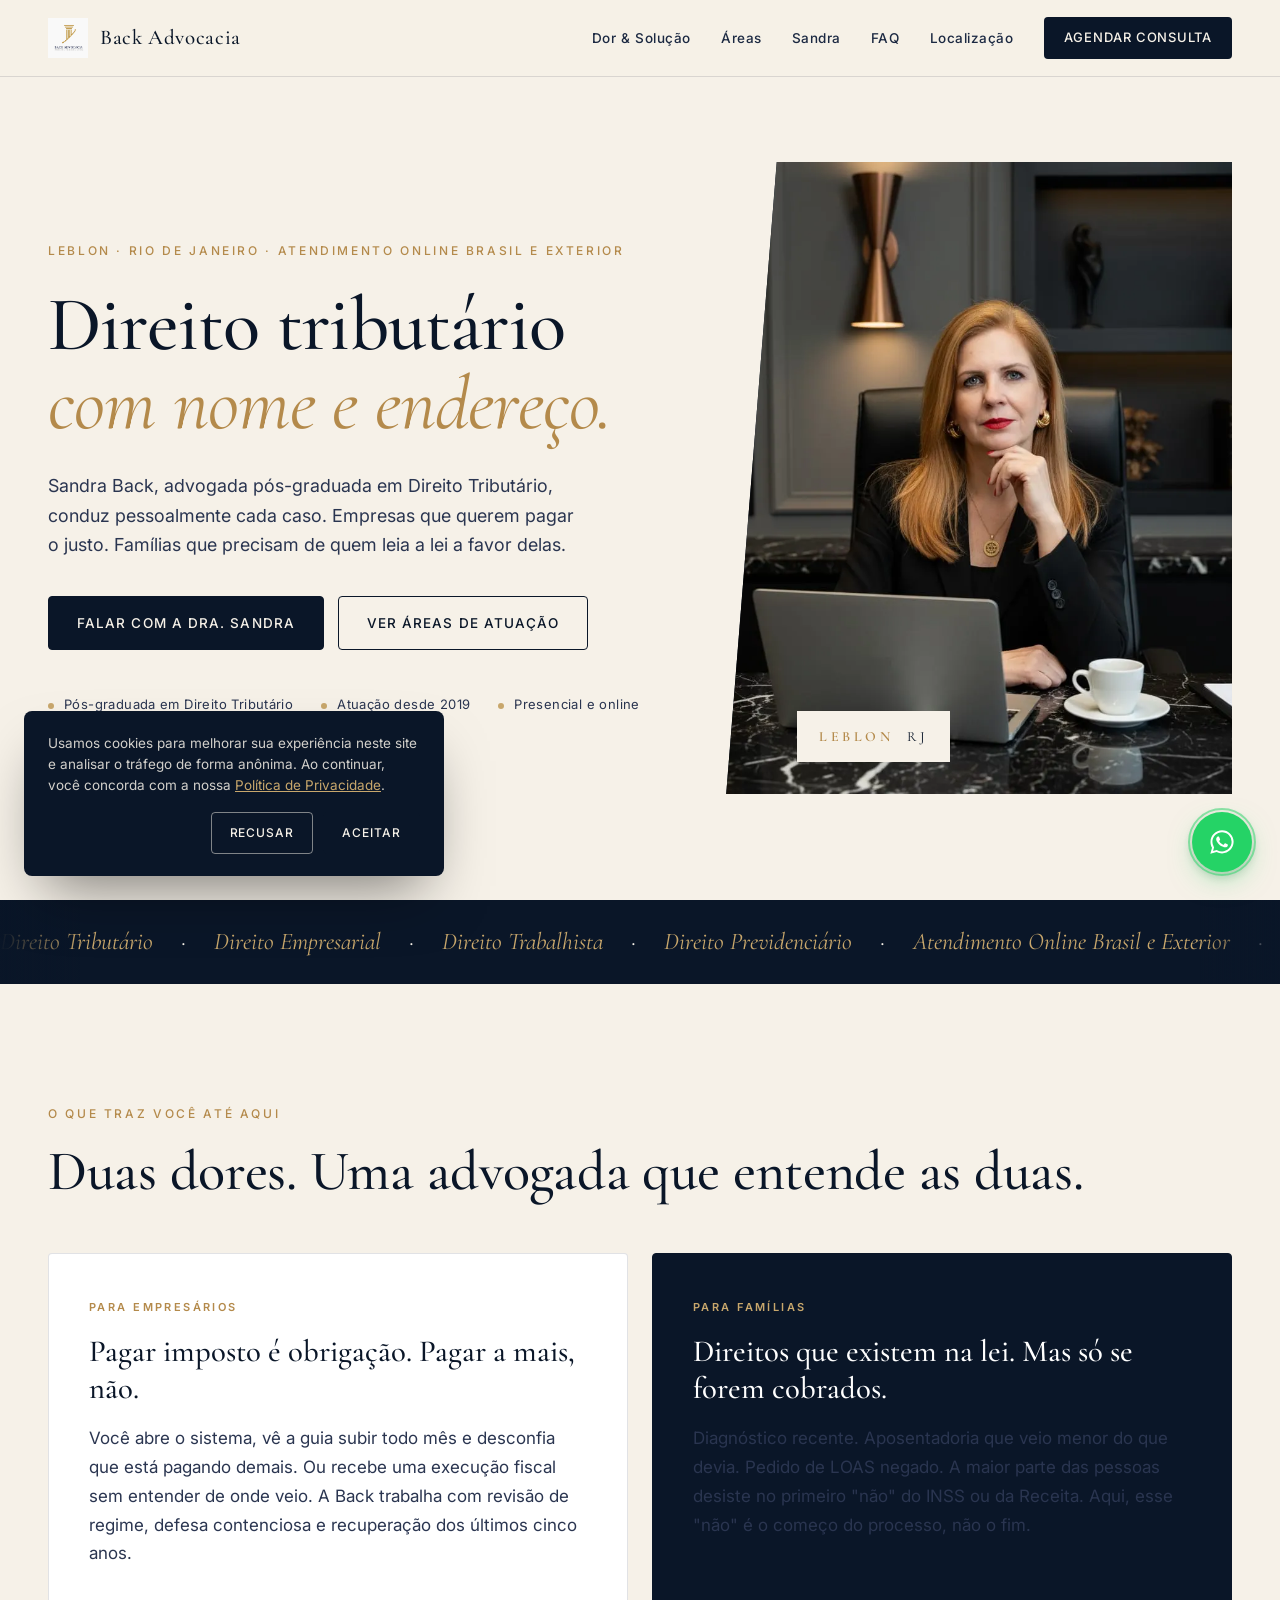
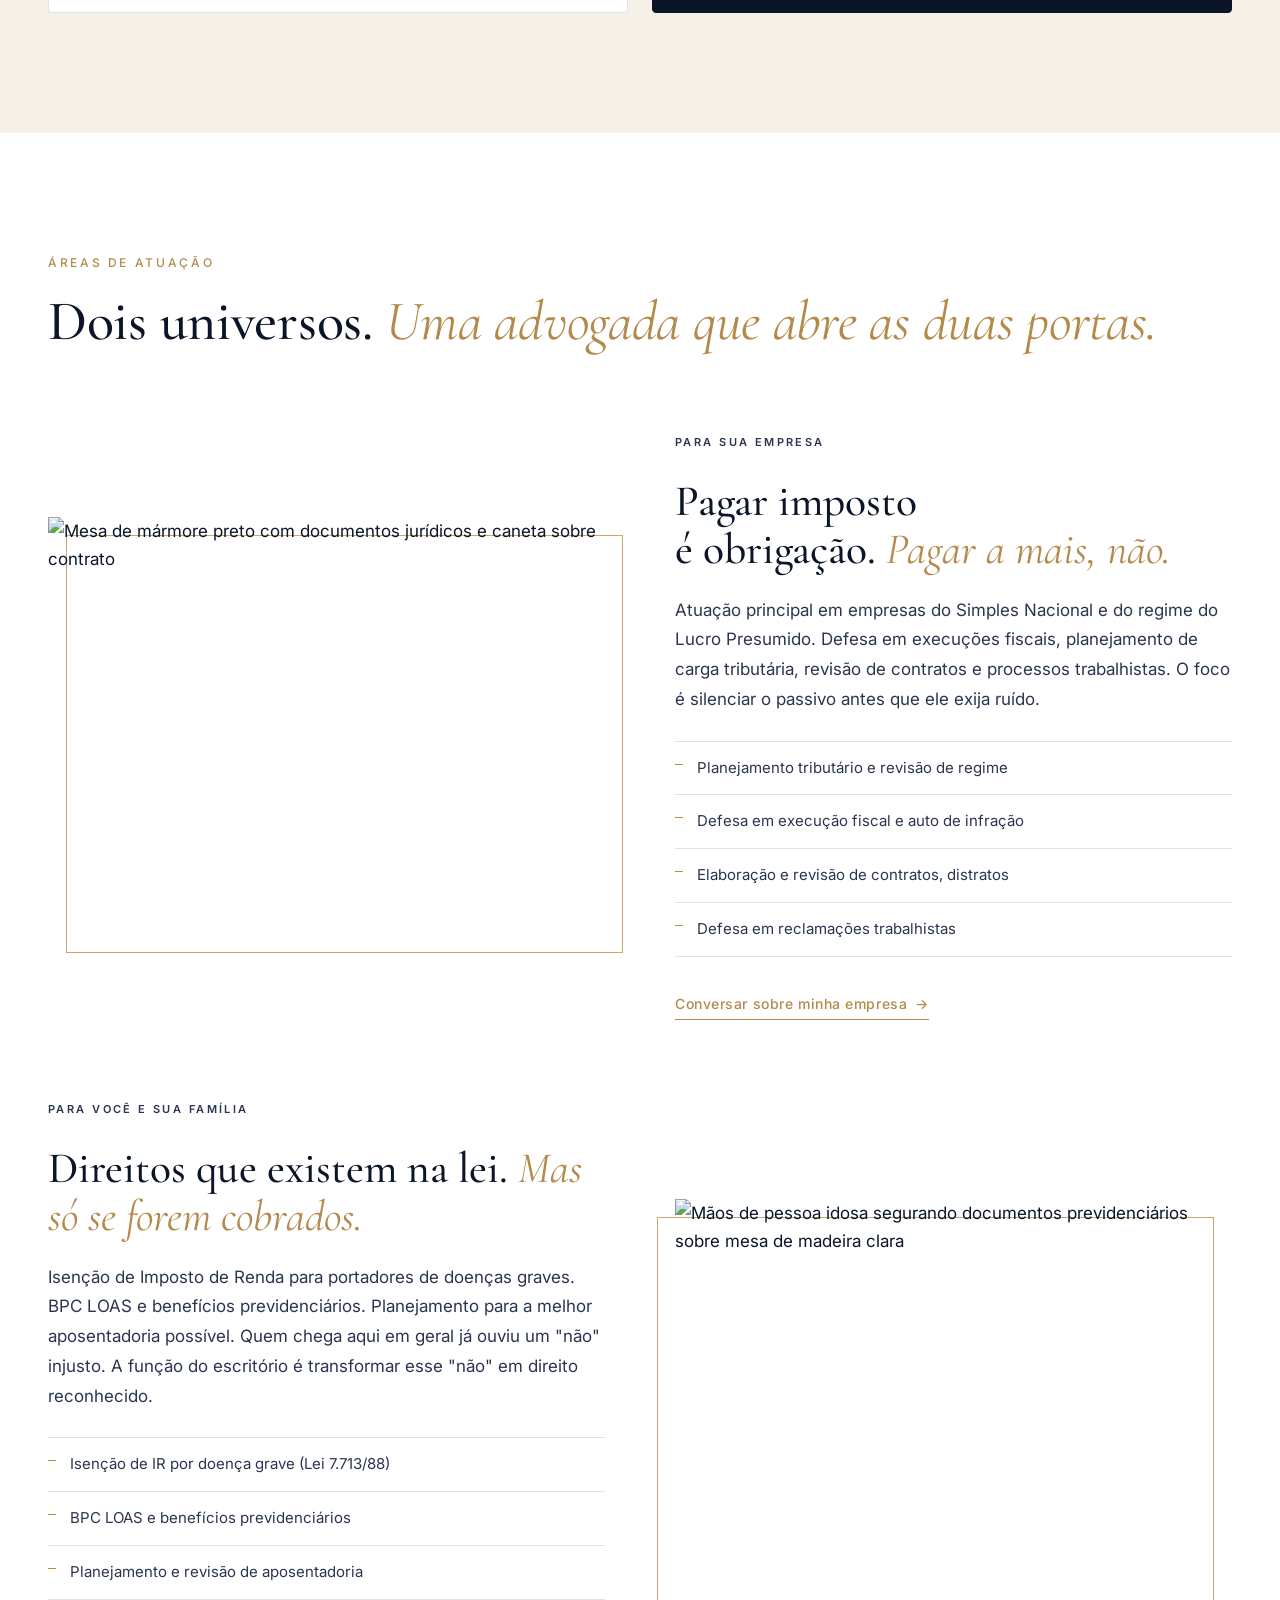
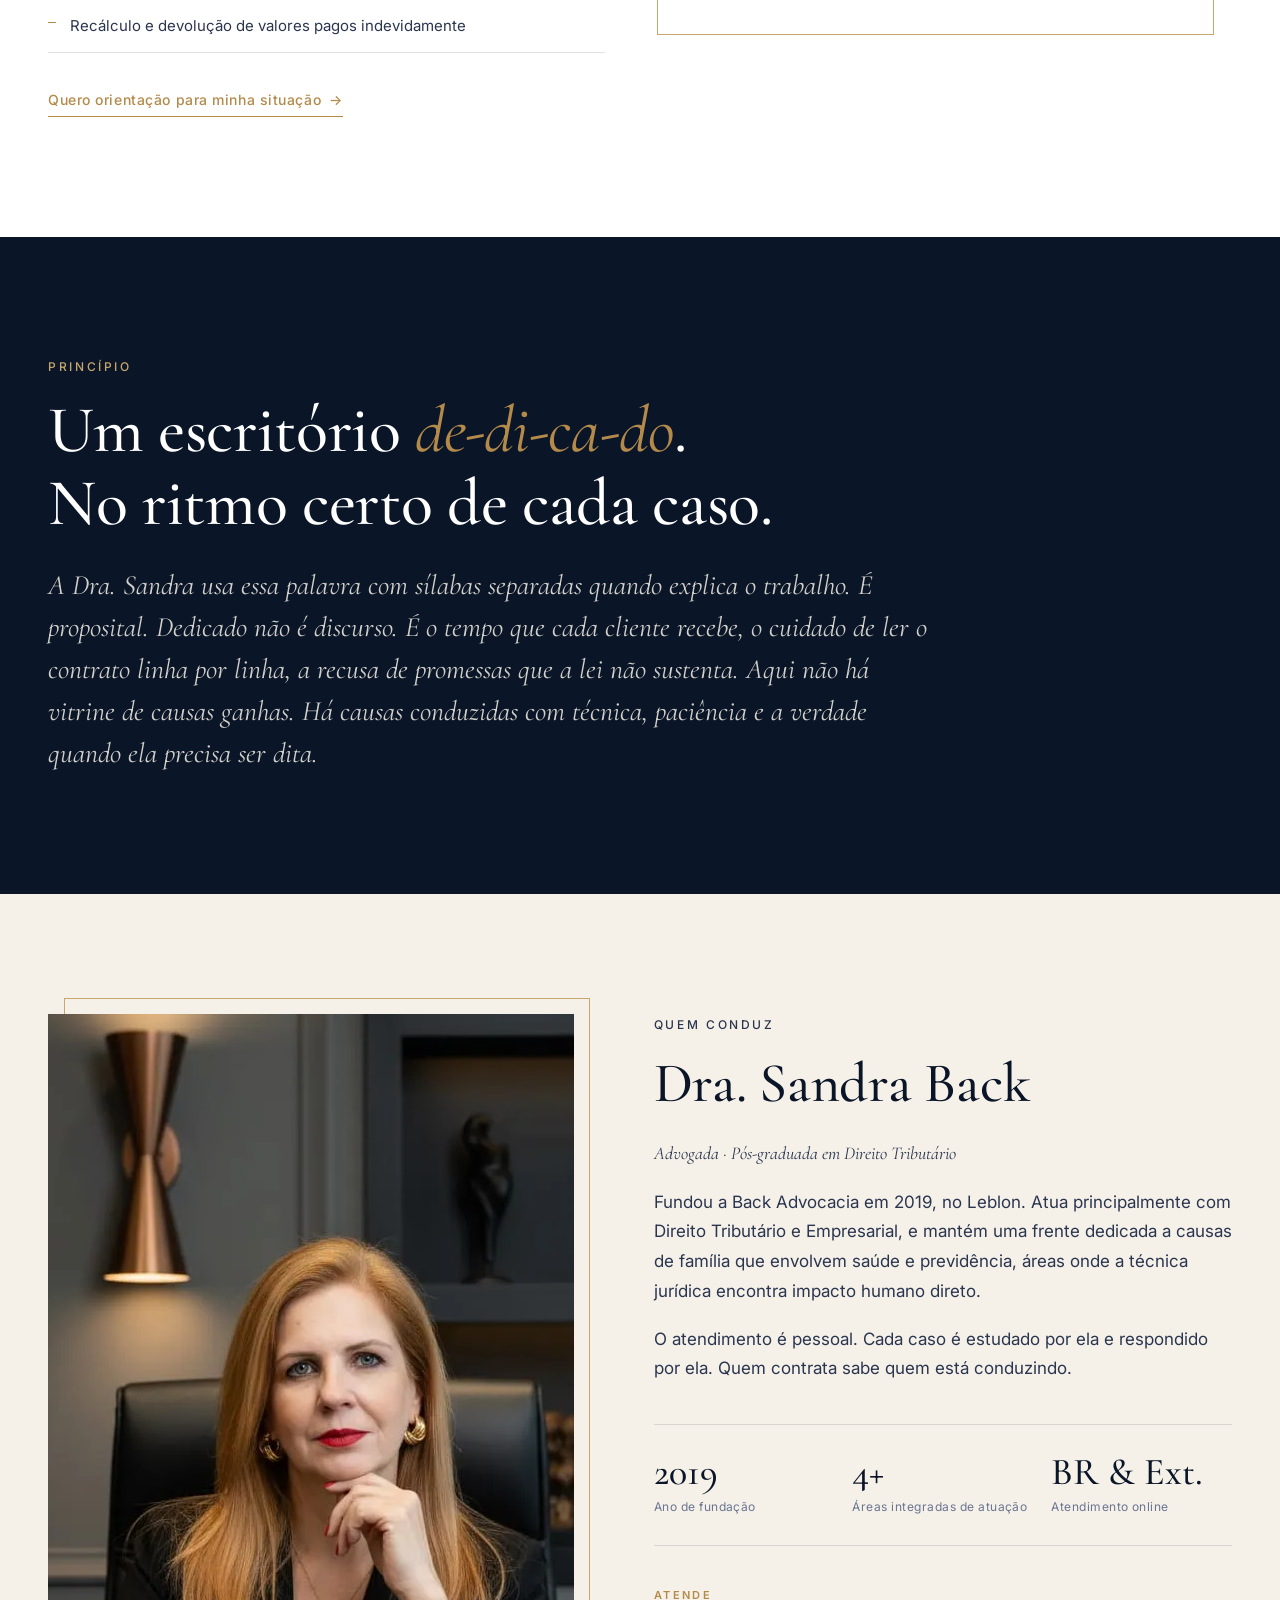
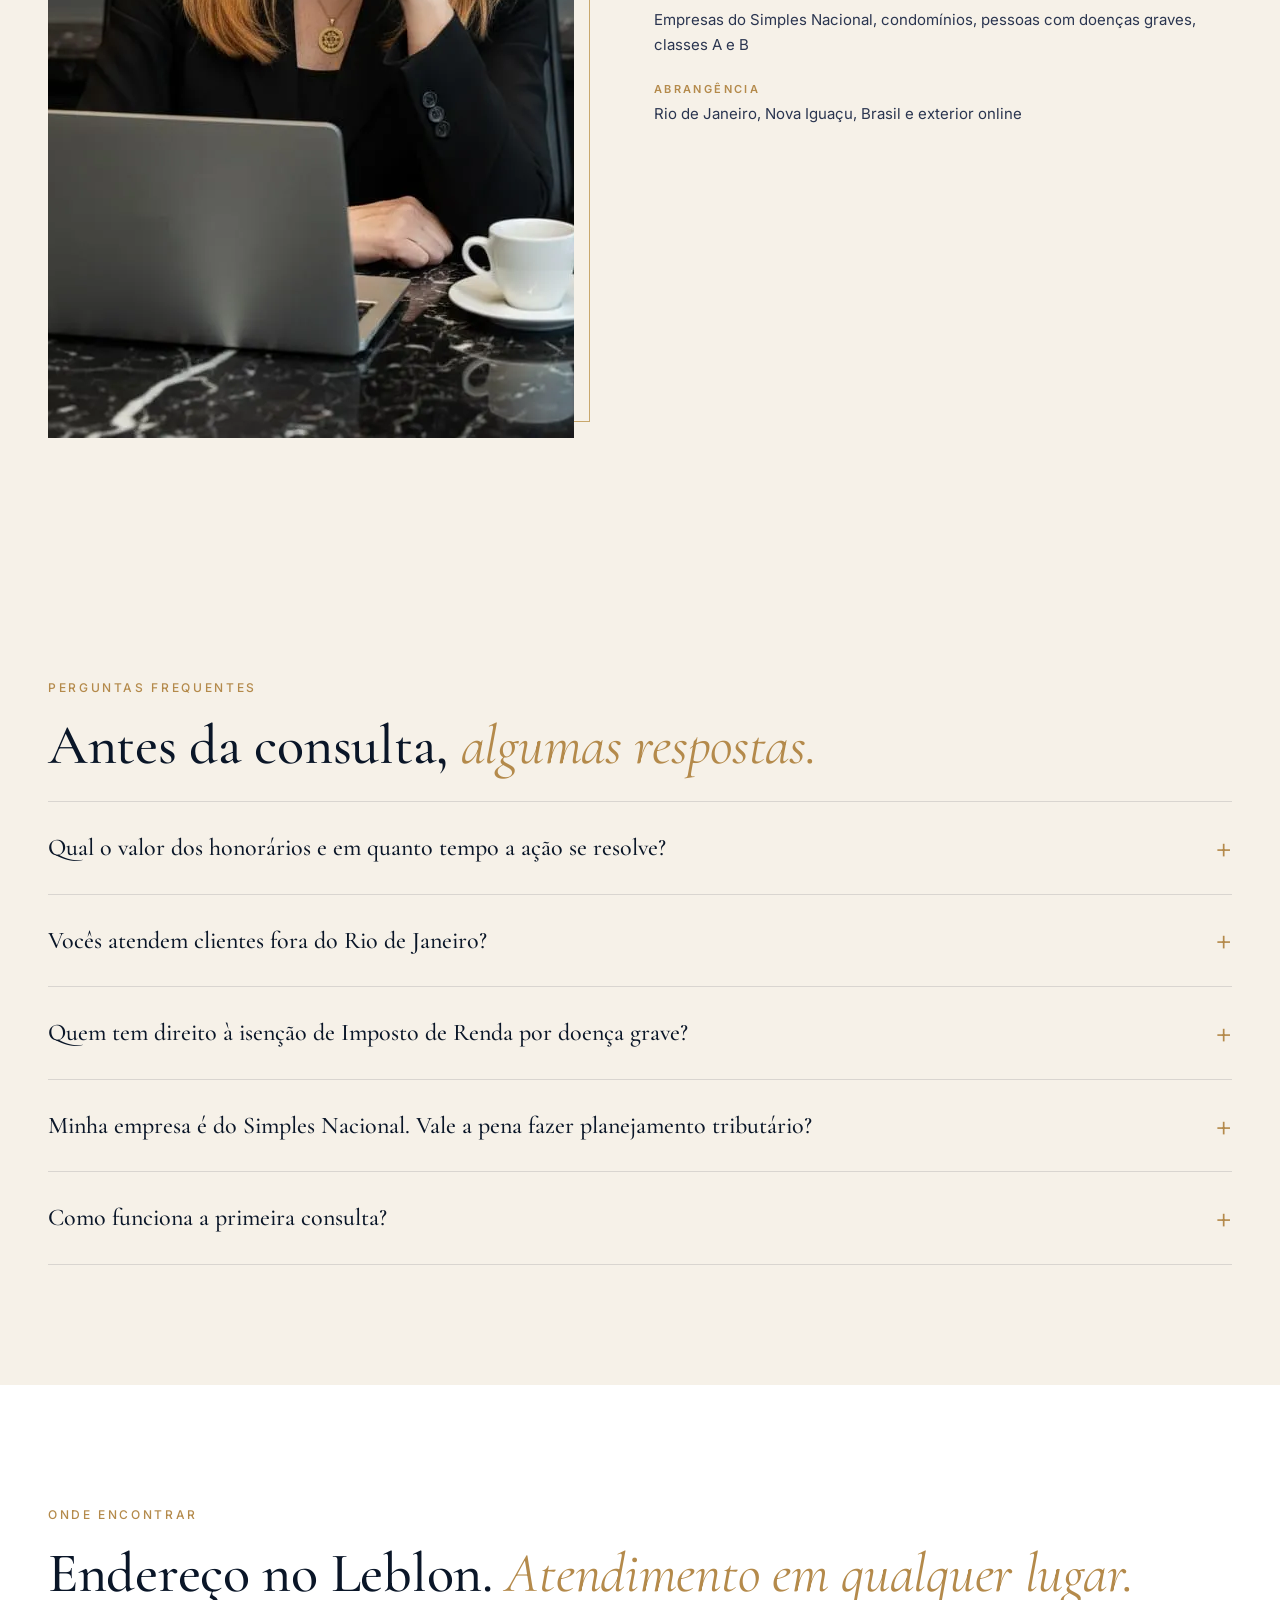
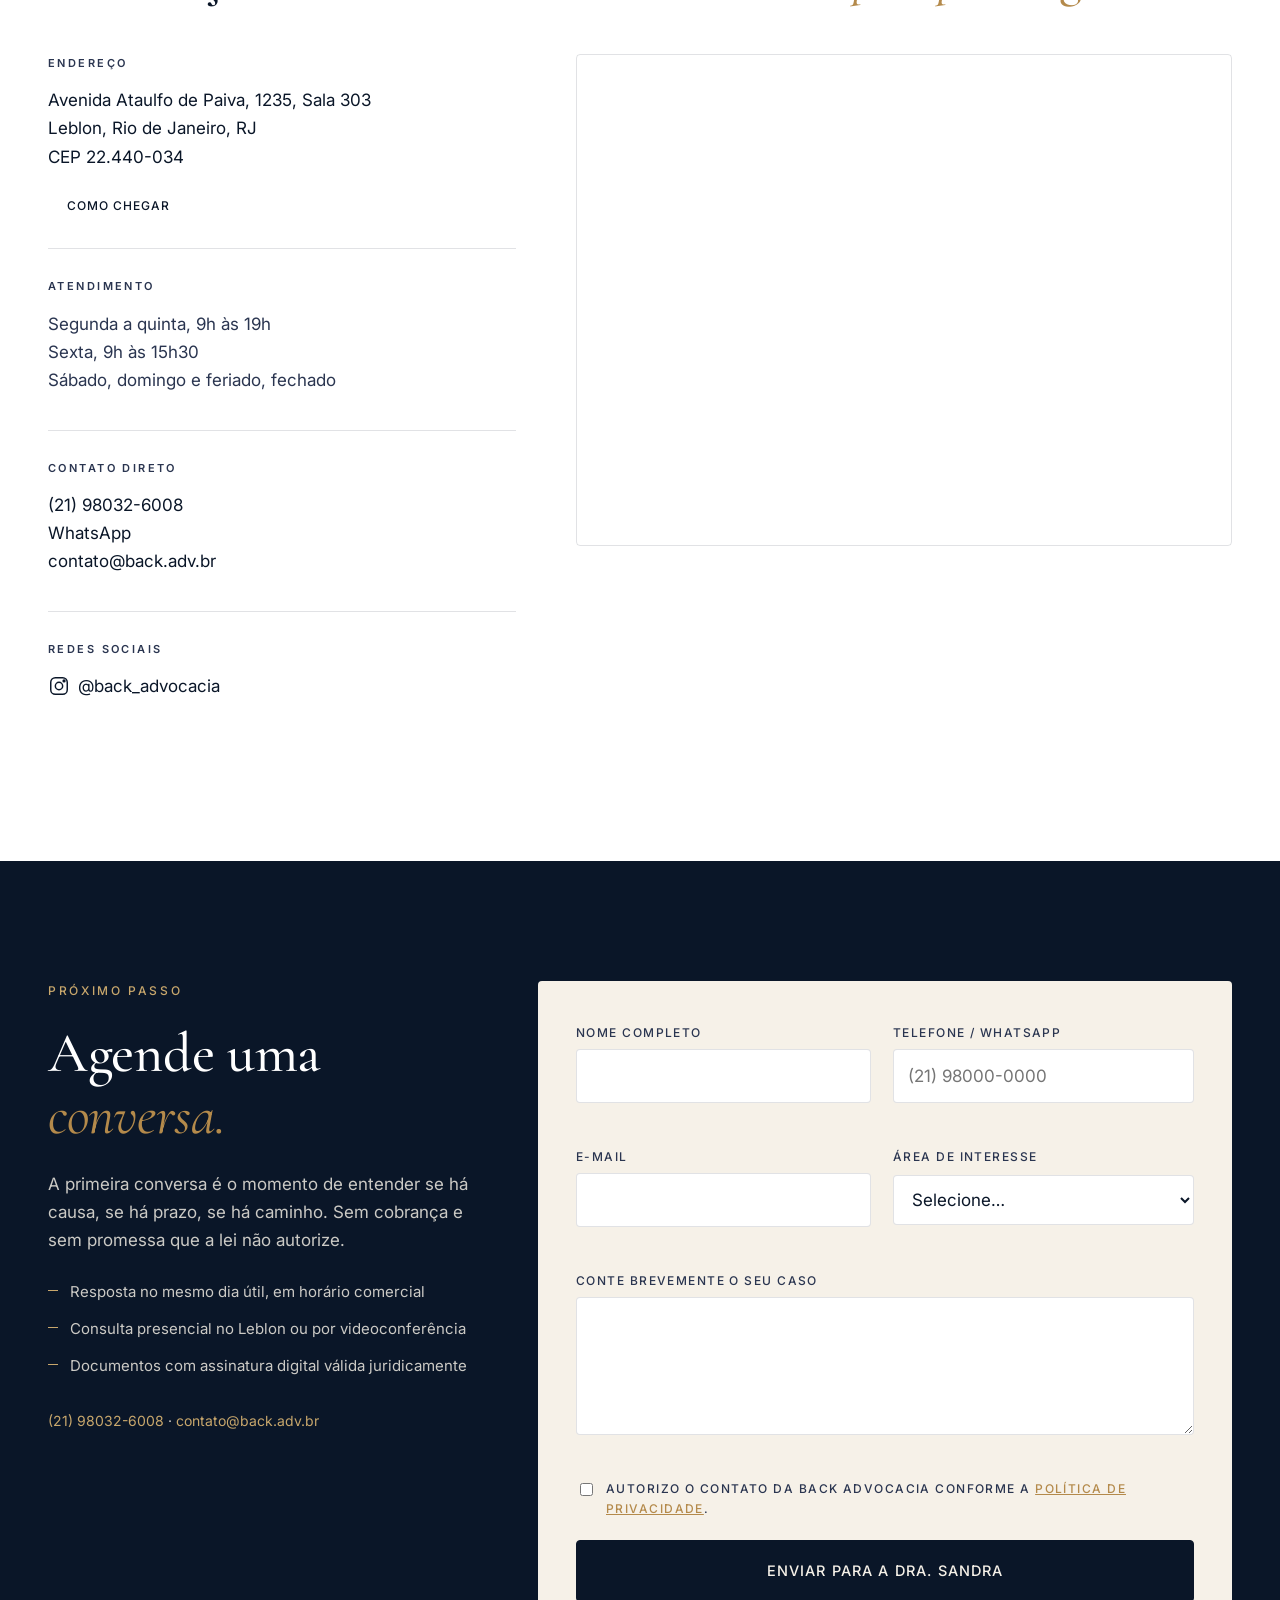
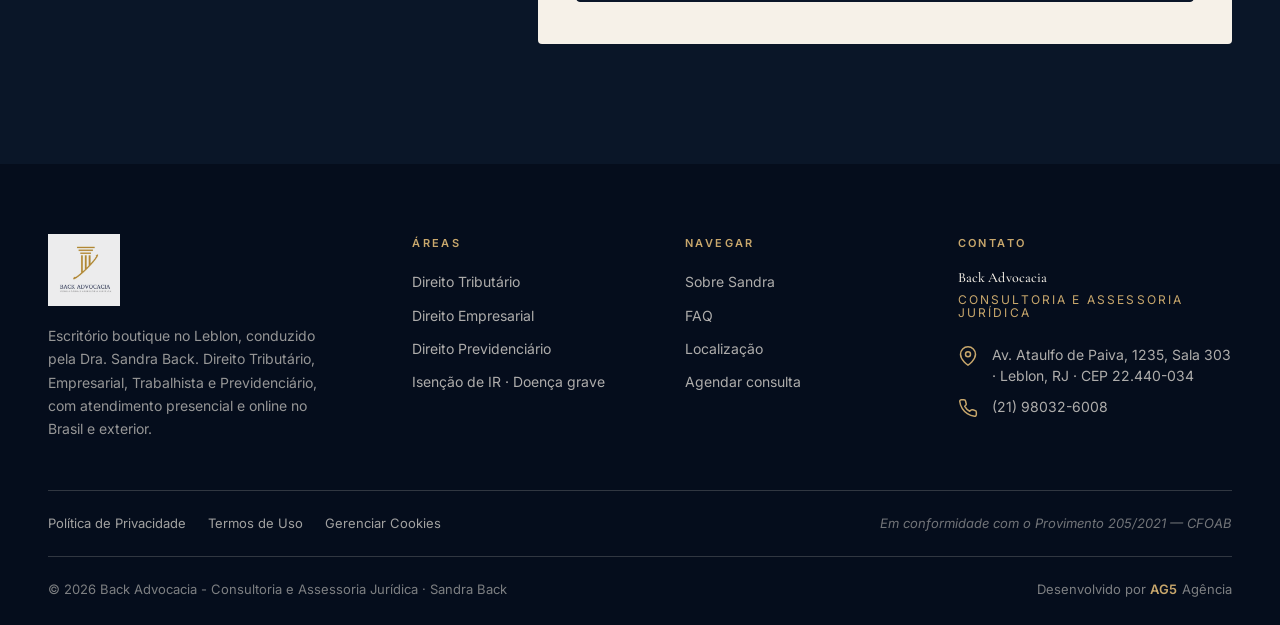
==== index.html @ 25bceef3 "feat: lp Back Advocacia v2 (11 secoes AG5 + schema + LGPD)" ====
<!DOCTYPE html>
<html lang="pt-BR">
<head>
<meta charset="UTF-8">
<meta name="viewport" content="width=device-width, initial-scale=1.0, viewport-fit=cover">
<meta name="theme-color" content="#0a1628">
<meta name="robots" content="index, follow, max-image-preview:large, max-snippet:-1">

<title>Back Advocacia - Consultoria e Assessoria Jurídica | Advogada tributarista no Leblon RJ</title>
<meta name="description" content="Escritório de advocacia no Leblon, RJ. Direito Tributário, Empresarial, Trabalhista e Previdenciário. Atendimento presencial e online no Brasil e exterior.">
<meta name="author" content="Sandra Back · Back Advocacia">
<meta name="keywords" content="advogado leblon, advogado tributarista rio de janeiro, direito tributário, planejamento tributário, isenção imposto de renda doença grave, advocacia leblon, sandra back">

<link rel="canonical" href="https://www.back-advocacia.ag5agencia.site/">

<meta property="og:type" content="website">
<meta property="og:title" content="Back Advocacia - Consultoria e Assessoria Jurídica | Advogada tributarista no Leblon RJ">
<meta property="og:description" content="Escritório de advocacia no Leblon, RJ. Direito Tributário, Empresarial, Trabalhista e Previdenciário. Atendimento presencial e online no Brasil e exterior.">
<meta property="og:locale" content="pt_BR">
<meta property="og:url" content="https://www.back-advocacia.ag5agencia.site/">
<meta property="og:site_name" content="Back Advocacia - Consultoria e Assessoria Jurídica">
<meta property="og:image" content="https://www.back-advocacia.ag5agencia.site/assets/Capa%20do%20Site%20(1).webp">
<meta property="og:image:width" content="1024">
<meta property="og:image:height" content="1024">
<meta property="og:image:alt" content="Dra. Sandra Back em seu escritório no Leblon, Rio de Janeiro">

<meta name="twitter:card" content="summary_large_image">
<meta name="twitter:title" content="Back Advocacia - Consultoria e Assessoria Jurídica | Advogada tributarista no Leblon RJ">
<meta name="twitter:description" content="Escritório de advocacia no Leblon, RJ. Direito Tributário, Empresarial, Trabalhista e Previdenciário. Atendimento presencial e online no Brasil e exterior.">
<meta name="twitter:image" content="https://www.back-advocacia.ag5agencia.site/assets/Capa%20do%20Site%20(1).webp">

<link rel="icon" type="image/webp" href="assets/logo.webp">
<link rel="apple-touch-icon" href="assets/logo.webp">

<link rel="preconnect" href="https://fonts.googleapis.com">
<link rel="preconnect" href="https://fonts.gstatic.com" crossorigin>
<link rel="dns-prefetch" href="https://wa.me">
<link rel="preload" as="image" href="assets/Capa do Site (1).webp" fetchpriority="high">
<link href="https://fonts.googleapis.com/css2?family=Cormorant+Garamond:ital,wght@0,400;0,500;0,600;0,700;1,400;1,500&family=Inter:wght@300;400;500;600&display=swap" rel="stylesheet">

<link rel="stylesheet" href="style.css">

<script type="application/ld+json">
{
  "@context": "https://schema.org",
  "@graph": [
    {
      "@type": "LegalService",
      "@id": "https://www.back-advocacia.ag5agencia.site/#negocio",
      "name": "Back Advocacia - Consultoria e Assessoria Jurídica",
      "alternateName": "Advogado Leblon RJ - Back Advocacia | Direito Tributário | Direito Empresarial",
      "url": "https://www.back-advocacia.ag5agencia.site/",
      "logo": "https://www.back-advocacia.ag5agencia.site/assets/logo.webp",
      "image": [
        "https://www.back-advocacia.ag5agencia.site/assets/Capa%20do%20Site%20(1).webp",
        "https://www.back-advocacia.ag5agencia.site/assets/logo.webp"
      ],
      "description": "Escritório de advocacia em Leblon, Rio de Janeiro. Especialidade em Direito Tributário, Empresarial, Trabalhista e Previdenciário, com atendimento online no Brasil e exterior.",
      "telephone": "+5521980326008",
      "email": "contato@back.adv.br",
      "contactPoint": [
        {
          "@type": "ContactPoint",
          "telephone": "+5521980326008",
          "contactType": "customer service",
          "areaServed": "BR",
          "availableLanguage": ["Portuguese"]
        }
      ],
      "priceRange": "$$$",
      "currenciesAccepted": "BRL",
      "foundingDate": "2019",
      "address": {
        "@type": "PostalAddress",
        "streetAddress": "Avenida Ataulfo de Paiva, 1235 – Sala 303",
        "addressLocality": "Rio de Janeiro",
        "addressRegion": "RJ",
        "postalCode": "22440-034",
        "addressCountry": "BR"
      },
      "geo": {
        "@type": "GeoCoordinates",
        "latitude": "-22.984444",
        "longitude": "-43.222778"
      },
      "openingHoursSpecification": [
        { "@type": "OpeningHoursSpecification", "dayOfWeek": ["Monday","Tuesday","Wednesday","Thursday"], "opens": "09:00", "closes": "19:00" },
        { "@type": "OpeningHoursSpecification", "dayOfWeek": ["Friday"], "opens": "09:00", "closes": "15:30" }
      ],
      "areaServed": [
        { "@type": "City", "name": "Rio de Janeiro", "containedInPlace": { "@type": "State", "name": "Rio de Janeiro" } },
        { "@type": "Place", "name": "Leblon" },
        { "@type": "Place", "name": "Ipanema" },
        { "@type": "Place", "name": "Gávea" },
        { "@type": "Place", "name": "Jardim Botânico" },
        { "@type": "Place", "name": "Nova Iguaçu" },
        { "@type": "Country", "name": "Brasil" }
      ],
      "founder": {
        "@type": "Person",
        "name": "Sandra Back",
        "jobTitle": "Advogada, pós-graduada em Direito Tributário",
        "description": "Sandra Back fundou a Back Advocacia - Consultoria e Assessoria Jurídica em 2019, dedicada ao Direito Tributário e à defesa de empresas e famílias.",
        "image": "https://www.back-advocacia.ag5agencia.site/assets/Capa%20do%20Site%20(1).webp"
      },
      "hasOfferCatalog": {
        "@type": "OfferCatalog",
        "name": "Serviços de Advogado Leblon RJ - Back Advocacia",
        "itemListElement": [
          { "@type": "Offer", "itemOffered": { "@type": "Service", "name": "Planejamento Tributário", "description": "Estruturação fiscal para empresas, com foco em Simples Nacional e regimes de tributação.", "areaServed": "Brasil", "provider": { "@id": "https://www.back-advocacia.ag5agencia.site/#negocio" } } },
          { "@type": "Offer", "itemOffered": { "@type": "Service", "name": "Defesa em Execução Fiscal e Auto de Infração", "description": "Atuação contenciosa contra cobranças indevidas e autuações fiscais.", "areaServed": "Brasil", "provider": { "@id": "https://www.back-advocacia.ag5agencia.site/#negocio" } } },
          { "@type": "Offer", "itemOffered": { "@type": "Service", "name": "Elaboração e Revisão de Contratos", "description": "Contratos empresariais, distratos e instrumentos jurídicos sob medida.", "areaServed": "Brasil", "provider": { "@id": "https://www.back-advocacia.ag5agencia.site/#negocio" } } },
          { "@type": "Offer", "itemOffered": { "@type": "Service", "name": "Isenção de Imposto de Renda para Doenças Graves", "description": "Pedido administrativo e judicial de isenção de IR para portadores de doenças graves previstas em lei.", "areaServed": "Brasil", "provider": { "@id": "https://www.back-advocacia.ag5agencia.site/#negocio" } } },
          { "@type": "Offer", "itemOffered": { "@type": "Service", "name": "BPC LOAS e Benefícios Previdenciários", "description": "Concessão e revisão de aposentadorias, BPC LOAS e demais benefícios do INSS.", "areaServed": "Brasil", "provider": { "@id": "https://www.back-advocacia.ag5agencia.site/#negocio" } } },
          { "@type": "Offer", "itemOffered": { "@type": "Service", "name": "Planejamento Previdenciário", "description": "Análise de tempo de contribuição e melhor cenário de aposentadoria.", "areaServed": "Brasil", "provider": { "@id": "https://www.back-advocacia.ag5agencia.site/#negocio" } } },
          { "@type": "Offer", "itemOffered": { "@type": "Service", "name": "Defesa em Processo Trabalhista", "description": "Representação de empresas e profissionais em reclamações trabalhistas.", "areaServed": "Brasil", "provider": { "@id": "https://www.back-advocacia.ag5agencia.site/#negocio" } } }
        ]
      },
      "sameAs": [
        "https://www.instagram.com/back_advocacia/"
      ]
    },
    {
      "@type": "WebSite",
      "@id": "https://www.back-advocacia.ag5agencia.site/#website",
      "url": "https://www.back-advocacia.ag5agencia.site/",
      "name": "Advogado Leblon RJ - Back Advocacia | Direito Tributário | Direito Empresarial",
      "publisher": { "@id": "https://www.back-advocacia.ag5agencia.site/#negocio" },
      "inLanguage": "pt-BR"
    },
    {
      "@type": "WebPage",
      "@id": "https://www.back-advocacia.ag5agencia.site/#webpage",
      "url": "https://www.back-advocacia.ag5agencia.site/",
      "name": "Back Advocacia | Sandra Back, advogada tributarista no Leblon RJ",
      "description": "Escritório de Sandra Back no Leblon. Direito Tributário, Empresarial, Trabalhista e Previdenciário. Atendimento Rio de Janeiro, Nova Iguaçu, Brasil e exterior online.",
      "isPartOf": { "@id": "https://www.back-advocacia.ag5agencia.site/#website" },
      "about": { "@id": "https://www.back-advocacia.ag5agencia.site/#negocio" },
      "inLanguage": "pt-BR",
      "datePublished": "2026-05-28",
      "dateModified": "2026-05-28"
    },
    {
      "@type": "FAQPage",
      "@id": "https://www.back-advocacia.ag5agencia.site/#faq",
      "mainEntity": [
        { "@type": "Question", "name": "Qual o valor dos honorários e em quanto tempo a ação se resolve?", "acceptedAnswer": { "@type": "Answer", "text": "Os honorários dependem da complexidade do caso e do tipo de demanda. Algumas ações administrativas se encerram em semanas; outras, judiciais, podem durar de meses a alguns anos. Na primeira consulta apresentamos um plano de custos transparente e uma estimativa realista de prazo." } },
        { "@type": "Question", "name": "Vocês atendem clientes fora do Rio de Janeiro?", "acceptedAnswer": { "@type": "Answer", "text": "Sim. Atendemos presencialmente no escritório do Leblon e online para todo o Brasil e exterior, por videoconferência. Documentos podem ser assinados digitalmente, com a mesma validade jurídica." } },
        { "@type": "Question", "name": "Quem tem direito à isenção de Imposto de Renda por doença grave?", "acceptedAnswer": { "@type": "Answer", "text": "Aposentados, pensionistas e portadores de uma das doenças previstas na Lei 7.713/88 (entre elas câncer, cardiopatia grave, esclerose múltipla, Parkinson e nefropatia grave). A isenção pode ser pleiteada administrativamente e, se negada, judicialmente, com possibilidade de devolução dos valores pagos nos últimos cinco anos." } },
        { "@type": "Question", "name": "Minha empresa é do Simples Nacional. Vale a pena fazer planejamento tributário?", "acceptedAnswer": { "@type": "Answer", "text": "Sim. Mesmo no Simples existem ajustes de enquadramento, recuperação de créditos e revisão de anexos que reduzem a carga sem mudar de regime. Em muitos casos identificamos pagamentos a maior nos últimos cinco anos, passíveis de compensação." } }
      ]
    }
  ]
}
</script>
</head>
<body>

<a class="skip-link" href="#main">Pular para o conteúdo</a>

<!-- =================== 1. NAVBAR =================== -->
<header class="topbar" id="topbar" role="banner">
  <div class="topbar__inner">
    <a href="#hero" class="brand" aria-label="Back Advocacia · Página inicial">
      <img src="assets/logo.webp" alt="Back Advocacia" width="40" height="40">
      <span class="brand__name">Back Advocacia</span>
    </a>
    <nav class="nav" aria-label="Menu principal">
      <a href="#dor">Dor &amp; Solução</a>
      <a href="#areas">Áreas</a>
      <a href="#sandra">Sandra</a>
      <a href="#faq">FAQ</a>
      <a href="#localizacao">Localização</a>
      <a class="nav__cta" href="#contato">Agendar consulta</a>
    </nav>
    <button class="nav__toggle" id="nav-toggle" aria-label="Abrir menu" aria-expanded="false" type="button">
      <span></span><span></span><span></span>
    </button>
  </div>
</header>

<main id="main">

  <!-- =================== 2. HERO — SPLIT ASSIMÉTRICO 55/45 =================== -->
  <section class="hero" id="hero" aria-labelledby="hero-title">
    <div class="hero__grid">
      <div class="hero__text">
        <p class="eyebrow" data-anim="hero-eyebrow">Leblon · Rio de Janeiro · Atendimento online Brasil e exterior</p>
        <h1 id="hero-title" data-anim="hero-h1">Direito tributário<br><em>com nome e endereço.</em></h1>
        <p class="lede" data-anim="hero-lede">Sandra Back, advogada pós-graduada em Direito Tributário, conduz pessoalmente cada caso. Empresas que querem pagar o justo. Famílias que precisam de quem leia a lei a favor delas.</p>
        <div class="hero__cta" data-anim="hero-cta">
          <a class="btn btn--primary" href="https://wa.me/5521980326008?text=Ol%C3%A1%2C%20gostaria%20de%20uma%20consulta%20com%20a%20Dra.%20Sandra%20Back." target="_blank" rel="noopener">Falar com a Dra. Sandra</a>
          <a class="btn btn--ghost" href="#areas">Ver áreas de atuação</a>
        </div>
        <ul class="hero__seal" data-anim="hero-seal">
          <li>Pós-graduada em Direito Tributário</li>
          <li>Atuação desde 2019</li>
          <li>Presencial e online</li>
        </ul>
      </div>
      <div class="hero__image" data-anim="hero-image">
        <img src="assets/Capa do Site (1).webp" alt="Dra. Sandra Back, advogada, em seu escritório no Leblon, Rio de Janeiro" width="1024" height="1024" fetchpriority="high">
        <div class="hero__image-tag">
          <span>Leblon</span>
          <span>RJ</span>
        </div>
      </div>
    </div>
  </section>

  <!-- =================== 3. BARRA MARQUEE DE KEYWORDS =================== -->
  <section class="marquee" aria-hidden="true">
    <div class="marquee__track">
      <span>Direito Tributário</span><span>·</span>
      <span>Direito Empresarial</span><span>·</span>
      <span>Direito Trabalhista</span><span>·</span>
      <span>Direito Previdenciário</span><span>·</span>
      <span>Atendimento Online Brasil e Exterior</span><span>·</span>
      <span>Direito Tributário</span><span>·</span>
      <span>Direito Empresarial</span><span>·</span>
      <span>Direito Trabalhista</span><span>·</span>
      <span>Direito Previdenciário</span><span>·</span>
      <span>Atendimento Online Brasil e Exterior</span><span>·</span>
    </div>
  </section>

  <!-- =================== 4. ALTO IMPACTO: DOR E SOLUÇÃO =================== -->
  <section class="impact" id="dor" aria-labelledby="impact-title">
    <div class="container">
      <p class="section__eyebrow">O que traz você até aqui</p>
      <h2 id="impact-title" class="section__title">Duas dores. Uma advogada que entende as duas.</h2>
      <div class="impact__grid">
        <article class="impact__card">
          <p class="impact__tag">Para empresários</p>
          <h3>Pagar imposto é obrigação. Pagar a mais, não.</h3>
          <p>Você abre o sistema, vê a guia subir todo mês e desconfia que está pagando demais. Ou recebe uma execução fiscal sem entender de onde veio. A Back trabalha com revisão de regime, defesa contenciosa e recuperação dos últimos cinco anos.</p>
        </article>
        <article class="impact__card impact__card--alt">
          <p class="impact__tag">Para famílias</p>
          <h3>Direitos que existem na lei. Mas só se forem cobrados.</h3>
          <p>Diagnóstico recente. Aposentadoria que veio menor do que devia. Pedido de LOAS negado. A maior parte das pessoas desiste no primeiro "não" do INSS ou da Receita. Aqui, esse "não" é o começo do processo, não o fim.</p>
        </article>
      </div>
    </div>
  </section>

  <!-- =================== 5. SERVIÇOS / ÁREAS — ZIG-ZAG ALTERNADO =================== -->
  <section class="areas" id="areas" aria-labelledby="areas-title">
    <div class="container">
      <p class="section__eyebrow">Áreas de atuação</p>
      <h2 id="areas-title" class="section__title">Dois universos. <em>Uma advogada que abre as duas portas.</em></h2>
    </div>

    <!-- BLOCO 1 -->
    <article class="zigzag" id="empresa">
      <div class="zigzag__inner">
        <div class="zigzag__media">
          <img src="https://images.unsplash.com/photo-1664575602554-2087b04935a5?auto=format&fit=crop&w=1200&q=80" alt="Mesa de mármore preto com documentos jurídicos e caneta sobre contrato" loading="lazy" width="1200" height="900">
          <div class="zigzag__media-frame"></div>
        </div>
        <div class="zigzag__text">
          <p class="zigzag__tag">Para sua empresa</p>
          <h3>Pagar imposto<br>é obrigação. <em>Pagar a mais, não.</em></h3>
          <p>Atuação principal em empresas do Simples Nacional e do regime do Lucro Presumido. Defesa em execuções fiscais, planejamento de carga tributária, revisão de contratos e processos trabalhistas. O foco é silenciar o passivo antes que ele exija ruído.</p>
          <ul>
            <li>Planejamento tributário e revisão de regime</li>
            <li>Defesa em execução fiscal e auto de infração</li>
            <li>Elaboração e revisão de contratos, distratos</li>
            <li>Defesa em reclamações trabalhistas</li>
          </ul>
          <a class="link-arrow" href="https://wa.me/5521980326008?text=Ol%C3%A1%2C%20sou%20empres%C3%A1rio(a)%20e%20gostaria%20de%20conversar%20com%20a%20Dra.%20Sandra." target="_blank" rel="noopener">Conversar sobre minha empresa</a>
        </div>
      </div>
    </article>

    <!-- BLOCO 2 (zigzag invertido) -->
    <article class="zigzag zigzag--reverse" id="familia">
      <div class="zigzag__inner">
        <div class="zigzag__media">
          <img src="https://images.unsplash.com/photo-1450101499163-c8848c66ca85?auto=format&fit=crop&w=1200&q=80" alt="Mãos de pessoa idosa segurando documentos previdenciários sobre mesa de madeira clara" loading="lazy" width="1200" height="900">
          <div class="zigzag__media-frame"></div>
        </div>
        <div class="zigzag__text">
          <p class="zigzag__tag">Para você e sua família</p>
          <h3>Direitos que existem na lei. <em>Mas só se forem cobrados.</em></h3>
          <p>Isenção de Imposto de Renda para portadores de doenças graves. BPC LOAS e benefícios previdenciários. Planejamento para a melhor aposentadoria possível. Quem chega aqui em geral já ouviu um "não" injusto. A função do escritório é transformar esse "não" em direito reconhecido.</p>
          <ul>
            <li>Isenção de IR por doença grave (Lei 7.713/88)</li>
            <li>BPC LOAS e benefícios previdenciários</li>
            <li>Planejamento e revisão de aposentadoria</li>
            <li>Recálculo e devolução de valores pagos indevidamente</li>
          </ul>
          <a class="link-arrow" href="https://wa.me/5521980326008?text=Ol%C3%A1%2C%20preciso%20de%20orienta%C3%A7%C3%A3o%20sobre%20um%20direito%20meu%20ou%20da%20minha%20fam%C3%ADlia." target="_blank" rel="noopener">Quero orientação para minha situação</a>
        </div>
      </div>
    </article>
  </section>

  <!-- =================== 6. ENCANTAMENTO — MANIFESTO =================== -->
  <section class="manifesto" aria-labelledby="manifesto-title">
    <div class="container">
      <p class="section__eyebrow">Princípio</p>
      <h2 id="manifesto-title" class="section__title section__title--display">
        Um escritório <em>de-di-ca-do</em>.<br>
        No ritmo certo de cada caso.
      </h2>
      <p class="manifesto__text">A Dra. Sandra usa essa palavra com sílabas separadas quando explica o trabalho. É proposital. Dedicado não é discurso. É o tempo que cada cliente recebe, o cuidado de ler o contrato linha por linha, a recusa de promessas que a lei não sustenta. Aqui não há vitrine de causas ganhas. Há causas conduzidas com técnica, paciência e a verdade quando ela precisa ser dita.</p>
    </div>
  </section>

  <!-- =================== 7. SOBRE / CREDENCIAIS — SPLIT 50/50 STICKY =================== -->
  <section class="sandra" id="sandra" aria-labelledby="sandra-title">
    <div class="sandra__grid">
      <div class="sandra__photo">
        <div class="sandra__photo-inner">
          <img src="assets/Capa do Site (1).webp" alt="Dra. Sandra Back, advogada e fundadora da Back Advocacia, em seu escritório no Leblon" loading="lazy" width="1024" height="1024">
        </div>
      </div>
      <div class="sandra__text">
        <p class="section__eyebrow">Quem conduz</p>
        <h2 id="sandra-title" class="section__title">Dra. Sandra Back</h2>
        <p class="sandra__role">Advogada · Pós-graduada em Direito Tributário</p>

        <p>Fundou a Back Advocacia em 2019, no Leblon. Atua principalmente com Direito Tributário e Empresarial, e mantém uma frente dedicada a causas de família que envolvem saúde e previdência, áreas onde a técnica jurídica encontra impacto humano direto.</p>

        <p>O atendimento é pessoal. Cada caso é estudado por ela e respondido por ela. Quem contrata sabe quem está conduzindo.</p>

        <div class="sandra__stats">
          <div>
            <strong>2019</strong>
            <span>Ano de fundação</span>
          </div>
          <div>
            <strong>4+</strong>
            <span>Áreas integradas de atuação</span>
          </div>
          <div>
            <strong>BR &amp; Ext.</strong>
            <span>Atendimento online</span>
          </div>
        </div>

        <div class="sandra__meta">
          <div><strong>Atende</strong><span>Empresas do Simples Nacional, condomínios, pessoas com doenças graves, classes A e B</span></div>
          <div><strong>Abrangência</strong><span>Rio de Janeiro, Nova Iguaçu, Brasil e exterior online</span></div>
        </div>
      </div>
    </div>
  </section>

  <!-- =================== 9. FAQ =================== -->
  <section class="faq" id="faq" aria-labelledby="faq-title">
    <div class="container">
      <p class="section__eyebrow">Perguntas frequentes</p>
      <h2 id="faq-title" class="section__title">Antes da consulta, <em>algumas respostas.</em></h2>

      <details class="faq__item">
        <summary>Qual o valor dos honorários e em quanto tempo a ação se resolve?</summary>
        <p>Depende da complexidade e do tipo de demanda. Algumas ações administrativas se encerram em semanas. Outras, judiciais, podem durar meses ou anos. Na primeira consulta apresentamos um plano de custos transparente e uma estimativa realista de prazo, antes de qualquer compromisso.</p>
      </details>

      <details class="faq__item">
        <summary>Vocês atendem clientes fora do Rio de Janeiro?</summary>
        <p>Sim. Atendemos presencialmente no escritório do Leblon e online para todo o Brasil e exterior, por videoconferência. Documentos podem ser assinados digitalmente, com a mesma validade jurídica de uma assinatura presencial.</p>
      </details>

      <details class="faq__item">
        <summary>Quem tem direito à isenção de Imposto de Renda por doença grave?</summary>
        <p>Aposentados, pensionistas e portadores de uma das doenças previstas na Lei 7.713/88, entre elas câncer, cardiopatia grave, esclerose múltipla, Parkinson e nefropatia grave. A isenção pode ser pleiteada administrativamente e, se negada, judicialmente, com possibilidade de devolução dos valores pagos nos últimos cinco anos.</p>
      </details>

      <details class="faq__item">
        <summary>Minha empresa é do Simples Nacional. Vale a pena fazer planejamento tributário?</summary>
        <p>Vale. Mesmo dentro do Simples existem ajustes de enquadramento, recuperação de créditos e revisão de anexos que reduzem a carga sem necessidade de mudar de regime. Em muitos casos identificamos pagamentos a maior nos últimos cinco anos, passíveis de compensação.</p>
      </details>

      <details class="faq__item">
        <summary>Como funciona a primeira consulta?</summary>
        <p>É uma conversa de diagnóstico, presencial no Leblon ou por videoconferência. Sandra ouve o caso, pede os documentos relevantes e responde se há causa, qual o caminho jurídico e o prazo estimado. Sem cobrança disfarçada e sem promessa que a lei não autorize.</p>
      </details>
    </div>
  </section>

  <!-- =================== 10. LOCALIZAÇÃO =================== -->
  <section class="local" id="localizacao" aria-labelledby="local-title">
    <div class="container">
      <p class="section__eyebrow">Onde encontrar</p>
      <h2 id="local-title" class="section__title">Endereço no Leblon. <em>Atendimento em qualquer lugar.</em></h2>
    </div>

    <div class="local__grid">
      <div class="local__info">
        <div class="local__block">
          <p class="local__label">Endereço</p>
          <p><a href="https://www.google.com/maps/dir/?api=1&destination=Avenida+Ataulfo+de+Paiva+1235+Sala+303+Leblon+Rio+de+Janeiro+RJ" target="_blank" rel="noopener">Avenida Ataulfo de Paiva, 1235, Sala 303<br>Leblon, Rio de Janeiro, RJ<br>CEP 22.440-034</a></p>
          <a class="btn btn--mini" href="https://www.google.com/maps/dir/?api=1&destination=Avenida+Ataulfo+de+Paiva+1235+Sala+303+Leblon+Rio+de+Janeiro+RJ" target="_blank" rel="noopener">Como chegar</a>
        </div>

        <div class="local__block">
          <p class="local__label">Atendimento</p>
          <p>Segunda a quinta, 9h às 19h<br>Sexta, 9h às 15h30<br>Sábado, domingo e feriado, fechado</p>
        </div>

        <div class="local__block">
          <p class="local__label">Contato direto</p>
          <p>
            <a href="tel:+5521980326008">(21) 98032-6008</a><br>
            <a href="https://wa.me/5521980326008" target="_blank" rel="noopener">WhatsApp</a><br>
            <a href="mailto:contato@back.adv.br">contato@back.adv.br</a>
          </p>
        </div>

        <div class="local__block">
          <p class="local__label">Redes sociais</p>
          <p class="local__socials">
            <a href="https://www.instagram.com/back_advocacia/" target="_blank" rel="noopener" aria-label="Instagram da Back Advocacia">
              <svg width="22" height="22" viewBox="0 0 24 24" fill="none" stroke="currentColor" stroke-width="1.6" aria-hidden="true"><rect x="3" y="3" width="18" height="18" rx="5"/><circle cx="12" cy="12" r="4"/><circle cx="17.5" cy="6.5" r="1" fill="currentColor"/></svg>
              <span>@back_advocacia</span>
            </a>
          </p>
        </div>
      </div>

      <div class="local__map">
        <iframe
          src="https://www.google.com/maps?q=Avenida+Ataulfo+de+Paiva+1235+Leblon+Rio+de+Janeiro&output=embed"
          loading="lazy"
          referrerpolicy="no-referrer-when-downgrade"
          title="Mapa do escritório Back Advocacia no Leblon, Rio de Janeiro"
          aria-label="Mapa Google da localização do escritório Back Advocacia"></iframe>
      </div>
    </div>
  </section>

  <!-- =================== 11. CTA + FORMULÁRIO =================== -->
  <section class="cta-form" id="contato" aria-labelledby="form-title">
    <div class="container cta-form__grid">
      <div class="cta-form__text">
        <p class="section__eyebrow">Próximo passo</p>
        <h2 id="form-title" class="section__title">Agende uma <em>conversa.</em></h2>
        <p>A primeira conversa é o momento de entender se há causa, se há prazo, se há caminho. Sem cobrança e sem promessa que a lei não autorize.</p>
        <ul class="cta-form__bullets">
          <li>Resposta no mesmo dia útil, em horário comercial</li>
          <li>Consulta presencial no Leblon ou por videoconferência</li>
          <li>Documentos com assinatura digital válida juridicamente</li>
        </ul>
        <p class="cta-form__contact">
          <a href="tel:+5521980326008">(21) 98032-6008</a> ·
          <a href="mailto:contato@back.adv.br">contato@back.adv.br</a>
        </p>
      </div>

      <form class="cta-form__form" id="contact-form" novalidate>
        <div class="field">
          <label for="f-nome">Nome completo</label>
          <input type="text" id="f-nome" name="nome" required minlength="3" autocomplete="name">
          <span class="field__error" id="err-nome"></span>
        </div>
        <div class="field">
          <label for="f-telefone">Telefone / WhatsApp</label>
          <input type="tel" id="f-telefone" name="telefone" required autocomplete="tel" inputmode="tel" placeholder="(21) 98000-0000">
          <span class="field__error" id="err-telefone"></span>
        </div>
        <div class="field">
          <label for="f-email">E-mail</label>
          <input type="email" id="f-email" name="email" required autocomplete="email">
          <span class="field__error" id="err-email"></span>
        </div>
        <div class="field">
          <label for="f-area">Área de interesse</label>
          <select id="f-area" name="area" required>
            <option value="">Selecione…</option>
            <option>Direito Tributário (empresa)</option>
            <option>Direito Empresarial / Contratos</option>
            <option>Direito Trabalhista</option>
            <option>Isenção de IR por doença grave</option>
            <option>BPC LOAS / Previdenciário</option>
            <option>Outro</option>
          </select>
          <span class="field__error" id="err-area"></span>
        </div>
        <div class="field field--full">
          <label for="f-msg">Conte brevemente o seu caso</label>
          <textarea id="f-msg" name="mensagem" rows="4" required minlength="10"></textarea>
          <span class="field__error" id="err-msg"></span>
        </div>
        <div class="field field--full field--check">
          <input type="checkbox" id="f-lgpd" required>
          <label for="f-lgpd">Autorizo o contato da Back Advocacia conforme a <a href="politica-de-privacidade.html">Política de Privacidade</a>.</label>
        </div>
        <button type="submit" class="btn btn--primary btn--lg">Enviar para a Dra. Sandra</button>
        <p class="cta-form__success" id="form-success" hidden>Mensagem registrada. A Dra. Sandra retorna em horário comercial.</p>
      </form>
    </div>
  </section>

</main>

<!-- =================== RODAPÉ + CRÉDITOS =================== -->
<footer class="footer" role="contentinfo">
  <div class="container">
    <div class="footer__grid">

      <div class="footer__col footer__col--brand">
        <img src="assets/logo.webp" alt="Back Advocacia" width="72" height="72">
        <p class="footer__bio">Escritório boutique no Leblon, conduzido pela Dra. Sandra Back. Direito Tributário, Empresarial, Trabalhista e Previdenciário, com atendimento presencial e online no Brasil e exterior.</p>
      </div>

      <div class="footer__col">
        <p class="footer__label">Áreas</p>
        <ul>
          <li><a href="#empresa">Direito Tributário</a></li>
          <li><a href="#empresa">Direito Empresarial</a></li>
          <li><a href="#familia">Direito Previdenciário</a></li>
          <li><a href="#familia">Isenção de IR · Doença grave</a></li>
        </ul>
      </div>

      <div class="footer__col">
        <p class="footer__label">Navegar</p>
        <ul>
          <li><a href="#sandra">Sobre Sandra</a></li>
          <li><a href="#faq">FAQ</a></li>
          <li><a href="#localizacao">Localização</a></li>
          <li><a href="#contato">Agendar consulta</a></li>
        </ul>
      </div>

      <div class="footer__col footer__col--contact">
        <p class="footer__label">Contato</p>
        <a class="footer__contact-name" href="https://www.google.com/search?q=Back+Advocacia+Leblon" target="_blank" rel="noopener">
          Back Advocacia<br><span>Consultoria e Assessoria Jurídica</span>
        </a>
        <ul class="footer__contact">
          <li>
            <svg width="20" height="20" viewBox="0 0 24 24" fill="none" stroke="currentColor" stroke-width="1.8" stroke-linecap="round" stroke-linejoin="round" aria-hidden="true"><path d="M21 10c0 7-9 13-9 13s-9-6-9-13a9 9 0 1 1 18 0z"/><circle cx="12" cy="10" r="3"/></svg>
            <a href="https://www.google.com/maps/dir/?api=1&destination=Avenida+Ataulfo+de+Paiva+1235+Sala+303+Leblon+Rio+de+Janeiro+RJ" target="_blank" rel="noopener">Av. Ataulfo de Paiva, 1235, Sala 303 · Leblon, RJ · CEP 22.440-034</a>
          </li>
          <li>
            <svg width="20" height="20" viewBox="0 0 24 24" fill="none" stroke="currentColor" stroke-width="1.8" stroke-linecap="round" stroke-linejoin="round" aria-hidden="true"><path d="M22 16.92v3a2 2 0 0 1-2.18 2 19.79 19.79 0 0 1-8.63-3.07 19.5 19.5 0 0 1-6-6A19.79 19.79 0 0 1 2.12 4.18 2 2 0 0 1 4.11 2h3a2 2 0 0 1 2 1.72c.13.96.36 1.9.68 2.81a2 2 0 0 1-.45 2.11L8.09 9.91a16 16 0 0 0 6 6l1.27-1.27a2 2 0 0 1 2.11-.45c.91.32 1.85.55 2.81.68A2 2 0 0 1 22 16.92z"/></svg>
            <a href="tel:+5521980326008">(21) 98032-6008</a>
          </li>
        </ul>
      </div>
    </div>

    <div class="footer__legal">
      <ul>
        <li><a href="politica-de-privacidade.html">Política de Privacidade</a></li>
        <li><a href="termos.html">Termos de Uso</a></li>
        <li><button type="button" class="footer__cookie" id="reopen-cookie">Gerenciar Cookies</button></li>
        <li class="footer__oab">Em conformidade com o Provimento 205/2021 — CFOAB</li>
      </ul>
    </div>

    <div class="footer__bottom">
      <p>© <span id="year">2026</span> Back Advocacia - Consultoria e Assessoria Jurídica · Sandra Back</p>
      <p class="footer__credit">Desenvolvido por <a href="https://www.ag5agencia.com.br" target="_blank" rel="noopener" class="footer__ag5">AG5</a> Agência</p>
    </div>
  </div>
</footer>

<!-- WhatsApp FAB + Balão premium -->
<button class="wa-fab" id="wa-fab" aria-label="Conversar com Sandra Back pelo WhatsApp" type="button">
  <svg viewBox="0 0 24 24" aria-hidden="true" width="28" height="28">
    <path fill="currentColor" d="M19.05 4.91A9.82 9.82 0 0 0 12.04 2C6.58 2 2.13 6.45 2.13 11.91c0 1.74.46 3.43 1.32 4.93L2 22l5.34-1.4a9.9 9.9 0 0 0 4.7 1.2h.01c5.46 0 9.91-4.45 9.91-9.91 0-2.65-1.03-5.14-2.91-7zM12.05 20.13h-.01a8.22 8.22 0 0 1-4.19-1.15l-.3-.18-3.17.83.85-3.09-.2-.32a8.22 8.22 0 0 1-1.26-4.39c0-4.54 3.7-8.24 8.24-8.24 2.2 0 4.27.86 5.83 2.42a8.18 8.18 0 0 1 2.41 5.83c0 4.54-3.7 8.24-8.2 8.24zm4.52-6.16c-.25-.13-1.47-.72-1.69-.81-.23-.08-.39-.13-.56.13-.16.25-.64.81-.78.97-.14.16-.29.18-.54.06-.25-.13-1.05-.39-2-1.23-.74-.66-1.24-1.47-1.38-1.72-.14-.25-.02-.39.11-.51.11-.11.25-.29.37-.43.13-.14.16-.25.25-.41.08-.16.04-.31-.02-.43-.06-.13-.56-1.34-.76-1.84-.2-.49-.41-.42-.56-.43h-.48c-.16 0-.43.06-.66.31-.23.25-.86.84-.86 2.04 0 1.21.88 2.37 1 2.53.13.16 1.74 2.66 4.22 3.73.59.25 1.05.4 1.41.52.59.19 1.13.16 1.55.1.47-.07 1.47-.6 1.68-1.18.21-.58.21-1.07.14-1.18-.06-.11-.23-.18-.48-.31z"/>
  </svg>
</button>

<!-- Cookie banner LGPD -->
<div class="cookie" id="cookie" role="dialog" aria-label="Aviso de cookies" aria-hidden="true">
  <div class="cookie__inner">
    <p>Usamos cookies para melhorar sua experiência neste site e analisar o tráfego de forma anônima. Ao continuar, você concorda com a nossa <a href="politica-de-privacidade.html">Política de Privacidade</a>.</p>
    <div class="cookie__actions">
      <button type="button" class="btn btn--mini btn--ghost-dark" id="cookie-decline">Recusar</button>
      <button type="button" class="btn btn--mini btn--primary" id="cookie-accept">Aceitar</button>
    </div>
  </div>
</div>

<script src="script.js" defer></script>
</body>
</html>
---- style.css ----
/* ======================================================================
   Back Advocacia · style.css
   Editorial Split — Maison Jurídica · paleta navy + champagne + ivory
   Tipografia: Cormorant Garamond (display) + Inter (corpo)
   ====================================================================== */

:root{
  --navy: #0a1628;
  --navy-deep: #050d1c;
  --navy-2: #1c2942;
  --champ: #c8a76c;
  --champ-2: #b48a4b;
  --ivory: #f6f1e8;
  --ivory-2: #efe8dc;
  --paper: #ffffff;
  --ink: #2a3550;
  --mute: #6a7592;
  --line: rgba(10,22,40,.12);
  --line-light: rgba(246,241,232,.18);

  --serif: "Cormorant Garamond", "Times New Roman", serif;
  --sans:  "Inter", -apple-system, BlinkMacSystemFont, "Segoe UI", sans-serif;

  --container: 1240px;
  --radius: 4px;
  --shadow-card: 0 30px 60px -25px rgba(10,22,40,.25);
  --shadow-soft: 0 10px 30px -15px rgba(10,22,40,.15);

  --topbar-h: 76px;
}

*,*::before,*::after{ box-sizing: border-box; }
html{ scroll-behavior: smooth; -webkit-text-size-adjust: 100%; }
body{
  margin: 0;
  font-family: var(--sans);
  color: var(--navy);
  background: var(--ivory);
  font-size: 17px;
  line-height: 1.65;
  font-weight: 400;
  -webkit-font-smoothing: antialiased;
  text-rendering: optimizeLegibility;
}
img{ max-width: 100%; display: block; }
a{ color: var(--navy); text-decoration: none; transition: color .25s ease; }
a:hover{ color: var(--champ-2); }
button{ font: inherit; }
:focus-visible{ outline: 2px solid var(--champ); outline-offset: 3px; border-radius: 2px; }

.container{
  width: 100%;
  max-width: var(--container);
  margin: 0 auto;
  padding: 0 28px;
}

.skip-link{
  position: absolute; left: -9999px; top: 0;
  background: var(--navy); color: var(--ivory);
  padding: 12px 18px; z-index: 9999;
}
.skip-link:focus{ left: 12px; top: 12px; }

/* =================== 1. NAVBAR =================== */
.topbar{
  position: fixed; top: 0; left: 0; right: 0;
  background: rgba(246,241,232,.92);
  backdrop-filter: saturate(160%) blur(14px);
  -webkit-backdrop-filter: saturate(160%) blur(14px);
  border-bottom: 1px solid var(--line);
  z-index: 80;
  transition: box-shadow .35s cubic-bezier(.2,.7,.2,1);
}
.topbar.is-scrolled{ box-shadow: 0 4px 20px -10px rgba(10,22,40,.18); }
.topbar__inner{
  max-width: var(--container);
  margin: 0 auto;
  padding: 16px 28px;
  display: flex; align-items: center; justify-content: space-between;
  gap: 24px;
  min-height: var(--topbar-h);
}
.brand{ display: inline-flex; align-items: center; gap: 12px; }
.brand img{ width: 40px; height: 40px; object-fit: contain; }
.brand__name{
  font-family: var(--serif);
  font-size: 21px;
  letter-spacing: .03em;
  color: var(--navy);
  font-weight: 500;
}
.nav{ display: flex; gap: 30px; align-items: center; }
.nav a{
  font-size: 13.5px;
  letter-spacing: .04em;
  color: var(--navy-2);
  font-weight: 500;
}
.nav a:hover{ color: var(--champ-2); }
.nav__cta{
  background: var(--navy);
  color: var(--ivory) !important;
  padding: 10px 20px;
  border-radius: var(--radius);
  font-size: 13px !important;
  letter-spacing: .06em !important;
  text-transform: uppercase;
  transition: background .25s, transform .25s;
}
.nav__cta:hover{ background: var(--champ-2); transform: translateY(-1px); }

.nav__toggle{
  display: none;
  background: none; border: none;
  width: 32px; height: 32px;
  flex-direction: column; justify-content: center; gap: 5px;
  cursor: pointer;
  padding: 0;
}
.nav__toggle span{
  display: block; width: 100%; height: 1.5px;
  background: var(--navy); border-radius: 2px;
  transition: transform .35s, opacity .25s;
}
.nav__toggle[aria-expanded="true"] span:nth-child(1){ transform: translateY(7px) rotate(45deg); }
.nav__toggle[aria-expanded="true"] span:nth-child(2){ opacity: 0; }
.nav__toggle[aria-expanded="true"] span:nth-child(3){ transform: translateY(-7px) rotate(-45deg); }

@media (max-width: 960px){
  .nav{
    position: fixed; top: var(--topbar-h); left: 0; right: 0;
    background: var(--ivory);
    flex-direction: column;
    align-items: stretch;
    padding: 20px 28px 32px;
    gap: 18px;
    border-bottom: 1px solid var(--line);
    transform: translateY(-110%);
    transition: transform .45s cubic-bezier(.2,.7,.2,1);
  }
  .nav.is-open{ transform: translateY(0); }
  .nav a{ padding: 10px 0; font-size: 16px; }
  .nav__cta{ text-align: center; }
  .nav__toggle{ display: flex; }
}

/* =================== 2. HERO =================== */
.hero{
  position: relative;
  padding: calc(var(--topbar-h) + 60px) 0 80px;
  background: var(--ivory);
  overflow: hidden;
}
.hero__grid{
  max-width: var(--container);
  margin: 0 auto;
  padding: 0 28px;
  display: grid;
  grid-template-columns: 55fr 45fr;
  gap: 60px;
  align-items: center;
  min-height: calc(100vh - var(--topbar-h) - 140px);
}
.hero__text{ position: relative; z-index: 2; }
.eyebrow{
  font-size: 12px;
  letter-spacing: .22em;
  text-transform: uppercase;
  color: var(--champ-2);
  margin: 0 0 26px;
  font-weight: 500;
}
.hero h1{
  font-family: var(--serif);
  font-weight: 500;
  font-size: clamp(44px, 6vw, 80px);
  line-height: 1.02;
  letter-spacing: -.01em;
  margin: 0 0 28px;
  color: var(--navy);
}
.hero h1 em{
  font-style: italic;
  font-weight: 400;
  color: var(--champ-2);
}
.lede{
  font-size: clamp(16px, 1.4vw, 18.5px);
  line-height: 1.65;
  color: var(--ink);
  max-width: 540px;
  margin: 0 0 36px;
}
.hero__cta{
  display: flex; flex-wrap: wrap; gap: 14px;
  margin-bottom: 44px;
}
.hero__seal{
  list-style: none; padding: 0; margin: 0;
  display: flex; flex-wrap: wrap; gap: 28px;
  font-size: 13px;
  letter-spacing: .03em;
  color: var(--ink);
}
.hero__seal li{
  position: relative; padding-left: 16px;
}
.hero__seal li::before{
  content: "";
  position: absolute; left: 0; top: 9px;
  width: 6px; height: 6px;
  background: var(--champ);
  border-radius: 50%;
}

.hero__image{
  position: relative;
  aspect-ratio: 4/5;
  overflow: hidden;
  clip-path: polygon(10% 0, 100% 0, 100% 100%, 0 100%);
  background: var(--navy);
  will-change: clip-path;
}
.hero__image img{
  width: 100%; height: 100%;
  object-fit: cover;
  object-position: center 28%;
}
.hero__image-tag{
  position: absolute;
  bottom: 32px; left: 14%;
  display: inline-flex;
  align-items: center;
  gap: 14px;
  background: var(--ivory);
  padding: 14px 22px;
  font-family: var(--serif);
  font-size: 14px;
  letter-spacing: .25em;
  text-transform: uppercase;
  color: var(--navy);
}
.hero__image-tag span:first-child{ color: var(--champ-2); font-weight: 600; }

@media (max-width: 960px){
  .hero{ padding-top: calc(var(--topbar-h) + 36px); padding-bottom: 60px; }
  .hero__grid{ grid-template-columns: 1fr; gap: 40px; min-height: 0; }
  .hero__image{ aspect-ratio: 4/3; clip-path: polygon(0 8%, 100% 0, 100% 100%, 0 100%); }
  .hero__image-tag{ left: 24px; bottom: 24px; padding: 10px 16px; font-size: 12px; }
}

/* =================== BUTTONS =================== */
.btn{
  display: inline-flex; align-items: center; justify-content: center;
  padding: 15px 28px;
  font-family: var(--sans);
  font-size: 13.5px;
  font-weight: 500;
  letter-spacing: .08em;
  text-transform: uppercase;
  border-radius: var(--radius);
  border: 1px solid transparent;
  cursor: pointer;
  transition: all .35s cubic-bezier(.2,.7,.2,1);
}
.btn--primary{ background: var(--navy); color: var(--ivory); border-color: var(--navy); }
.btn--primary:hover{ background: var(--champ-2); border-color: var(--champ-2); color: #fff; transform: translateY(-1px); }
.btn--ghost{ background: transparent; color: var(--navy); border-color: var(--navy); }
.btn--ghost:hover{ background: var(--navy); color: var(--ivory); }
.btn--ghost-dark{ background: transparent; color: var(--ivory); border-color: rgba(246,241,232,.5); }
.btn--ghost-dark:hover{ background: rgba(246,241,232,.1); color: var(--ivory); }
.btn--mini{ padding: 10px 18px; font-size: 12px; }
.btn--lg{ padding: 18px 36px; font-size: 14.5px; }

/* =================== SECTION COMMONS =================== */
section{ padding: 120px 0; }
.section__eyebrow{
  font-size: 12px;
  letter-spacing: .22em;
  text-transform: uppercase;
  color: var(--champ-2);
  margin: 0 0 18px;
  font-weight: 500;
}
.section__title{
  font-family: var(--serif);
  font-weight: 500;
  font-size: clamp(32px, 4.4vw, 56px);
  line-height: 1.1;
  letter-spacing: -.005em;
  margin: 0 0 24px;
  color: var(--navy);
}
.section__title em{ font-style: italic; color: var(--champ-2); font-weight: 400; }
.section__title--display{ font-size: clamp(38px, 5.4vw, 66px); }

@media (max-width: 720px){
  section{ padding: 80px 0; }
  .container{ padding: 0 22px; }
}

/* =================== 3. MARQUEE =================== */
.marquee{
  background: var(--navy);
  color: var(--ivory);
  padding: 22px 0;
  overflow: hidden;
  position: relative;
}
.marquee::before, .marquee::after{
  content: ""; position: absolute; top: 0; bottom: 0; width: 80px; z-index: 2;
  pointer-events: none;
}
.marquee::before{ left: 0; background: linear-gradient(to right, var(--navy), transparent); }
.marquee::after{ right: 0; background: linear-gradient(to left, var(--navy), transparent); }
.marquee__track{
  display: inline-flex;
  gap: 28px;
  white-space: nowrap;
  animation: marquee 38s linear infinite;
  font-family: var(--serif);
  font-style: italic;
  font-size: clamp(18px, 2vw, 24px);
  color: var(--ivory);
}
.marquee__track span:not(:nth-child(2n)){ color: var(--champ); }
@keyframes marquee{
  from { transform: translateX(0); }
  to   { transform: translateX(-50%); }
}

/* =================== 4. IMPACT =================== */
.impact{ background: var(--ivory); }
.impact__grid{
  display: grid; grid-template-columns: 1fr 1fr; gap: 24px;
  margin-top: 50px;
}
.impact__card{
  padding: 44px 40px;
  background: var(--paper);
  border: 1px solid var(--line);
  border-radius: var(--radius);
  transition: transform .5s cubic-bezier(.2,.7,.2,1), box-shadow .5s;
}
.impact__card:hover{ transform: translateY(-4px); box-shadow: var(--shadow-card); }
.impact__card--alt{ background: var(--navy); color: var(--ivory); border-color: var(--navy); }
.impact__card--alt p:not(.impact__tag){ color: rgba(246,241,232,.85); }
.impact__card--alt h3{ color: #fff; }
.impact__tag{
  font-size: 11px; letter-spacing: .22em; text-transform: uppercase;
  color: var(--champ-2); margin: 0 0 18px; font-weight: 600;
}
.impact__card--alt .impact__tag{ color: var(--champ); }
.impact__card h3{
  font-family: var(--serif);
  font-weight: 500;
  font-size: clamp(24px, 2.4vw, 32px);
  line-height: 1.2;
  margin: 0 0 16px;
}
.impact__card p:not(.impact__tag){
  margin: 0;
  color: var(--ink);
  line-height: 1.7;
}
@media (max-width: 820px){
  .impact__grid{ grid-template-columns: 1fr; }
  .impact__card{ padding: 32px 26px; }
}

/* =================== 5. ZIG-ZAG ÁREAS =================== */
.areas{ background: var(--paper); }
.zigzag{ margin-top: 80px; }
.zigzag__inner{
  max-width: var(--container);
  margin: 0 auto;
  padding: 0 28px;
  display: grid;
  grid-template-columns: 1fr 1fr;
  gap: 70px;
  align-items: center;
}
.zigzag--reverse .zigzag__inner{ direction: rtl; }
.zigzag--reverse .zigzag__inner > *{ direction: ltr; }

.zigzag__media{
  position: relative;
  aspect-ratio: 4/3;
}
.zigzag__media img{
  width: 100%; height: 100%;
  object-fit: cover;
  position: relative; z-index: 1;
}
.zigzag__media-frame{
  position: absolute;
  inset: 18px -18px -18px 18px;
  border: 1px solid var(--champ);
  z-index: 0;
}
.zigzag--reverse .zigzag__media-frame{
  inset: 18px 18px -18px -18px;
}

.zigzag__tag{
  font-size: 11px; letter-spacing: .22em; text-transform: uppercase;
  color: var(--champ-2); margin: 0 0 18px; font-weight: 600;
}
.zigzag__text h3{
  font-family: var(--serif);
  font-weight: 500;
  font-size: clamp(28px, 3.4vw, 44px);
  line-height: 1.1;
  margin: 0 0 22px;
  color: var(--navy);
}
.zigzag__text h3 em{ font-style: italic; color: var(--champ-2); font-weight: 400; }
.zigzag__text > p{
  margin: 0 0 26px;
  color: var(--ink);
  line-height: 1.75;
}
.zigzag__text ul{
  list-style: none; padding: 0; margin: 0 0 32px;
}
.zigzag__text ul li{
  padding: 14px 0 14px 22px;
  border-top: 1px solid var(--line);
  position: relative;
  font-size: 15px;
  color: var(--ink);
}
.zigzag__text ul li:last-child{ border-bottom: 1px solid var(--line); }
.zigzag__text ul li::before{
  content: "";
  position: absolute; left: 0; top: 22px;
  width: 8px; height: 1px;
  background: var(--champ-2);
}
.link-arrow{
  font-size: 14px;
  font-weight: 500;
  letter-spacing: .04em;
  color: var(--champ-2);
  display: inline-flex; align-items: center; gap: 8px;
  border-bottom: 1px solid currentColor;
  padding-bottom: 4px;
  transition: gap .3s ease, color .3s;
}
.link-arrow::after{ content: "→"; }
.link-arrow:hover{ gap: 14px; color: var(--navy); }

@media (max-width: 960px){
  .zigzag__inner{ grid-template-columns: 1fr; gap: 36px; }
  .zigzag--reverse .zigzag__inner{ direction: ltr; }
  .zigzag__media-frame, .zigzag--reverse .zigzag__media-frame{ inset: 10px -10px -10px 10px; }
}

/* =================== 6. MANIFESTO =================== */
.manifesto{
  background: var(--navy);
  color: var(--ivory);
}
.manifesto .section__eyebrow{ color: var(--champ); }
.manifesto .section__title{ color: #fff; }
.manifesto__text{
  font-family: var(--serif);
  font-size: clamp(20px, 2.2vw, 28px);
  line-height: 1.5;
  font-style: italic;
  font-weight: 400;
  color: rgba(246,241,232,.85);
  max-width: 880px;
  margin: 0;
}

/* =================== 7. SANDRA (sticky split) =================== */
.sandra{ background: var(--ivory); padding: 0; }
.sandra__grid{
  max-width: var(--container);
  margin: 0 auto;
  padding: 120px 28px;
  display: grid;
  grid-template-columns: 1fr 1.1fr;
  gap: 80px;
  align-items: start;
}
.sandra__photo{
  position: sticky;
  top: calc(var(--topbar-h) + 40px);
}
.sandra__photo-inner{
  position: relative;
}
.sandra__photo-inner::before{
  content: "";
  position: absolute;
  inset: -16px -16px 16px 16px;
  border: 1px solid var(--champ);
  z-index: 0;
}
.sandra__photo img{
  position: relative;
  z-index: 1;
  width: 100%;
  aspect-ratio: 4/5;
  object-fit: cover;
  object-position: center 22%;
  transition: transform 1.5s linear;
}
.sandra__photo.is-in img{ transform: scale(1.02); }

.sandra__role{
  font-family: var(--serif);
  font-style: italic;
  font-size: 18px;
  color: var(--champ-2);
  margin: -8px 0 28px;
}
.sandra__text p{
  color: var(--ink);
  line-height: 1.75;
  margin: 0 0 18px;
}
.sandra__stats{
  display: grid;
  grid-template-columns: repeat(3, 1fr);
  gap: 18px;
  margin: 40px 0;
  padding: 28px 0;
  border-top: 1px solid var(--line);
  border-bottom: 1px solid var(--line);
}
.sandra__stats > div{ display: grid; gap: 6px; }
.sandra__stats strong{
  font-family: var(--serif);
  font-size: clamp(28px, 3vw, 38px);
  color: var(--navy);
  font-weight: 500;
  line-height: 1;
}
.sandra__stats span{
  font-size: 12px;
  letter-spacing: .04em;
  color: var(--mute);
}
.sandra__meta{
  margin-top: 8px;
  display: grid; gap: 22px;
}
.sandra__meta div{ display: grid; gap: 4px; }
.sandra__meta strong{
  font-size: 11px;
  letter-spacing: .22em;
  text-transform: uppercase;
  color: var(--champ-2);
  font-weight: 600;
}
.sandra__meta span{ color: var(--ink); font-size: 15px; }

@media (max-width: 960px){
  .sandra__grid{ grid-template-columns: 1fr; gap: 40px; padding: 80px 22px; }
  .sandra__photo{ position: relative; top: 0; max-width: 480px; margin: 0 auto; }
  .sandra__stats{ grid-template-columns: 1fr; gap: 14px; }
}

/* =================== 9. FAQ =================== */
.faq{ background: var(--ivory); }
.faq__item{
  border-top: 1px solid var(--line);
  padding: 26px 0;
}
.faq__item:last-of-type{ border-bottom: 1px solid var(--line); }
.faq__item summary{
  list-style: none;
  font-family: var(--serif);
  font-size: clamp(19px, 1.9vw, 24px);
  font-weight: 500;
  color: var(--navy);
  display: flex; justify-content: space-between; align-items: center;
  gap: 18px;
  cursor: pointer;
}
.faq__item summary::-webkit-details-marker{ display: none; }
.faq__item summary::after{
  content: "+";
  font-family: var(--sans);
  font-weight: 300;
  font-size: 28px;
  color: var(--champ-2);
  transition: transform .35s ease;
  line-height: 1;
  flex-shrink: 0;
}
.faq__item[open] summary::after{ transform: rotate(45deg); }
.faq__item p{
  margin: 16px 0 0;
  color: var(--ink);
  line-height: 1.75;
  max-width: 820px;
}

/* =================== 10. LOCALIZAÇÃO =================== */
.local{ background: var(--paper); }
.local__grid{
  max-width: var(--container);
  margin: 50px auto 0;
  padding: 0 28px;
  display: grid;
  grid-template-columns: 1fr 1.4fr;
  gap: 60px;
  align-items: start;
}
.local__info{ display: grid; gap: 28px; }
.local__block{
  padding-bottom: 22px;
  border-bottom: 1px solid var(--line);
}
.local__block:last-child{ border-bottom: none; }
.local__label{
  font-size: 11px;
  letter-spacing: .22em;
  text-transform: uppercase;
  color: var(--champ-2);
  font-weight: 600;
  margin: 0 0 10px;
}
.local__block p{
  margin: 0 0 14px;
  color: var(--ink);
  line-height: 1.65;
}
.local__block a{ color: var(--navy); }
.local__block a:hover{ color: var(--champ-2); }
.local__socials a{
  display: inline-flex; align-items: center; gap: 8px;
  color: var(--navy);
}
.local__socials a:hover{ color: var(--champ-2); }

.local__map{
  position: relative;
  aspect-ratio: 4/3;
  overflow: hidden;
  border-radius: var(--radius);
  border: 1px solid var(--line);
}
.local__map iframe{
  width: 100%; height: 100%;
  border: 0;
  filter: grayscale(.2) contrast(.95);
}

@media (max-width: 960px){
  .local__grid{ grid-template-columns: 1fr; gap: 30px; }
}

/* =================== 11. CTA + FORM =================== */
.cta-form{ background: var(--navy); color: var(--ivory); }
.cta-form .section__eyebrow{ color: var(--champ); }
.cta-form .section__title{ color: #fff; }
.cta-form__grid{
  display: grid;
  grid-template-columns: 1fr 1.2fr;
  gap: 70px;
  align-items: start;
}
.cta-form__text p{ color: rgba(246,241,232,.82); line-height: 1.65; margin: 0 0 22px; }
.cta-form__bullets{
  list-style: none; padding: 0; margin: 26px 0 30px;
  display: grid; gap: 12px;
}
.cta-form__bullets li{
  padding-left: 22px;
  position: relative;
  font-size: 15px;
  color: rgba(246,241,232,.82);
}
.cta-form__bullets li::before{
  content: "";
  position: absolute; left: 0; top: 10px;
  width: 10px; height: 1px;
  background: var(--champ);
}
.cta-form__contact{ font-size: 14px; }
.cta-form__contact a{ color: var(--champ); }

.cta-form__form{
  background: var(--ivory);
  color: var(--navy);
  padding: 42px 38px;
  border-radius: var(--radius);
  display: grid;
  grid-template-columns: 1fr 1fr;
  gap: 22px;
}
.field{ display: grid; gap: 6px; }
.field--full{ grid-column: 1 / -1; }
.field--check{
  flex-direction: row;
  display: flex;
  align-items: flex-start;
  gap: 10px;
  font-size: 13px;
}
.field--check input{ margin-top: 4px; flex-shrink: 0; }
.field--check label{ font-size: 13px; color: var(--ink); }
.field--check a{ color: var(--champ-2); text-decoration: underline; }
.field label{
  font-size: 12px;
  letter-spacing: .12em;
  text-transform: uppercase;
  color: var(--ink);
  font-weight: 500;
}
.field input, .field select, .field textarea{
  font: inherit;
  padding: 12px 14px;
  background: var(--paper);
  border: 1px solid var(--line);
  border-radius: var(--radius);
  color: var(--navy);
  transition: border-color .25s, background .25s;
}
.field input:focus, .field select:focus, .field textarea:focus{
  outline: none;
  border-color: var(--champ-2);
  background: #fff;
}
.field textarea{ resize: vertical; min-height: 100px; }
.field__error{
  font-size: 12px;
  color: #c0392b;
  min-height: 16px;
  font-weight: 500;
}
.field.is-invalid input, .field.is-invalid select, .field.is-invalid textarea{
  border-color: #c0392b;
}
.cta-form__form .btn{
  grid-column: 1 / -1;
  width: 100%;
}
.cta-form__success{
  grid-column: 1 / -1;
  font-family: var(--serif);
  font-style: italic;
  font-size: 18px;
  color: var(--champ-2);
  text-align: center;
  margin: 0;
}

@media (max-width: 960px){
  .cta-form__grid{ grid-template-columns: 1fr; gap: 36px; }
  .cta-form__form{ grid-template-columns: 1fr; padding: 30px 24px; }
}

/* =================== FOOTER =================== */
.footer{
  background: var(--navy-deep);
  color: rgba(246,241,232,.7);
  padding: 70px 0 24px;
  font-size: 14px;
}
.footer__grid{
  display: grid;
  grid-template-columns: 1.4fr 1fr 1fr 1.2fr;
  gap: 44px;
  margin-bottom: 50px;
}
.footer__col--brand{
  display: flex;
  flex-direction: column;
  align-items: flex-start;
}
.footer__col--brand img{
  width: 72px; height: 72px;
  object-fit: contain;
  opacity: .95;
  margin-bottom: 18px;
}
.footer__bio{
  margin: 0;
  color: rgba(246,241,232,.6);
  font-size: 14px;
  line-height: 1.65;
  max-width: 280px;
}
.footer__contact-name{
  display: block;
  font-family: var(--serif);
  font-size: 24px;
  font-weight: 500;
  line-height: 1.15;
  color: var(--ivory) !important;
  letter-spacing: .01em;
  margin-bottom: 24px;
  transition: color .25s;
}
.footer__contact-name span{
  display: block;
  font-family: var(--sans);
  font-size: 12px;
  font-weight: 400;
  font-style: normal;
  letter-spacing: .18em;
  text-transform: uppercase;
  color: var(--champ);
  margin-top: 6px;
}
.footer__contact-name:hover{ color: var(--champ) !important; }
.footer__contact svg{
  color: var(--champ);
  flex-shrink: 0;
  margin-top: 2px;
  display: block;
}
.footer__label{
  font-size: 11px;
  letter-spacing: .22em;
  text-transform: uppercase;
  color: var(--champ);
  margin: 0 0 18px;
  font-weight: 600;
}
.footer__col ul{ list-style: none; padding: 0; margin: 0; display: grid; gap: 10px; }
.footer__col a{ color: rgba(246,241,232,.7); font-size: 14px; }
.footer__col a:hover{ color: var(--champ); }
.footer__contact{ display: grid; gap: 16px; }
.footer__contact li{
  display: flex;
  align-items: flex-start;
  gap: 14px;
  line-height: 1.5;
}

.footer__legal{
  border-top: 1px solid var(--line-light);
  padding: 22px 0;
}
.footer__legal ul{
  list-style: none; padding: 0; margin: 0;
  display: flex; flex-wrap: wrap; gap: 22px;
  font-size: 13px;
}
.footer__legal a, .footer__cookie{
  color: rgba(246,241,232,.65);
  background: none; border: none; cursor: pointer;
  padding: 0; font-size: 13px;
}
.footer__legal a:hover, .footer__cookie:hover{ color: var(--champ); }
.footer__oab{ margin-left: auto; color: rgba(246,241,232,.45); font-style: italic; }

.footer__bottom{
  border-top: 1px solid var(--line-light);
  padding-top: 22px;
  display: flex; justify-content: space-between; flex-wrap: wrap; gap: 12px;
  font-size: 13px;
  color: rgba(246,241,232,.5);
}
.footer__bottom p{ margin: 0; }
.footer__credit a{ color: rgba(246,241,232,.6); }
.footer__ag5{
  color: var(--champ) !important;
  font-weight: 600;
  letter-spacing: .04em;
}

@media (max-width: 820px){
  .footer__grid{ grid-template-columns: 1fr 1fr; gap: 32px; }
  .footer__oab{ margin-left: 0; }
}
@media (max-width: 560px){
  .footer__grid{ grid-template-columns: 1fr; }
}

/* =================== WHATSAPP FAB + BUBBLE =================== */
.wa-fab{
  position: fixed; bottom: 28px; right: 28px;
  width: 60px; height: 60px;
  border-radius: 50%;
  background: #25D366;
  color: #fff;
  border: none;
  display: flex; align-items: center; justify-content: center;
  cursor: pointer;
  z-index: 90;
  opacity: 0; transform: scale(.6);
  box-shadow: 0 10px 30px -8px rgba(37,211,102,.55), 0 4px 12px rgba(0,0,0,.18);
  transition: opacity .4s ease, transform .4s cubic-bezier(.2,.9,.3,1.4), background .25s;
}
.wa-fab.is-visible{ opacity: 1; transform: scale(1); }
.wa-fab:hover{ background: #1ebe57; transform: scale(1.06); }
.wa-fab::after{
  content: "";
  position: absolute; inset: -4px;
  border-radius: 50%;
  border: 2px solid #25D366;
  opacity: .5;
  animation: waPulse 2.4s ease-out infinite;
}
@keyframes waPulse{
  0%{ transform: scale(1); opacity: .6; }
  100%{ transform: scale(1.45); opacity: 0; }
}

/* =================== COOKIE BANNER =================== */
.cookie{
  position: fixed;
  bottom: 24px; left: 24px;
  max-width: 420px;
  background: var(--navy);
  color: var(--ivory);
  padding: 22px 24px;
  border-radius: 8px;
  box-shadow: 0 30px 60px -20px rgba(0,0,0,.5);
  z-index: 95;
  transform: translateY(140%);
  transition: transform .5s cubic-bezier(.2,.7,.2,1);
}
.cookie.is-open{ transform: translateY(0); }
.cookie__inner p{
  margin: 0 0 16px;
  font-size: 13.5px;
  line-height: 1.55;
  color: rgba(246,241,232,.85);
}
.cookie__inner a{ color: var(--champ); text-decoration: underline; }
.cookie__actions{
  display: flex; gap: 10px; justify-content: flex-end;
}
@media (max-width: 560px){
  .cookie{ left: 12px; right: 12px; bottom: 12px; max-width: none; }
}

/* =================== REVEAL ANIMATIONS =================== */
[data-anim]{
  opacity: 0;
  transform: translateY(20px);
  transition: opacity .9s cubic-bezier(.2,.7,.2,1), transform .9s cubic-bezier(.2,.7,.2,1);
}
[data-anim].is-in{ opacity: 1; transform: translateY(0); }
[data-anim="hero-eyebrow"]{ transition-delay: .1s; }
[data-anim="hero-h1"]{ transition-delay: .25s; }
[data-anim="hero-lede"]{ transition-delay: .4s; }
[data-anim="hero-cta"]{ transition-delay: .55s; }
[data-anim="hero-seal"]{ transition-delay: .7s; }
[data-anim="hero-image"]{ transition-delay: .15s; }

.reveal{
  opacity: 0;
  transform: translateY(28px);
  transition: opacity .8s cubic-bezier(.2,.7,.2,1), transform .8s cubic-bezier(.2,.7,.2,1);
}
.reveal.is-in{ opacity: 1; transform: translateY(0); }

/* =================== RESPONSIVE FINE-TUNE =================== */
@media (max-width: 560px){
  body{ font-size: 16px; }
  .topbar__inner{ padding: 14px 22px; }
  .hero h1{ font-size: 40px; }
  .hero__seal{ gap: 14px; }
  .hero__seal li{ flex: 1 1 100%; padding-left: 14px; }
  .wa-fab{ right: 18px; bottom: 18px; width: 54px; height: 54px; }
}

/* =================== MOTION RESPECT =================== */
@media (prefers-reduced-motion: reduce){
  *, *::before, *::after{
    animation-duration: .01ms !important;
    transition-duration: .01ms !important;
  }
  [data-anim], .reveal{ opacity: 1; transform: none; }
  .marquee__track{ animation: none; }
}
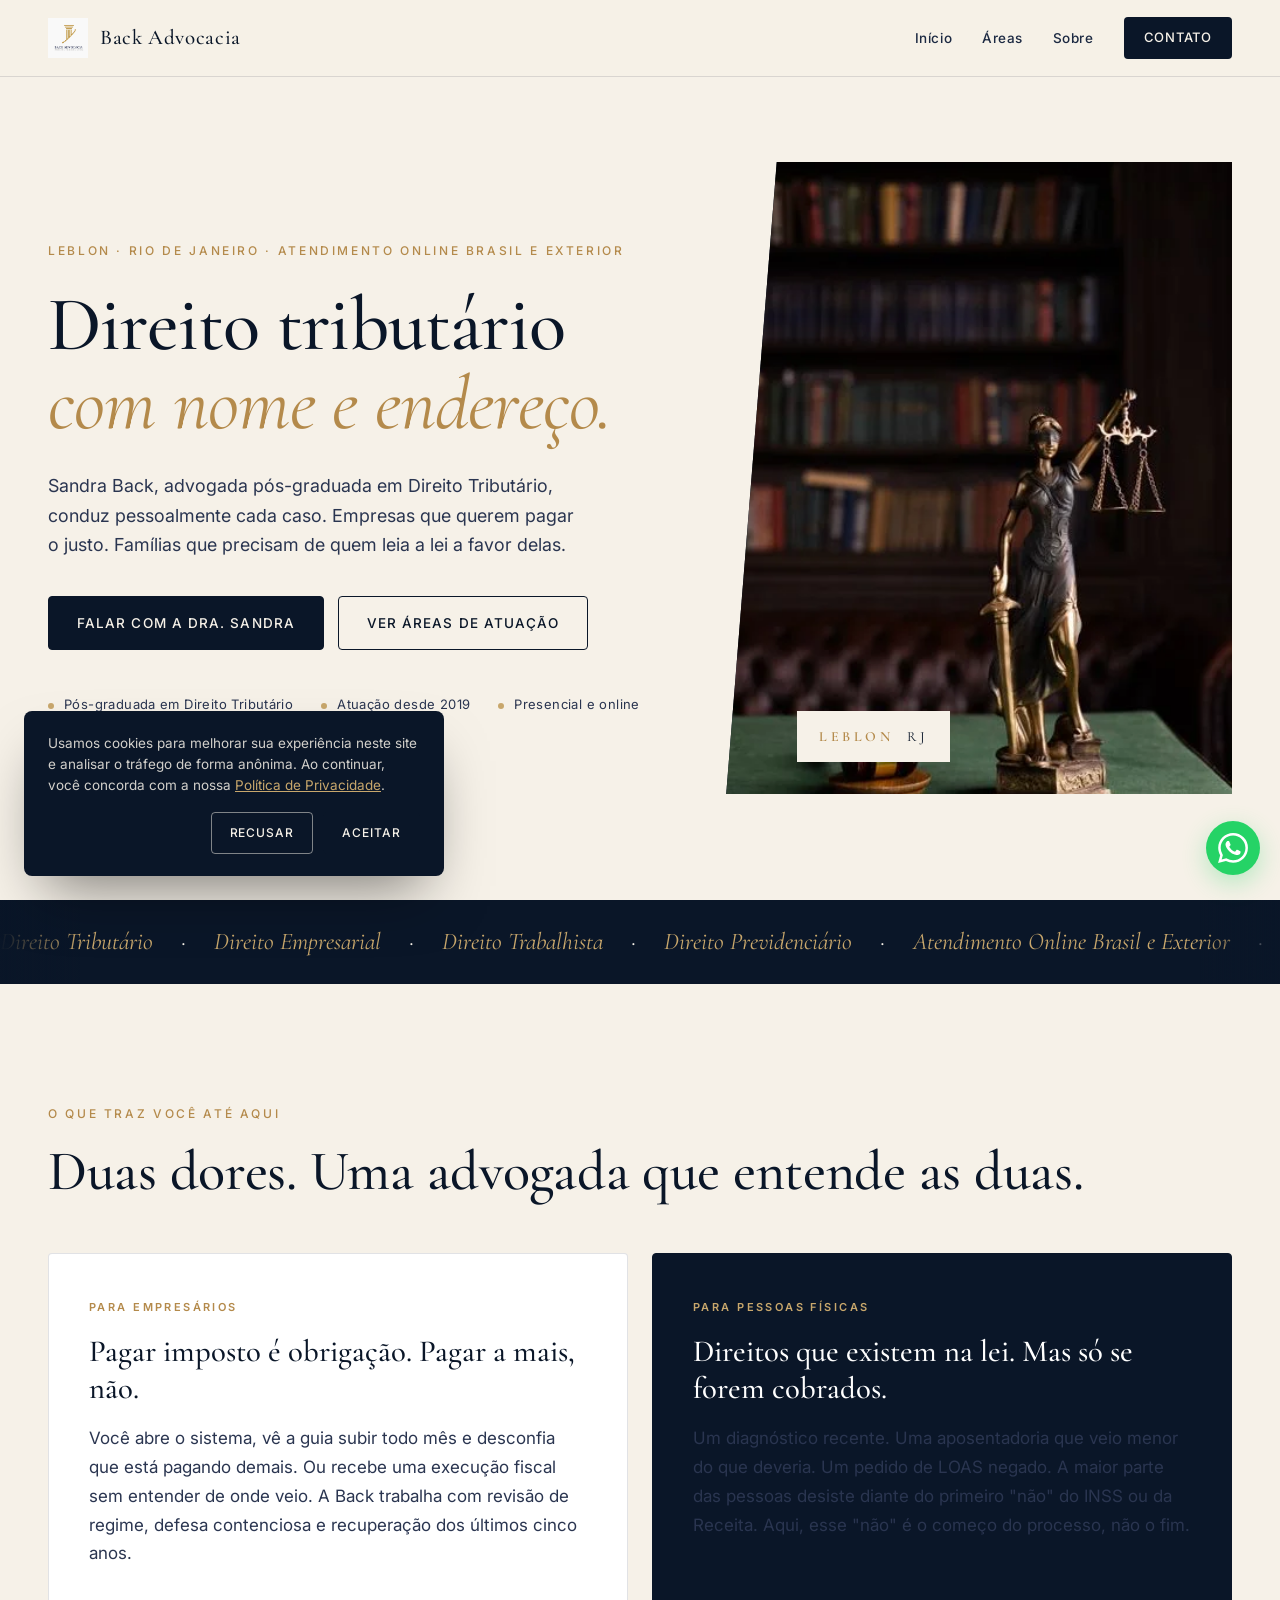
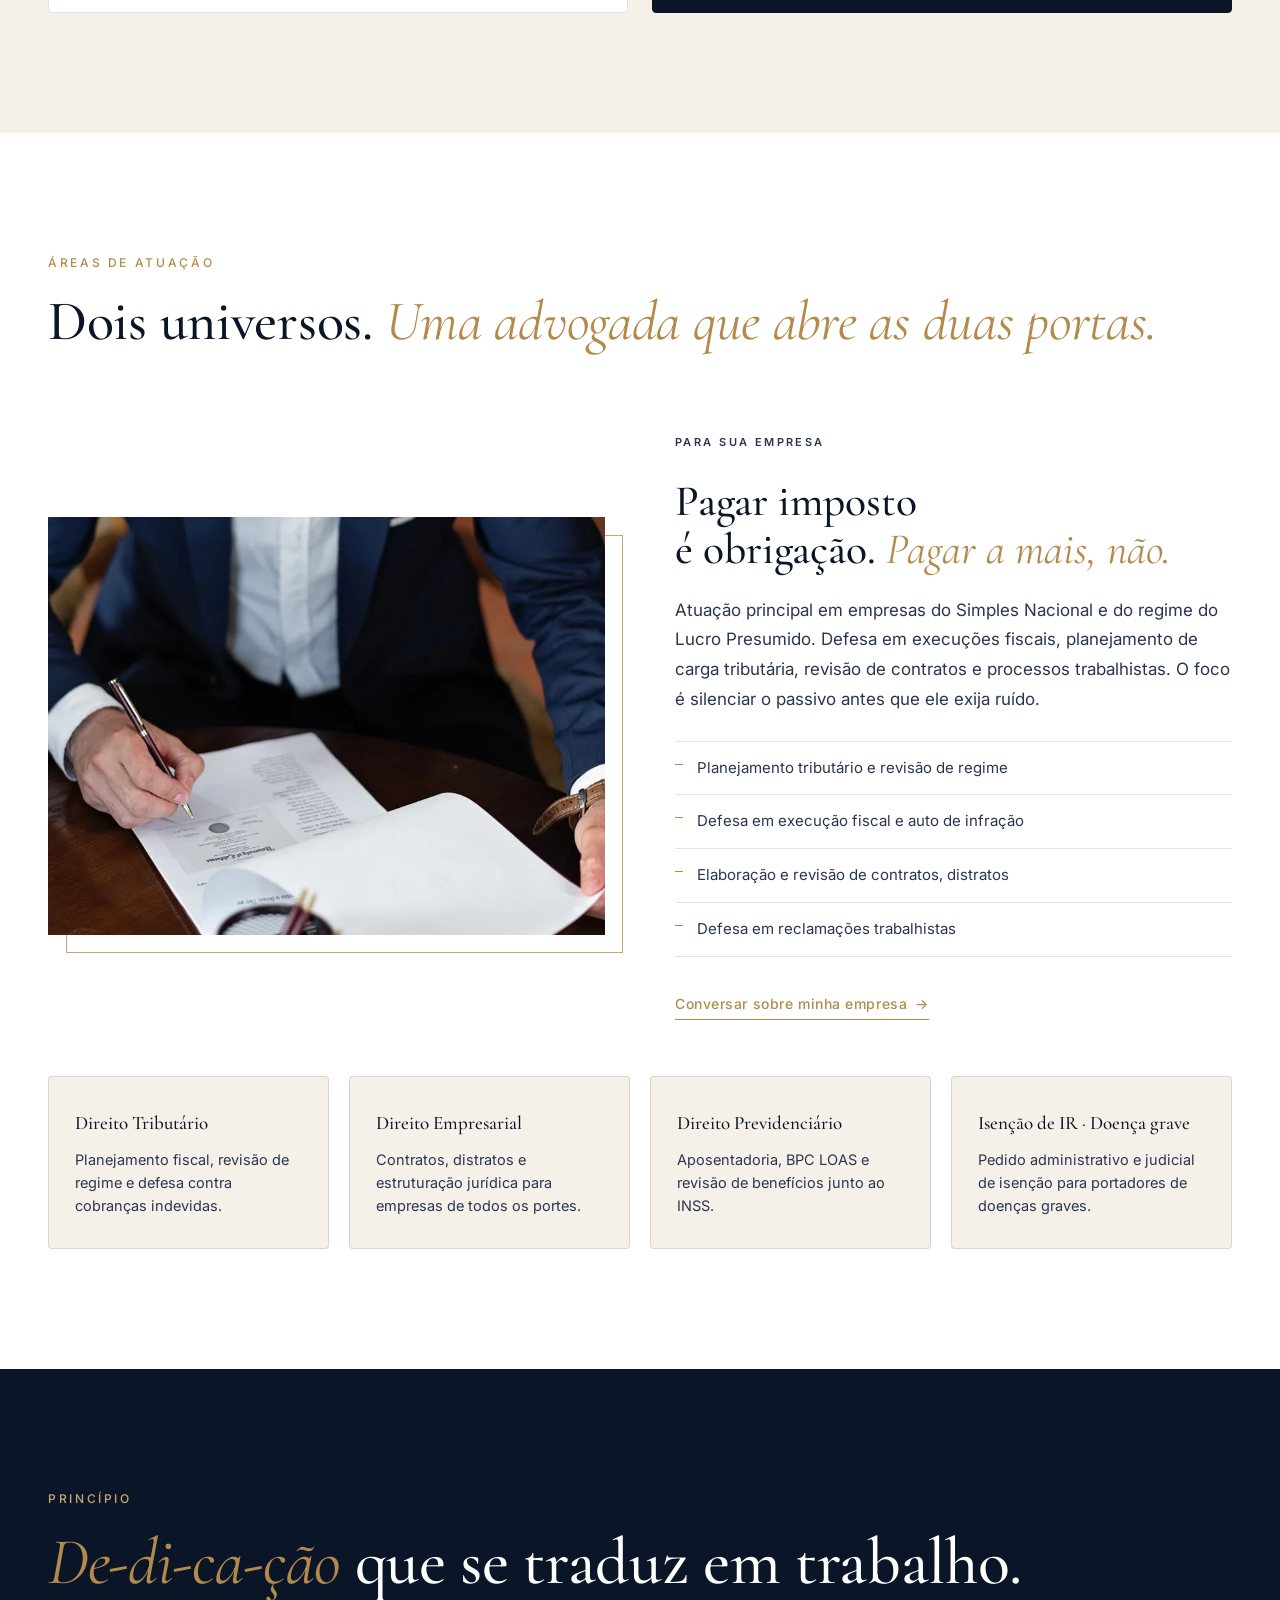
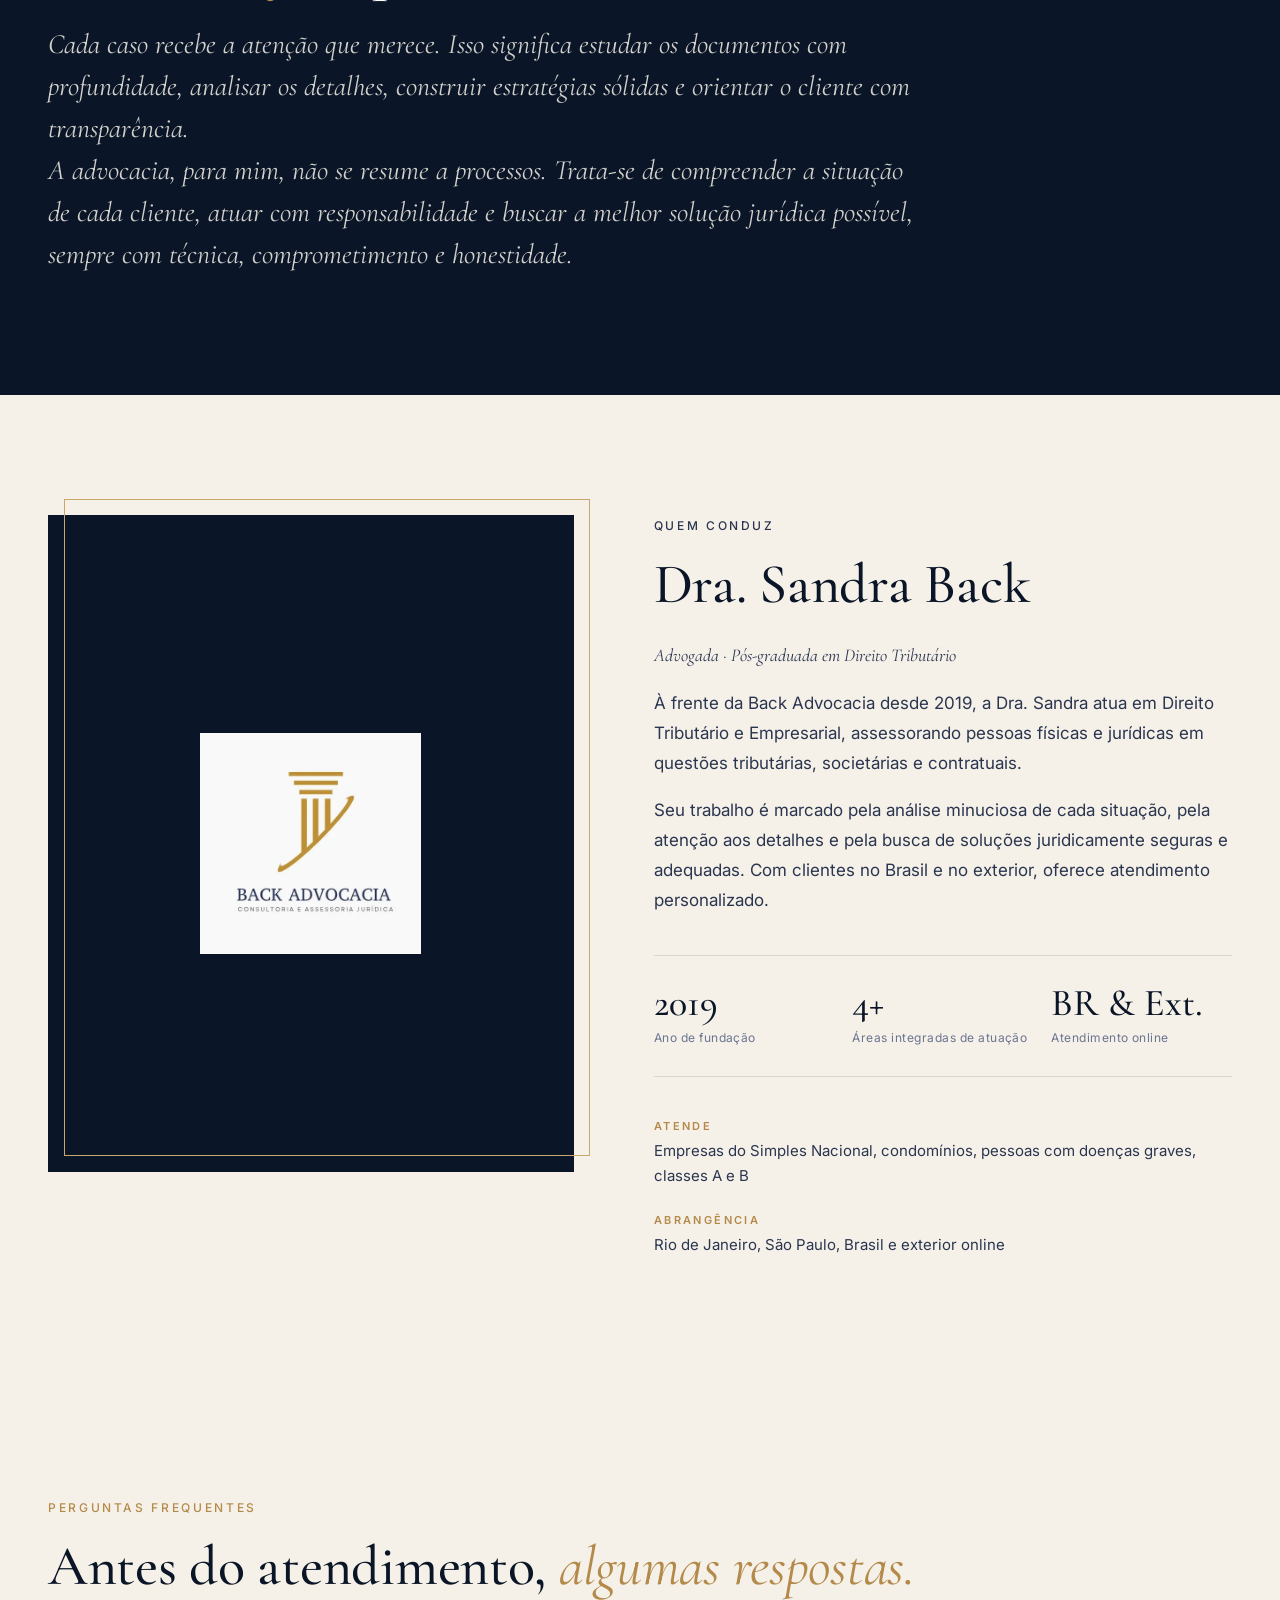
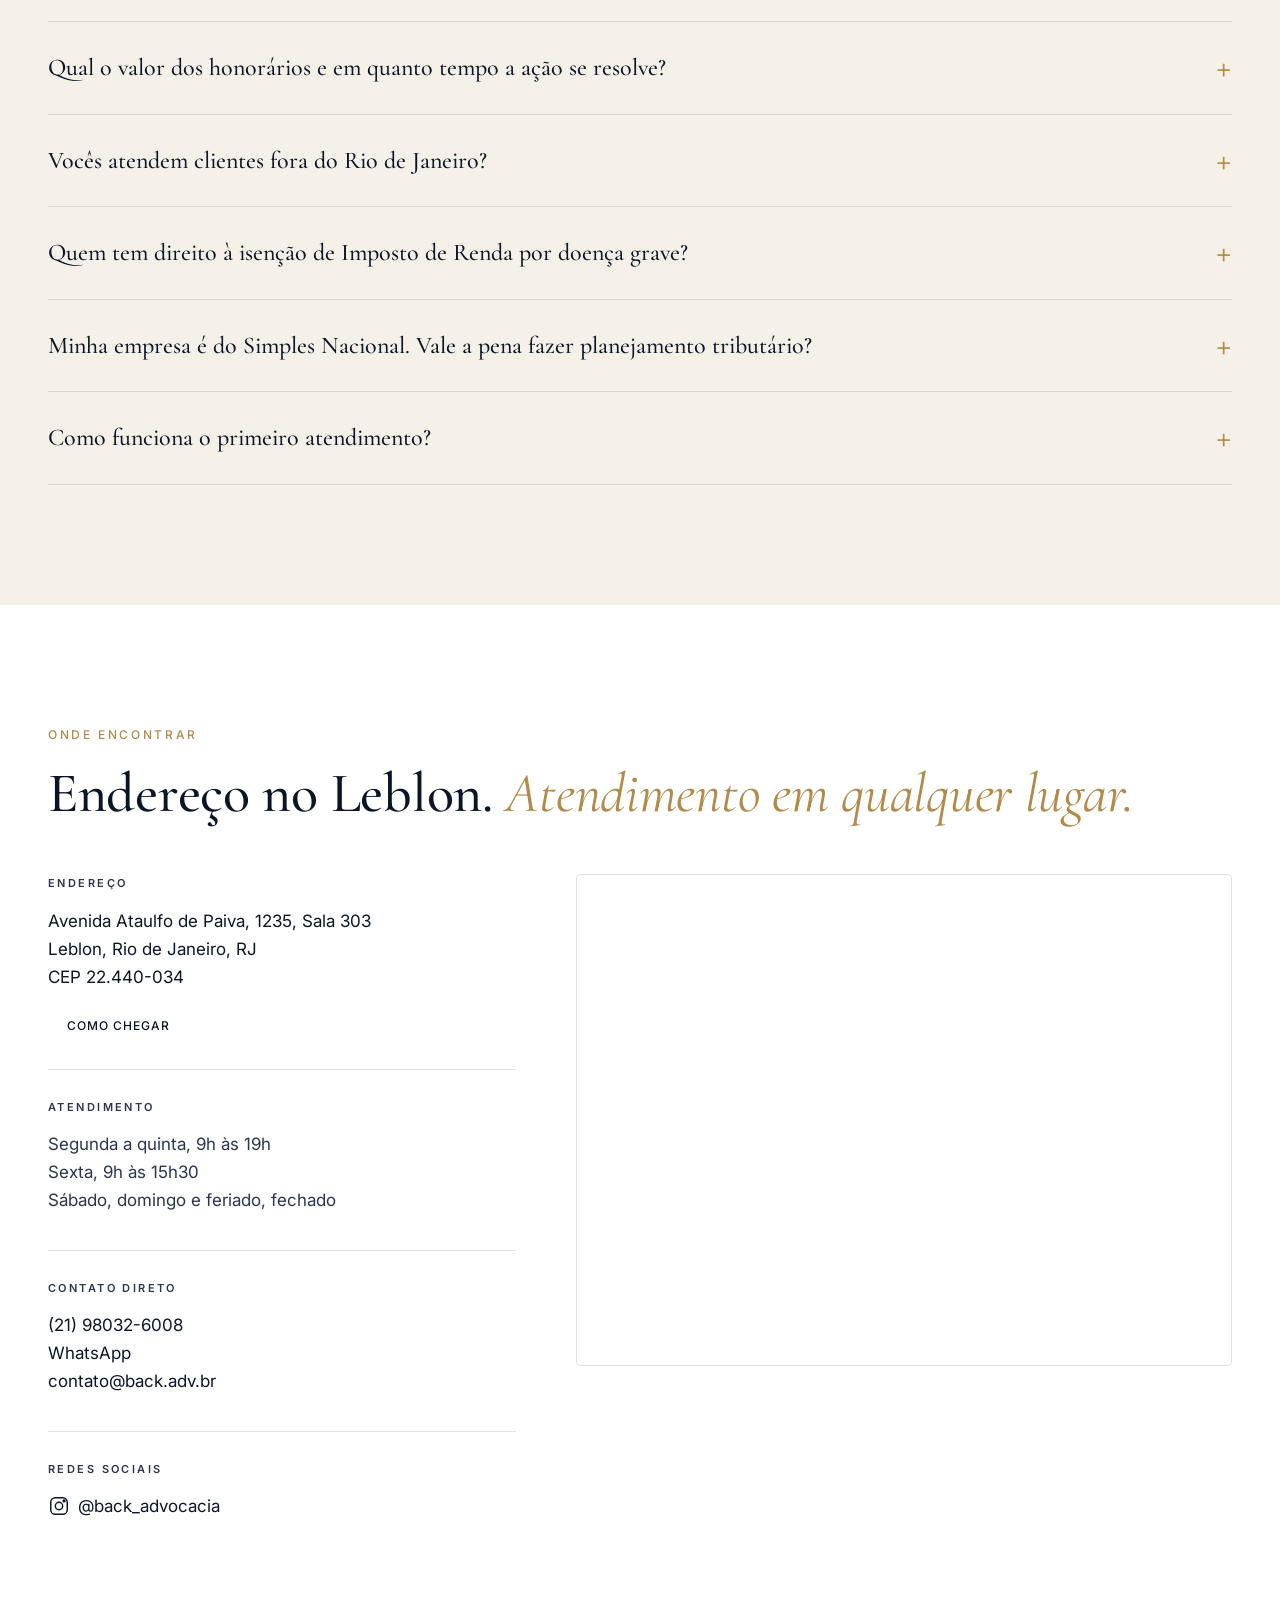
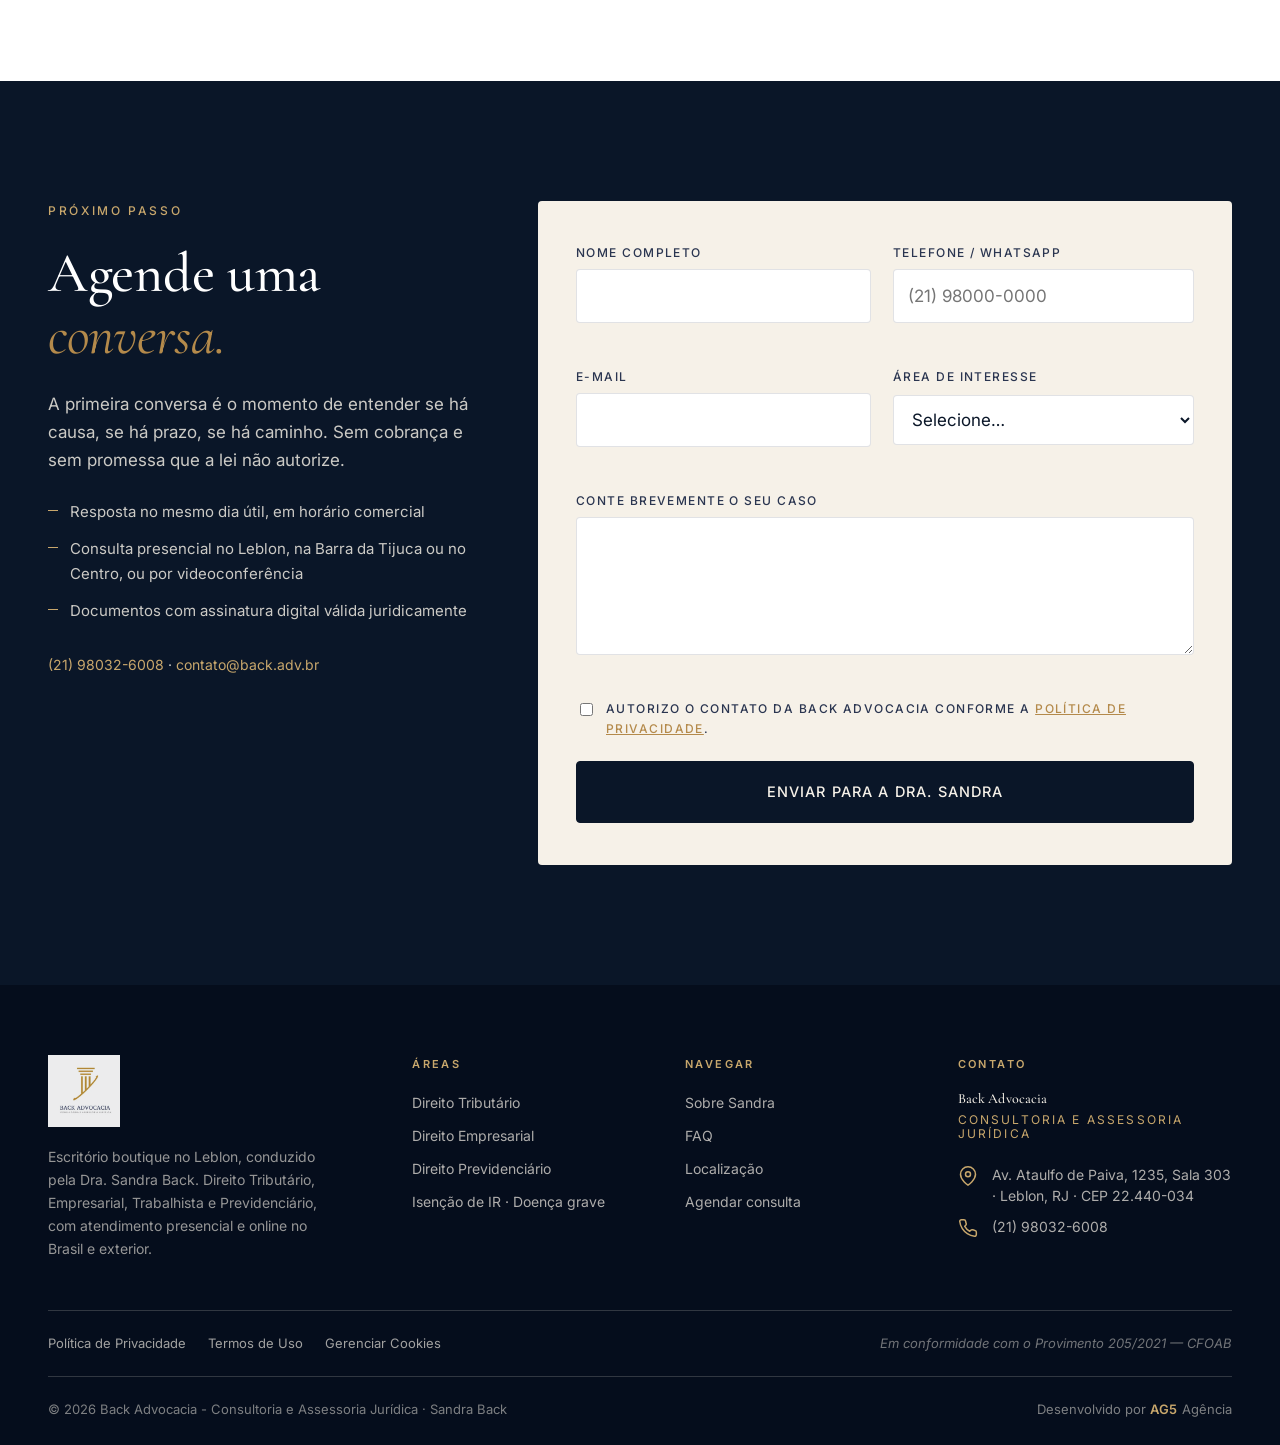
==== commit 44cedb05: "feat: implement premium WhatsApp floating bubble with intersection-based trigger and responsive grid" ====
--- a/index.html
+++ b/index.html
@@ -35,7 +35,7 @@
 <link rel="preconnect" href="https://fonts.googleapis.com">
 <link rel="preconnect" href="https://fonts.gstatic.com" crossorigin>
 <link rel="dns-prefetch" href="https://wa.me">
-<link rel="preload" as="image" href="assets/Capa do Site (1).webp" fetchpriority="high">
+<link rel="preload" as="image" href="assets/hero-direito.webp" fetchpriority="high">
 <link href="https://fonts.googleapis.com/css2?family=Cormorant+Garamond:ital,wght@0,400;0,500;0,600;0,700;1,400;1,500&family=Inter:wght@300;400;500;600&display=swap" rel="stylesheet">
 
 <link rel="stylesheet" href="style.css">
@@ -93,7 +93,9 @@
         { "@type": "Place", "name": "Ipanema" },
         { "@type": "Place", "name": "Gávea" },
         { "@type": "Place", "name": "Jardim Botânico" },
-        { "@type": "Place", "name": "Nova Iguaçu" },
+        { "@type": "Place", "name": "Barra da Tijuca" },
+        { "@type": "Place", "name": "Centro" },
+        { "@type": "City", "name": "São Paulo", "containedInPlace": { "@type": "State", "name": "São Paulo" } },
         { "@type": "Country", "name": "Brasil" }
       ],
       "founder": {
@@ -133,7 +135,7 @@
       "@id": "https://www.back-advocacia.ag5agencia.site/#webpage",
       "url": "https://www.back-advocacia.ag5agencia.site/",
       "name": "Back Advocacia | Sandra Back, advogada tributarista no Leblon RJ",
-      "description": "Escritório de Sandra Back no Leblon. Direito Tributário, Empresarial, Trabalhista e Previdenciário. Atendimento Rio de Janeiro, Nova Iguaçu, Brasil e exterior online.",
+      "description": "Escritório de Sandra Back no Leblon. Direito Tributário, Empresarial, Trabalhista e Previdenciário. Atendimento Rio de Janeiro, São Paulo, Brasil e exterior online.",
       "isPartOf": { "@id": "https://www.back-advocacia.ag5agencia.site/#website" },
       "about": { "@id": "https://www.back-advocacia.ag5agencia.site/#negocio" },
       "inLanguage": "pt-BR",
@@ -145,9 +147,10 @@
       "@id": "https://www.back-advocacia.ag5agencia.site/#faq",
       "mainEntity": [
         { "@type": "Question", "name": "Qual o valor dos honorários e em quanto tempo a ação se resolve?", "acceptedAnswer": { "@type": "Answer", "text": "Os honorários dependem da complexidade do caso e do tipo de demanda. Algumas ações administrativas se encerram em semanas; outras, judiciais, podem durar de meses a alguns anos. Na primeira consulta apresentamos um plano de custos transparente e uma estimativa realista de prazo." } },
-        { "@type": "Question", "name": "Vocês atendem clientes fora do Rio de Janeiro?", "acceptedAnswer": { "@type": "Answer", "text": "Sim. Atendemos presencialmente no escritório do Leblon e online para todo o Brasil e exterior, por videoconferência. Documentos podem ser assinados digitalmente, com a mesma validade jurídica." } },
+        { "@type": "Question", "name": "Vocês atendem clientes fora do Rio de Janeiro?", "acceptedAnswer": { "@type": "Answer", "text": "Sim. Atendemos presencialmente no escritório do Leblon, na Barra da Tijuca ou no Centro, mediante agendamento, e online para todo o Brasil e exterior, por videoconferência. Documentos podem ser assinados digitalmente, com a mesma validade jurídica." } },
         { "@type": "Question", "name": "Quem tem direito à isenção de Imposto de Renda por doença grave?", "acceptedAnswer": { "@type": "Answer", "text": "Aposentados, pensionistas e portadores de uma das doenças previstas na Lei 7.713/88 (entre elas câncer, cardiopatia grave, esclerose múltipla, Parkinson e nefropatia grave). A isenção pode ser pleiteada administrativamente e, se negada, judicialmente, com possibilidade de devolução dos valores pagos nos últimos cinco anos." } },
-        { "@type": "Question", "name": "Minha empresa é do Simples Nacional. Vale a pena fazer planejamento tributário?", "acceptedAnswer": { "@type": "Answer", "text": "Sim. Mesmo no Simples existem ajustes de enquadramento, recuperação de créditos e revisão de anexos que reduzem a carga sem mudar de regime. Em muitos casos identificamos pagamentos a maior nos últimos cinco anos, passíveis de compensação." } }
+        { "@type": "Question", "name": "Minha empresa é do Simples Nacional. Vale a pena fazer planejamento tributário?", "acceptedAnswer": { "@type": "Answer", "text": "Sim. Mesmo no Simples existem ajustes de enquadramento, recuperação de créditos e revisão de anexos que reduzem a carga sem mudar de regime. Em muitos casos identificamos pagamentos a maior nos últimos cinco anos, passíveis de compensação." } },
+        { "@type": "Question", "name": "Como funciona o primeiro atendimento?", "acceptedAnswer": { "@type": "Answer", "text": "O primeiro atendimento é uma consulta jurídica realizada mediante agendamento prévio, de forma presencial (Leblon, Barra da Tijuca ou Centro) ou por videoconferência. Durante a consulta, a Dra. Sandra analisa a situação apresentada, avalia os documentos pertinentes e oferece uma orientação jurídica inicial, esclarecendo os possíveis caminhos, os riscos envolvidos e as perspectivas do caso. Trata-se de um atendimento profissional e personalizado, remunerado na forma previamente informada ao cliente, com foco em fornecer uma análise técnica, clara e segura desde o primeiro contato." } }
       ]
     }
   ]
@@ -166,12 +169,10 @@
       <span class="brand__name">Back Advocacia</span>
     </a>
     <nav class="nav" aria-label="Menu principal">
-      <a href="#dor">Dor &amp; Solução</a>
+      <a href="#hero">Início</a>
       <a href="#areas">Áreas</a>
-      <a href="#sandra">Sandra</a>
-      <a href="#faq">FAQ</a>
-      <a href="#localizacao">Localização</a>
-      <a class="nav__cta" href="#contato">Agendar consulta</a>
+      <a href="#sandra">Sobre</a>
+      <a class="nav__cta" href="#contato">Contato</a>
     </nav>
     <button class="nav__toggle" id="nav-toggle" aria-label="Abrir menu" aria-expanded="false" type="button">
       <span></span><span></span><span></span>
@@ -199,7 +200,7 @@
         </ul>
       </div>
       <div class="hero__image" data-anim="hero-image">
-        <img src="assets/Capa do Site (1).webp" alt="Dra. Sandra Back, advogada, em seu escritório no Leblon, Rio de Janeiro" width="1024" height="1024" fetchpriority="high">
+        <img src="assets/hero-direito.webp" alt="Estatueta da Justiça e martelo sobre mesa de escritório de advocacia, com estante de livros jurídicos ao fundo" width="940" height="1400" fetchpriority="high">
         <div class="hero__image-tag">
           <span>Leblon</span>
           <span>RJ</span>
@@ -236,9 +237,9 @@
           <p>Você abre o sistema, vê a guia subir todo mês e desconfia que está pagando demais. Ou recebe uma execução fiscal sem entender de onde veio. A Back trabalha com revisão de regime, defesa contenciosa e recuperação dos últimos cinco anos.</p>
         </article>
         <article class="impact__card impact__card--alt">
-          <p class="impact__tag">Para famílias</p>
+          <p class="impact__tag">Para pessoas físicas</p>
           <h3>Direitos que existem na lei. Mas só se forem cobrados.</h3>
-          <p>Diagnóstico recente. Aposentadoria que veio menor do que devia. Pedido de LOAS negado. A maior parte das pessoas desiste no primeiro "não" do INSS ou da Receita. Aqui, esse "não" é o começo do processo, não o fim.</p>
+          <p>Um diagnóstico recente. Uma aposentadoria que veio menor do que deveria. Um pedido de LOAS negado. A maior parte das pessoas desiste diante do primeiro "não" do INSS ou da Receita. Aqui, esse "não" é o começo do processo, não o fim.</p>
         </article>
       </div>
     </div>
@@ -255,7 +256,7 @@
     <article class="zigzag" id="empresa">
       <div class="zigzag__inner">
         <div class="zigzag__media">
-          <img src="https://images.unsplash.com/photo-1664575602554-2087b04935a5?auto=format&fit=crop&w=1200&q=80" alt="Mesa de mármore preto com documentos jurídicos e caneta sobre contrato" loading="lazy" width="1200" height="900">
+          <img src="assets/direito-empresarial.webp" alt="Mesa de mármore preto com documentos jurídicos e caneta sobre contrato" loading="lazy" width="940" height="650">
           <div class="zigzag__media-frame"></div>
         </div>
         <div class="zigzag__text">
@@ -273,27 +274,27 @@
       </div>
     </article>
 
-    <!-- BLOCO 2 (zigzag invertido) -->
-    <article class="zigzag zigzag--reverse" id="familia">
-      <div class="zigzag__inner">
-        <div class="zigzag__media">
-          <img src="https://images.unsplash.com/photo-1450101499163-c8848c66ca85?auto=format&fit=crop&w=1200&q=80" alt="Mãos de pessoa idosa segurando documentos previdenciários sobre mesa de madeira clara" loading="lazy" width="1200" height="900">
-          <div class="zigzag__media-frame"></div>
-        </div>
-        <div class="zigzag__text">
-          <p class="zigzag__tag">Para você e sua família</p>
-          <h3>Direitos que existem na lei. <em>Mas só se forem cobrados.</em></h3>
-          <p>Isenção de Imposto de Renda para portadores de doenças graves. BPC LOAS e benefícios previdenciários. Planejamento para a melhor aposentadoria possível. Quem chega aqui em geral já ouviu um "não" injusto. A função do escritório é transformar esse "não" em direito reconhecido.</p>
-          <ul>
-            <li>Isenção de IR por doença grave (Lei 7.713/88)</li>
-            <li>BPC LOAS e benefícios previdenciários</li>
-            <li>Planejamento e revisão de aposentadoria</li>
-            <li>Recálculo e devolução de valores pagos indevidamente</li>
-          </ul>
-          <a class="link-arrow" href="https://wa.me/5521980326008?text=Ol%C3%A1%2C%20preciso%20de%20orienta%C3%A7%C3%A3o%20sobre%20um%20direito%20meu%20ou%20da%20minha%20fam%C3%ADlia." target="_blank" rel="noopener">Quero orientação para minha situação</a>
-        </div>
-      </div>
-    </article>
+    <!-- QUADROS OBJETIVOS DE ÁREAS -->
+    <div class="container">
+      <div class="areas__cards">
+        <article class="areas__card">
+          <p class="areas__card-title">Direito Tributário</p>
+          <p class="areas__card-desc">Planejamento fiscal, revisão de regime e defesa contra cobranças indevidas.</p>
+        </article>
+        <article class="areas__card">
+          <p class="areas__card-title">Direito Empresarial</p>
+          <p class="areas__card-desc">Contratos, distratos e estruturação jurídica para empresas de todos os portes.</p>
+        </article>
+        <article class="areas__card">
+          <p class="areas__card-title">Direito Previdenciário</p>
+          <p class="areas__card-desc">Aposentadoria, BPC LOAS e revisão de benefícios junto ao INSS.</p>
+        </article>
+        <article class="areas__card">
+          <p class="areas__card-title">Isenção de IR · Doença grave</p>
+          <p class="areas__card-desc">Pedido administrativo e judicial de isenção para portadores de doenças graves.</p>
+        </article>
+      </div>
+    </div>
   </section>
 
   <!-- =================== 6. ENCANTAMENTO — MANIFESTO =================== -->
@@ -301,19 +302,19 @@
     <div class="container">
       <p class="section__eyebrow">Princípio</p>
       <h2 id="manifesto-title" class="section__title section__title--display">
-        Um escritório <em>de-di-ca-do</em>.<br>
-        No ritmo certo de cada caso.
+        <em>De-di-ca-ção</em> que se traduz em trabalho.
       </h2>
-      <p class="manifesto__text">A Dra. Sandra usa essa palavra com sílabas separadas quando explica o trabalho. É proposital. Dedicado não é discurso. É o tempo que cada cliente recebe, o cuidado de ler o contrato linha por linha, a recusa de promessas que a lei não sustenta. Aqui não há vitrine de causas ganhas. Há causas conduzidas com técnica, paciência e a verdade quando ela precisa ser dita.</p>
+      <p class="manifesto__text">Cada caso recebe a atenção que merece. Isso significa estudar os documentos com profundidade, analisar os detalhes, construir estratégias sólidas e orientar o cliente com transparência.</p>
+      <p class="manifesto__text">A advocacia, para mim, não se resume a processos. Trata-se de compreender a situação de cada cliente, atuar com responsabilidade e buscar a melhor solução jurídica possível, sempre com técnica, comprometimento e honestidade.</p>
     </div>
   </section>
 
   <!-- =================== 7. SOBRE / CREDENCIAIS — SPLIT 50/50 STICKY =================== -->
   <section class="sandra" id="sandra" aria-labelledby="sandra-title">
     <div class="sandra__grid">
-      <div class="sandra__photo">
+      <div class="sandra__photo sandra__photo--logo">
         <div class="sandra__photo-inner">
-          <img src="assets/Capa do Site (1).webp" alt="Dra. Sandra Back, advogada e fundadora da Back Advocacia, em seu escritório no Leblon" loading="lazy" width="1024" height="1024">
+          <img src="assets/logo.webp" alt="Back Advocacia - Consultoria e Assessoria Jurídica" loading="lazy" width="400" height="400">
         </div>
       </div>
       <div class="sandra__text">
@@ -321,9 +322,9 @@
         <h2 id="sandra-title" class="section__title">Dra. Sandra Back</h2>
         <p class="sandra__role">Advogada · Pós-graduada em Direito Tributário</p>
 
-        <p>Fundou a Back Advocacia em 2019, no Leblon. Atua principalmente com Direito Tributário e Empresarial, e mantém uma frente dedicada a causas de família que envolvem saúde e previdência, áreas onde a técnica jurídica encontra impacto humano direto.</p>
-
-        <p>O atendimento é pessoal. Cada caso é estudado por ela e respondido por ela. Quem contrata sabe quem está conduzindo.</p>
+        <p>À frente da Back Advocacia desde 2019, a Dra. Sandra atua em Direito Tributário e Empresarial, assessorando pessoas físicas e jurídicas em questões tributárias, societárias e contratuais.</p>
+
+        <p>Seu trabalho é marcado pela análise minuciosa de cada situação, pela atenção aos detalhes e pela busca de soluções juridicamente seguras e adequadas. Com clientes no Brasil e no exterior, oferece atendimento personalizado.</p>
 
         <div class="sandra__stats">
           <div>
@@ -342,7 +343,7 @@
 
         <div class="sandra__meta">
           <div><strong>Atende</strong><span>Empresas do Simples Nacional, condomínios, pessoas com doenças graves, classes A e B</span></div>
-          <div><strong>Abrangência</strong><span>Rio de Janeiro, Nova Iguaçu, Brasil e exterior online</span></div>
+          <div><strong>Abrangência</strong><span>Rio de Janeiro, São Paulo, Brasil e exterior online</span></div>
         </div>
       </div>
     </div>
@@ -352,7 +353,7 @@
   <section class="faq" id="faq" aria-labelledby="faq-title">
     <div class="container">
       <p class="section__eyebrow">Perguntas frequentes</p>
-      <h2 id="faq-title" class="section__title">Antes da consulta, <em>algumas respostas.</em></h2>
+      <h2 id="faq-title" class="section__title">Antes do atendimento, <em>algumas respostas.</em></h2>
 
       <details class="faq__item">
         <summary>Qual o valor dos honorários e em quanto tempo a ação se resolve?</summary>
@@ -361,7 +362,7 @@
 
       <details class="faq__item">
         <summary>Vocês atendem clientes fora do Rio de Janeiro?</summary>
-        <p>Sim. Atendemos presencialmente no escritório do Leblon e online para todo o Brasil e exterior, por videoconferência. Documentos podem ser assinados digitalmente, com a mesma validade jurídica de uma assinatura presencial.</p>
+        <p>Sim. Atendemos presencialmente no escritório do Leblon, na Barra da Tijuca ou no Centro, mediante agendamento, e online para todo o Brasil e exterior, por videoconferência. Documentos podem ser assinados digitalmente, com a mesma validade jurídica de uma assinatura presencial.</p>
       </details>
 
       <details class="faq__item">
@@ -375,8 +376,8 @@
       </details>
 
       <details class="faq__item">
-        <summary>Como funciona a primeira consulta?</summary>
-        <p>É uma conversa de diagnóstico, presencial no Leblon ou por videoconferência. Sandra ouve o caso, pede os documentos relevantes e responde se há causa, qual o caminho jurídico e o prazo estimado. Sem cobrança disfarçada e sem promessa que a lei não autorize.</p>
+        <summary>Como funciona o primeiro atendimento?</summary>
+        <p>O primeiro atendimento é uma consulta jurídica realizada mediante agendamento prévio, de forma presencial (Leblon, Barra da Tijuca ou Centro) ou por videoconferência. Durante a consulta, a Dra. Sandra analisa a situação apresentada, avalia os documentos pertinentes e oferece uma orientação jurídica inicial, esclarecendo os possíveis caminhos, os riscos envolvidos e as perspectivas do caso. Trata-se de um atendimento profissional e personalizado, remunerado na forma previamente informada ao cliente, com foco em fornecer uma análise técnica, clara e segura desde o primeiro contato.</p>
       </details>
     </div>
   </section>
@@ -441,7 +442,7 @@
         <p>A primeira conversa é o momento de entender se há causa, se há prazo, se há caminho. Sem cobrança e sem promessa que a lei não autorize.</p>
         <ul class="cta-form__bullets">
           <li>Resposta no mesmo dia útil, em horário comercial</li>
-          <li>Consulta presencial no Leblon ou por videoconferência</li>
+          <li>Consulta presencial no Leblon, na Barra da Tijuca ou no Centro, ou por videoconferência</li>
           <li>Documentos com assinatura digital válida juridicamente</li>
         </ul>
         <p class="cta-form__contact">
@@ -511,8 +512,8 @@
         <ul>
           <li><a href="#empresa">Direito Tributário</a></li>
           <li><a href="#empresa">Direito Empresarial</a></li>
-          <li><a href="#familia">Direito Previdenciário</a></li>
-          <li><a href="#familia">Isenção de IR · Doença grave</a></li>
+          <li><a href="#dor">Direito Previdenciário</a></li>
+          <li><a href="#dor">Isenção de IR · Doença grave</a></li>
         </ul>
       </div>
 
@@ -560,12 +561,41 @@
   </div>
 </footer>
 
-<!-- WhatsApp FAB + Balão premium -->
-<button class="wa-fab" id="wa-fab" aria-label="Conversar com Sandra Back pelo WhatsApp" type="button">
-  <svg viewBox="0 0 24 24" aria-hidden="true" width="28" height="28">
-    <path fill="currentColor" d="M19.05 4.91A9.82 9.82 0 0 0 12.04 2C6.58 2 2.13 6.45 2.13 11.91c0 1.74.46 3.43 1.32 4.93L2 22l5.34-1.4a9.9 9.9 0 0 0 4.7 1.2h.01c5.46 0 9.91-4.45 9.91-9.91 0-2.65-1.03-5.14-2.91-7zM12.05 20.13h-.01a8.22 8.22 0 0 1-4.19-1.15l-.3-.18-3.17.83.85-3.09-.2-.32a8.22 8.22 0 0 1-1.26-4.39c0-4.54 3.7-8.24 8.24-8.24 2.2 0 4.27.86 5.83 2.42a8.18 8.18 0 0 1 2.41 5.83c0 4.54-3.7 8.24-8.2 8.24zm4.52-6.16c-.25-.13-1.47-.72-1.69-.81-.23-.08-.39-.13-.56.13-.16.25-.64.81-.78.97-.14.16-.29.18-.54.06-.25-.13-1.05-.39-2-1.23-.74-.66-1.24-1.47-1.38-1.72-.14-.25-.02-.39.11-.51.11-.11.25-.29.37-.43.13-.14.16-.25.25-.41.08-.16.04-.31-.02-.43-.06-.13-.56-1.34-.76-1.84-.2-.49-.41-.42-.56-.43h-.48c-.16 0-.43.06-.66.31-.23.25-.86.84-.86 2.04 0 1.21.88 2.37 1 2.53.13.16 1.74 2.66 4.22 3.73.59.25 1.05.4 1.41.52.59.19 1.13.16 1.55.1.47-.07 1.47-.6 1.68-1.18.21-.58.21-1.07.14-1.18-.06-.11-.23-.18-.48-.31z"/>
-  </svg>
-</button>
+<!-- WhatsApp Premium Experience -->
+<div class="wa-premium-container">
+  <!-- Balão de Mensagem Glassmorphism -->
+  <div id="wa-message-bubble" class="wa-bubble">
+    <button class="wa-close" id="wa-close-btn" aria-label="Fechar balão de mensagem">
+      <svg viewBox="0 0 24 24" fill="none" stroke="currentColor" stroke-width="2.5" stroke-linecap="round" width="14" height="14" aria-hidden="true"><path d="M18 6L6 18M6 6l12 12"/></svg>
+    </button>
+    <div class="wa-content">
+      <div class="wa-header">
+        <div class="wa-avatar-wrapper">
+          <img src="assets/avatar-logo.webp" alt="Back Advocacia" class="wa-avatar" width="48" height="48">
+        </div>
+        <div class="wa-info">
+          <span class="wa-name">Back Advocacia</span>
+        </div>
+      </div>
+      <div id="wa-typing" class="wa-typing">
+        <span></span><span></span><span></span>
+      </div>
+      <div id="wa-real-message" class="wa-message-text" style="display:none;">
+        <p>Olá! Estamos à disposição para esclarecer suas dúvidas. <strong>Atendimento humanizado.</strong></p>
+      </div>
+    </div>
+  </div>
+
+  <!-- Botão Flutuante Redondo -->
+  <a href="https://wa.me/5521980326008?text=Ol%C3%A1%2C%20vim%20atrav%C3%A9s%20do%20site%20e%20gostaria%20de%20agendar%20uma%20consulta%20jur%C3%ADdica."
+     class="wa-float-btn" target="_blank" rel="noopener noreferrer"
+     id="wa-main-btn" aria-label="Fale conosco pelo WhatsApp">
+    <svg viewBox="0 0 24 24" fill="currentColor" aria-hidden="true" width="30" height="30">
+      <path d="M17.472 14.382c-.297-.149-1.758-.867-2.03-.967-.273-.099-.471-.148-.67.15-.197.297-.767.966-.94 1.164-.173.199-.347.223-.644.075-.297-.15-1.255-.463-2.39-1.475-.883-.788-1.48-1.761-1.653-2.059-.173-.297-.018-.458.13-.606.134-.133.298-.347.446-.52.149-.174.198-.298.298-.497.099-.198.05-.371-.025-.52-.075-.149-.669-1.612-.916-2.207-.242-.579-.487-.5-.669-.51-.173-.008-.371-.01-.57-.01-.198 0-.52.074-.792.372-.272.297-1.04 1.016-1.04 2.479 0 1.462 1.065 2.875 1.213 3.074.149.198 2.096 3.2 5.077 4.487.709.306 1.262.489 1.694.625.712.227 1.36.195 1.871.118.571-.085 1.758-.719 2.006-1.413.248-.694.248-1.289.173-1.413-.074-.124-.272-.198-.57-.347m-5.421 7.403h-.004a9.87 9.87 0 01-5.031-1.378l-.361-.214-3.741.982.998-3.648-.235-.374a9.86 9.86 0 01-1.51-5.26c.001-5.45 4.436-9.884 9.888-9.884 2.64 0 5.122 1.03 6.988 2.898a9.825 9.825 0 012.893 6.994c-.003 5.45-4.437 9.884-9.885 9.884m8.413-18.297A11.815 11.815 0 0012.05 0C5.495 0 .16 5.335.157 11.892c0 2.096.547 4.142 1.588 5.945L.057 24l6.305-1.654a11.882 11.882 0 005.683 1.448h.005c6.554 0 11.89-5.335 11.893-11.893a11.821 11.821 0 00-3.48-8.413z"/>
+    </svg>
+    <span class="wa-badge" id="wa-notification" aria-hidden="true">1</span>
+  </a>
+</div>
 
 <!-- Cookie banner LGPD -->
 <div class="cookie" id="cookie" role="dialog" aria-label="Aviso de cookies" aria-hidden="true">
--- a/style.css
+++ b/style.css
@@ -371,6 +371,39 @@
 
 /* =================== 5. ZIG-ZAG ÁREAS =================== */
 .areas{ background: var(--paper); }
+.areas__cards{
+  display: grid;
+  grid-template-columns: repeat(4, 1fr);
+  gap: 20px;
+  margin-top: 56px;
+}
+.areas__card{
+  padding: 30px 26px;
+  background: var(--ivory);
+  border: 1px solid var(--line);
+  border-radius: var(--radius);
+  transition: transform .4s cubic-bezier(.2,.7,.2,1), box-shadow .4s;
+}
+.areas__card:hover{ transform: translateY(-4px); box-shadow: var(--shadow-card); }
+.areas__card-title{
+  font-family: var(--serif);
+  font-weight: 500;
+  font-size: 19px;
+  color: var(--navy);
+  margin: 0 0 10px;
+}
+.areas__card-desc{
+  font-size: 14.5px;
+  line-height: 1.6;
+  color: var(--ink);
+  margin: 0;
+}
+@media (max-width: 960px){
+  .areas__cards{ grid-template-columns: 1fr 1fr; }
+}
+@media (max-width: 620px){
+  .areas__cards{ grid-template-columns: 1fr; margin-top: 40px; }
+}
 .zigzag{ margin-top: 80px; }
 .zigzag__inner{
   max-width: var(--container);
@@ -511,6 +544,22 @@
 }
 .sandra__photo.is-in img{ transform: scale(1.02); }
 
+.sandra__photo--logo .sandra__photo-inner{
+  aspect-ratio: 4/5;
+  display: flex;
+  align-items: center;
+  justify-content: center;
+  background: var(--navy);
+}
+.sandra__photo--logo img{
+  width: 42%;
+  height: auto;
+  aspect-ratio: auto;
+  object-fit: contain;
+  transition: transform 1.5s linear;
+}
+.sandra__photo--logo.is-in img{ transform: scale(1.02); }
+
 .sandra__role{
   font-family: var(--serif);
   font-style: italic;
@@ -876,34 +925,202 @@
   .footer__grid{ grid-template-columns: 1fr; }
 }
 
-/* =================== WHATSAPP FAB + BUBBLE =================== */
-.wa-fab{
-  position: fixed; bottom: 28px; right: 28px;
-  width: 60px; height: 60px;
+/* ═══════════════════════════════════════════════════════
+   WHATSAPP PREMIUM — Balão + botão flutuante (AG5 V4)
+═══════════════════════════════════════════════════════ */
+.wa-premium-container {
+  position: fixed;
+  bottom: 25px;
+  right: 20px;
+  z-index: 2000;
+}
+
+/* Balão Glassmorphism */
+.wa-bubble {
+  width: 280px;
+  position: absolute;
+  bottom: 68px;
+  right: 0;
+  background: rgba(255, 252, 246, .98);
+  backdrop-filter: blur(10px);
+  -webkit-backdrop-filter: blur(10px);
+  border: 1px solid rgba(200, 167, 108, .25);
+  border-radius: 1rem;
+  box-shadow: 0 12px 32px -12px rgba(28, 24, 12, .18);
+  padding: 1rem 1.15rem;
+  opacity: 0;
+  visibility: hidden;
+  transform: translateY(20px) scale(0.95);
+  transition: all 0.6s cubic-bezier(0.34, 1.56, 0.64, 1);
+}
+
+/* Cauda triangular conectando o balão ao botão */
+.wa-bubble::before {
+  content: '';
+  position: absolute;
+  bottom: -10px;
+  right: 16px;
+  width: 20px;
+  height: 20px;
+  background: inherit;
+  border-right: 1px solid rgba(200, 167, 108, .35);
+  border-bottom: 1px solid rgba(200, 167, 108, .35);
+  transform: rotate(45deg);
+  border-bottom-right-radius: 4px;
+  z-index: -1;
+}
+
+.wa-bubble.show {
+  opacity: 1;
+  visibility: visible;
+  transform: translateY(0) scale(1);
+}
+
+/* Cabeçalho */
+.wa-header {
+  display: flex;
+  align-items: center;
+  gap: 12px;
+  margin-bottom: 12px;
+  padding-bottom: 10px;
+  border-bottom: 1px solid rgba(0, 0, 0, 0.06);
+}
+
+.wa-avatar-wrapper { position: relative; flex-shrink: 0; }
+
+.wa-avatar {
+  width: 44px;
+  height: 44px;
   border-radius: 50%;
+  object-fit: cover;
+  object-position: top;
+  border: 2px solid #25d366;
+  display: block;
+}
+
+.wa-name {
+  display: block;
+  font-weight: 700;
+  color: #1a1a1a;
+  font-size: 14px;
+  letter-spacing: .01em;
+}
+
+/* Digitação */
+.wa-typing {
+  display: flex;
+  gap: 4px;
+  padding: 6px 0;
+}
+
+.wa-typing span {
+  width: 5px;
+  height: 5px;
+  background: #25d366;
+  border-radius: 50%;
+  animation: wa-typing-ani 1.4s infinite;
+  opacity: 0.4;
+}
+
+.wa-typing span:nth-child(2) { animation-delay: 0.2s; }
+.wa-typing span:nth-child(3) { animation-delay: 0.4s; }
+
+@keyframes wa-typing-ani {
+  0%, 100% { transform: translateY(0); opacity: 0.4; }
+  50%      { transform: translateY(-4px); opacity: 1; }
+}
+
+/* Mensagem */
+.wa-message-text p {
+  margin: 0;
+  font-size: 13px;
+  color: #333;
+  line-height: 1.5;
+}
+
+.wa-message-text p strong {
+  color: var(--champ-2);
+  font-weight: 700;
+}
+
+/* Botão flutuante redondo */
+.wa-float-btn {
+  width: 54px;
+  height: 54px;
   background: #25D366;
+  color: #fff !important;
+  border-radius: 50%;
+  display: flex;
+  align-items: center;
+  justify-content: center;
+  box-shadow: 0 8px 24px rgba(37, 211, 102, 0.3);
+  text-decoration: none;
+  transition: all 0.6s ease;
+  opacity: 0;
+  visibility: hidden;
+  transform: translateY(20px) scale(0.8);
+  position: relative;
+}
+
+.wa-float-btn.visible {
+  opacity: 1;
+  visibility: visible;
+  transform: translateY(0) scale(1);
+}
+
+.wa-float-btn:hover { transform: scale(1.1) translateY(-3px); }
+.wa-float-btn svg { display: block; }
+
+/* Badge de notificação (compacto) */
+.wa-badge {
+  position: absolute;
+  top: -1px;
+  right: -1px;
+  background: #ff3b30;
   color: #fff;
+  font-size: 9px;
+  line-height: 1;
+  width: 15px;
+  height: 15px;
+  border-radius: 50%;
+  display: flex;
+  align-items: center;
+  justify-content: center;
+  font-weight: 700;
+  border: 1.5px solid #fff;
+  opacity: 0;
+  transform: scale(0);
+  transition: all 0.4s ease;
+}
+
+.wa-badge.show { opacity: 1; transform: scale(1); }
+
+/* Botão fechar */
+.wa-close {
+  position: absolute;
+  top: 10px;
+  right: 10px;
+  background: none;
   border: none;
-  display: flex; align-items: center; justify-content: center;
+  color: #999;
   cursor: pointer;
-  z-index: 90;
-  opacity: 0; transform: scale(.6);
-  box-shadow: 0 10px 30px -8px rgba(37,211,102,.55), 0 4px 12px rgba(0,0,0,.18);
-  transition: opacity .4s ease, transform .4s cubic-bezier(.2,.9,.3,1.4), background .25s;
-}
-.wa-fab.is-visible{ opacity: 1; transform: scale(1); }
-.wa-fab:hover{ background: #1ebe57; transform: scale(1.06); }
-.wa-fab::after{
-  content: "";
-  position: absolute; inset: -4px;
-  border-radius: 50%;
-  border: 2px solid #25D366;
-  opacity: .5;
-  animation: waPulse 2.4s ease-out infinite;
-}
-@keyframes waPulse{
-  0%{ transform: scale(1); opacity: .6; }
-  100%{ transform: scale(1.45); opacity: 0; }
+  padding: 5px;
+  transition: color 0.3s;
+  display: flex;
+  align-items: center;
+  justify-content: center;
+}
+
+.wa-close:hover { color: #666; }
+
+/* Classes utilitárias (PageSpeed fix) */
+.wa-typing.is-hidden { display: none !important; }
+.wa-message-text.is-visible { display: block !important; opacity: 0; transition: opacity 500ms ease; }
+.wa-message-text.is-visible.is-in { opacity: 1; }
+
+@media (max-width: 480px) {
+  .wa-premium-container { bottom: 16px; right: 16px; }
+  .wa-bubble { width: 260px; bottom: 72px; }
 }
 
 /* =================== COOKIE BANNER =================== */
@@ -963,7 +1180,6 @@
   .hero h1{ font-size: 40px; }
   .hero__seal{ gap: 14px; }
   .hero__seal li{ flex: 1 1 100%; padding-left: 14px; }
-  .wa-fab{ right: 18px; bottom: 18px; width: 54px; height: 54px; }
 }
 
 /* =================== MOTION RESPECT =================== */
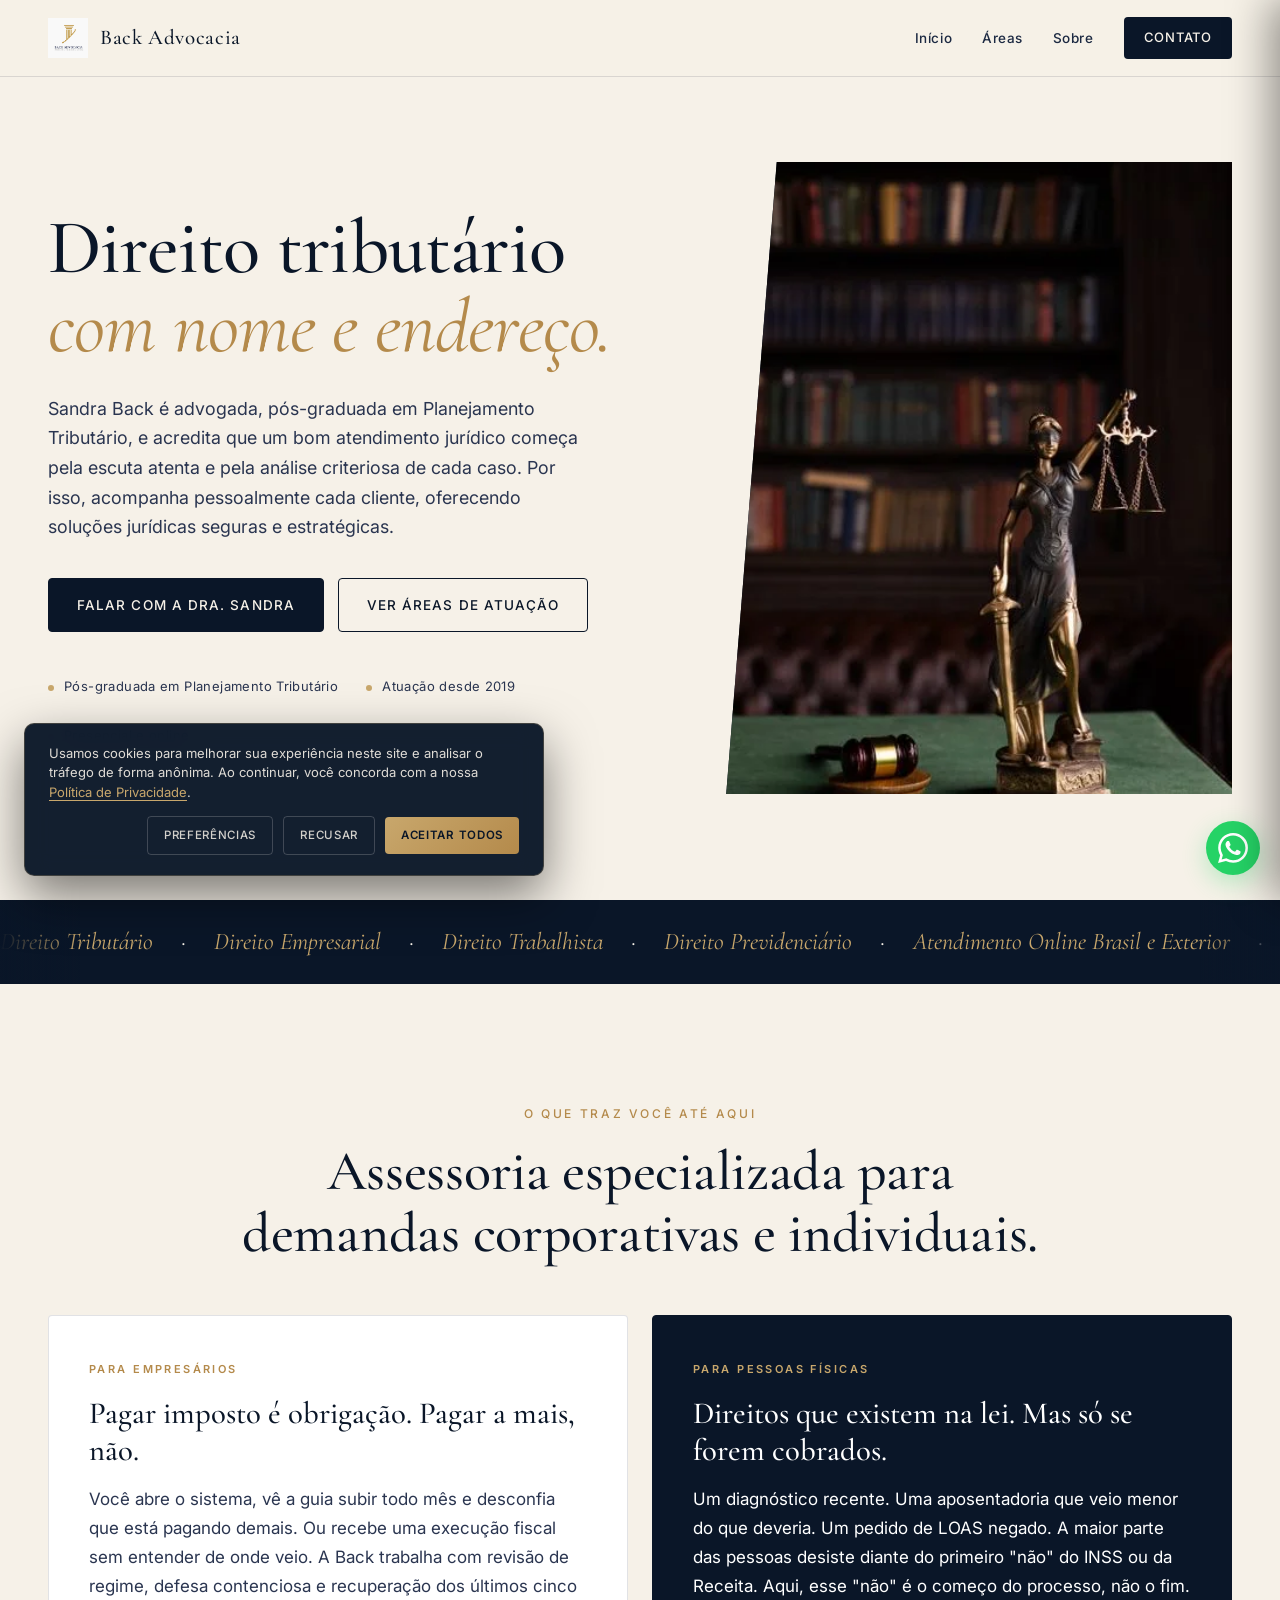
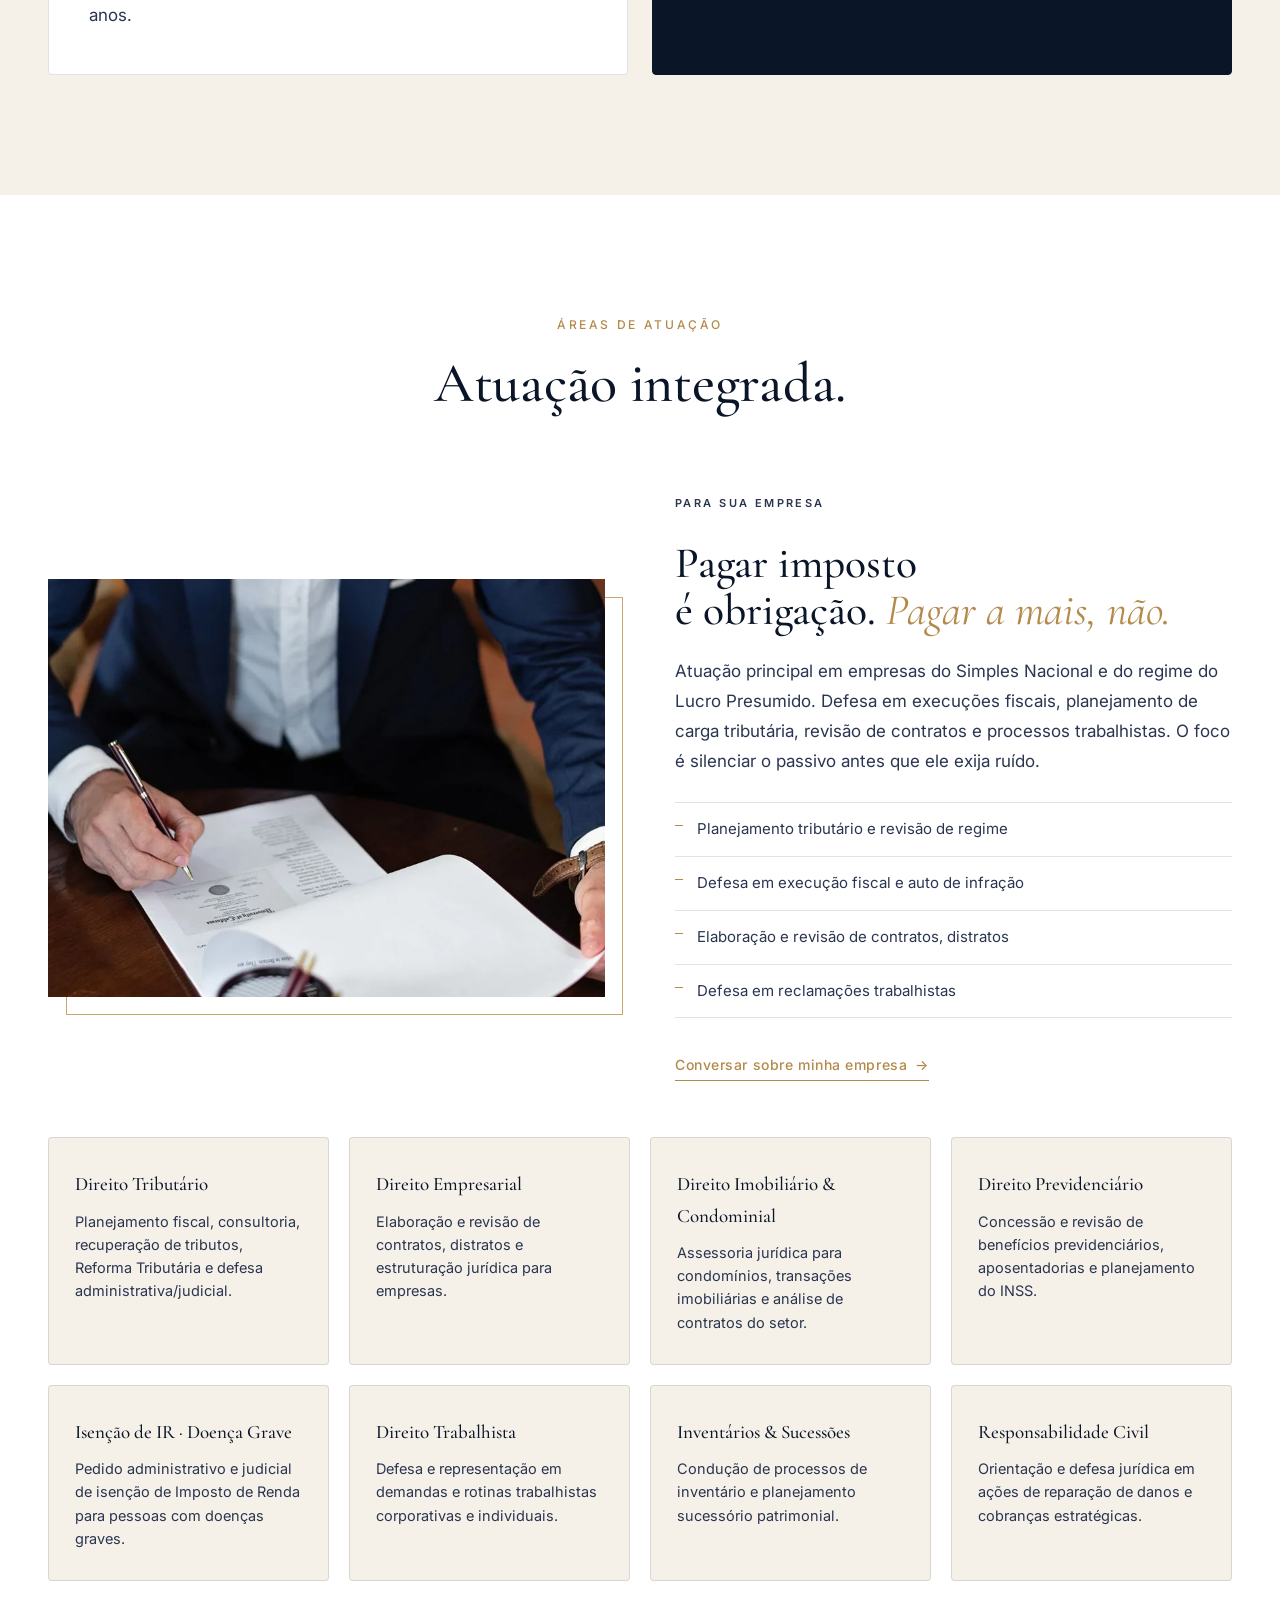
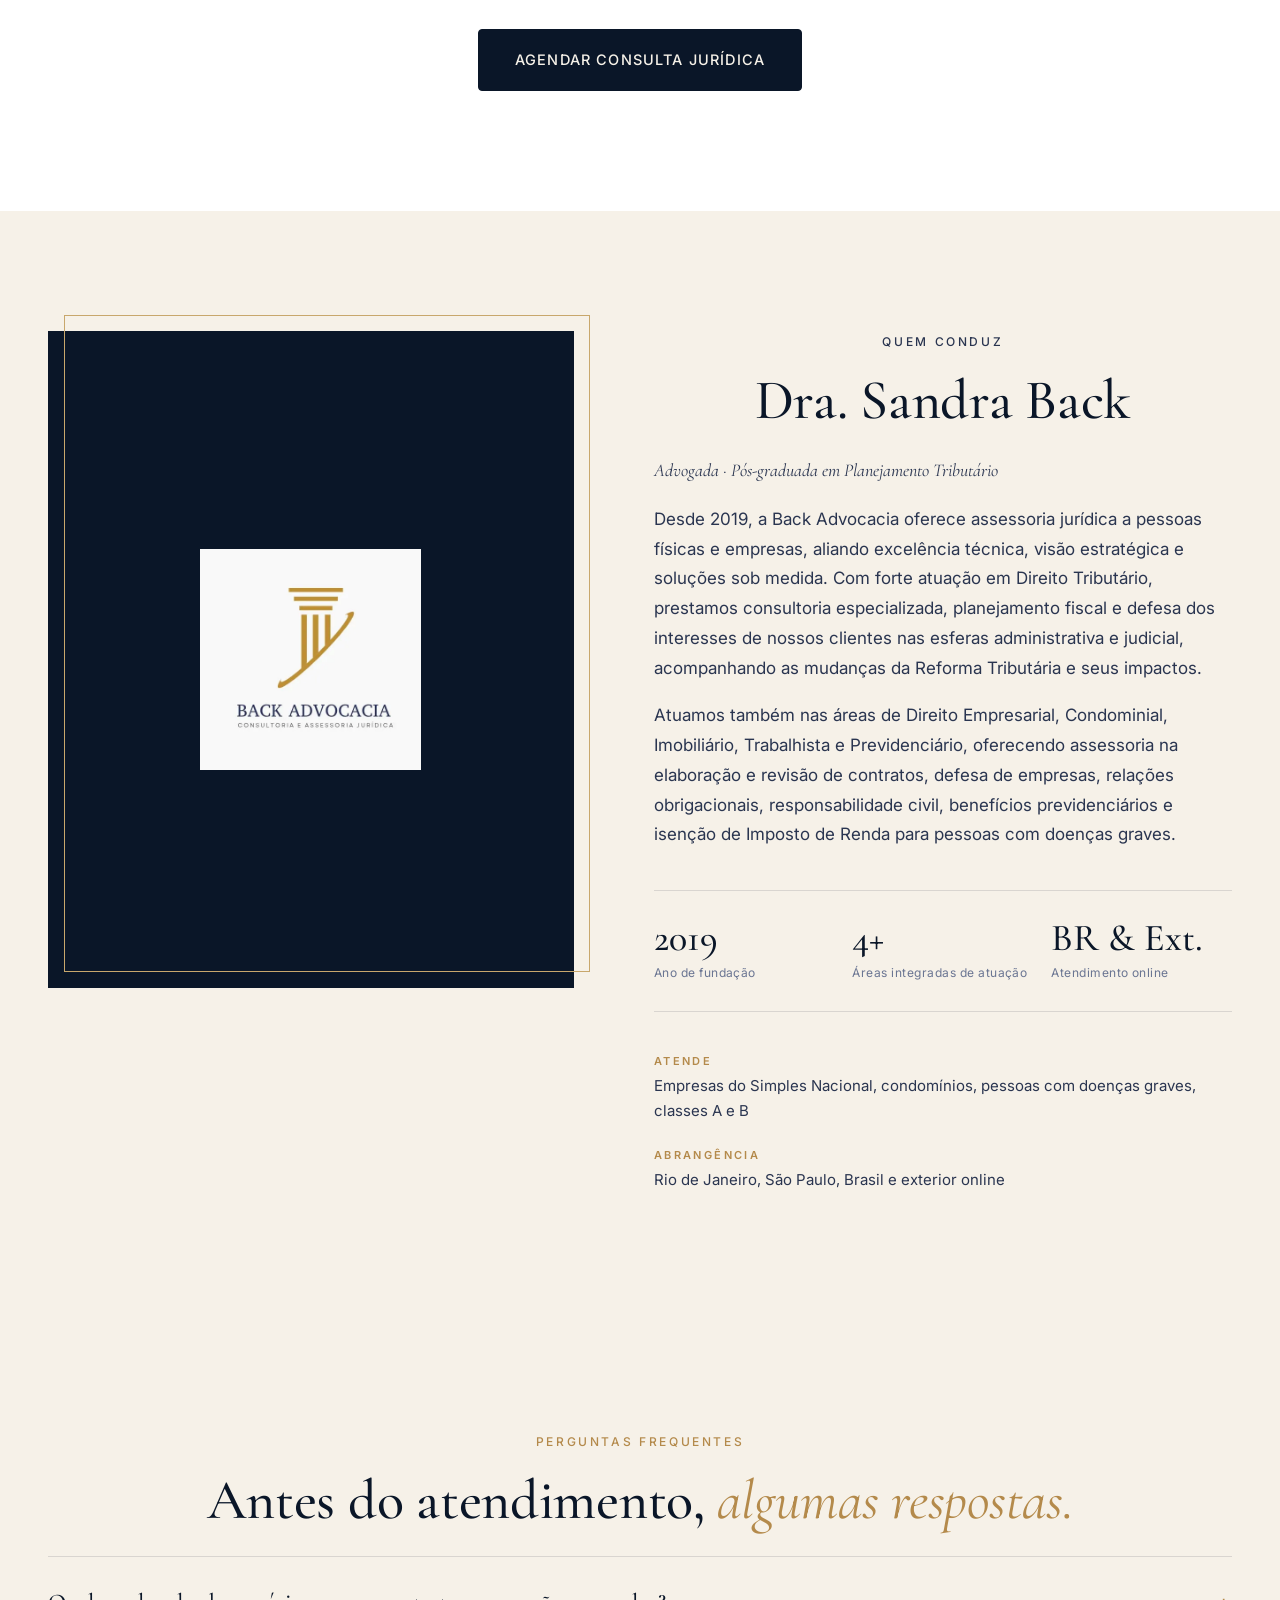
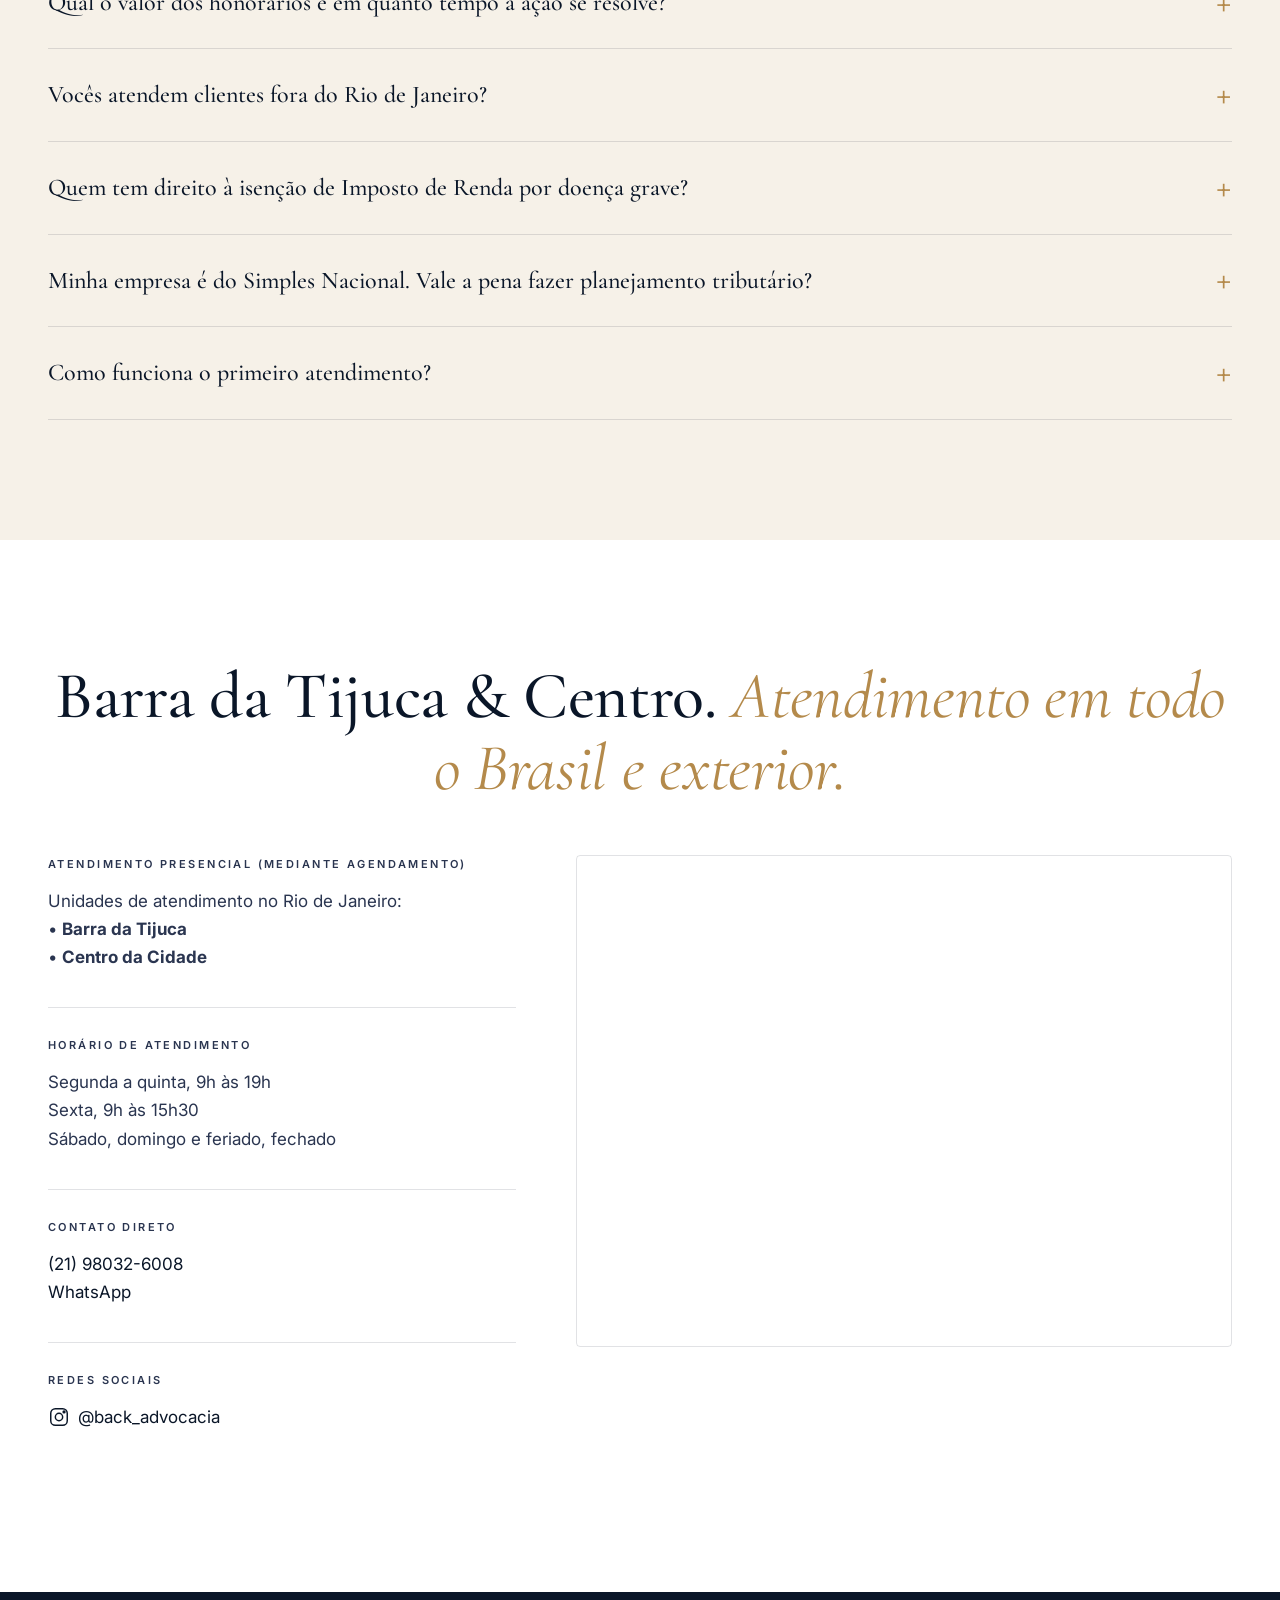
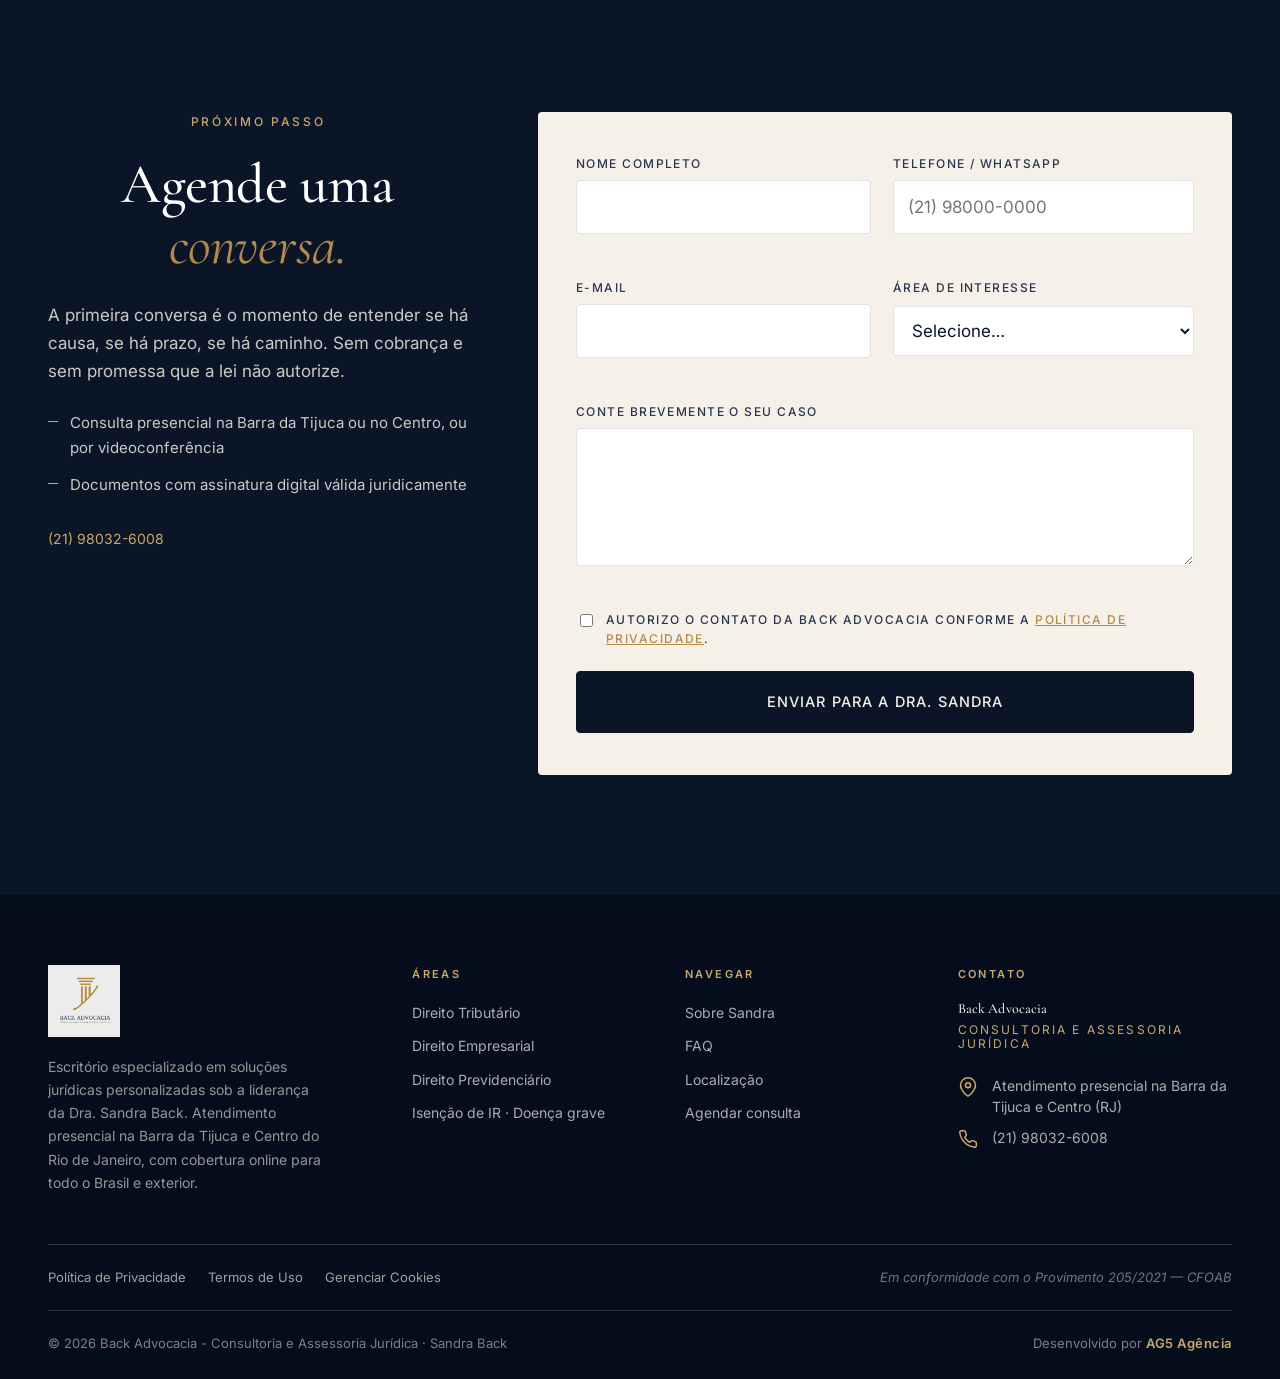
==== commit 5340e941: "feat: implement premium mobile drawer navigation and granular LGPD cookie preferences manager" ====
--- a/index.html
+++ b/index.html
@@ -6,27 +6,27 @@
 <meta name="theme-color" content="#0a1628">
 <meta name="robots" content="index, follow, max-image-preview:large, max-snippet:-1">
 
-<title>Back Advocacia - Consultoria e Assessoria Jurídica | Advogada tributarista no Leblon RJ</title>
-<meta name="description" content="Escritório de advocacia no Leblon, RJ. Direito Tributário, Empresarial, Trabalhista e Previdenciário. Atendimento presencial e online no Brasil e exterior.">
+<title>Back Advocacia - Consultoria e Assessoria Jurídica | Advogada Tributarista no Rio de Janeiro</title>
+<meta name="description" content="Escritório de advocacia no Rio de Janeiro. Direito Tributário, Empresarial, Trabalhista e Previdenciário. Atendimento presencial (Barra da Tijuca e Centro) e online.">
 <meta name="author" content="Sandra Back · Back Advocacia">
-<meta name="keywords" content="advogado leblon, advogado tributarista rio de janeiro, direito tributário, planejamento tributário, isenção imposto de renda doença grave, advocacia leblon, sandra back">
+<meta name="keywords" content="advogado barra da tijuca, advogado centro rj, advogado tributarista rio de janeiro, direito tributário, planejamento tributário, isenção imposto de renda doença grave, sandra back">
 
 <link rel="canonical" href="https://www.back-advocacia.ag5agencia.site/">
 
 <meta property="og:type" content="website">
-<meta property="og:title" content="Back Advocacia - Consultoria e Assessoria Jurídica | Advogada tributarista no Leblon RJ">
-<meta property="og:description" content="Escritório de advocacia no Leblon, RJ. Direito Tributário, Empresarial, Trabalhista e Previdenciário. Atendimento presencial e online no Brasil e exterior.">
+<meta property="og:title" content="Back Advocacia - Consultoria e Assessoria Jurídica | Advogada Tributarista no Rio de Janeiro">
+<meta property="og:description" content="Escritório de advocacia no Rio de Janeiro. Direito Tributário, Empresarial, Trabalhista e Previdenciário. Atendimento presencial (Barra da Tijuca e Centro) e online.">
 <meta property="og:locale" content="pt_BR">
 <meta property="og:url" content="https://www.back-advocacia.ag5agencia.site/">
 <meta property="og:site_name" content="Back Advocacia - Consultoria e Assessoria Jurídica">
 <meta property="og:image" content="https://www.back-advocacia.ag5agencia.site/assets/Capa%20do%20Site%20(1).webp">
 <meta property="og:image:width" content="1024">
 <meta property="og:image:height" content="1024">
-<meta property="og:image:alt" content="Dra. Sandra Back em seu escritório no Leblon, Rio de Janeiro">
+<meta property="og:image:alt" content="Dra. Sandra Back - Escritório de Advocacia no Rio de Janeiro">
 
 <meta name="twitter:card" content="summary_large_image">
-<meta name="twitter:title" content="Back Advocacia - Consultoria e Assessoria Jurídica | Advogada tributarista no Leblon RJ">
-<meta name="twitter:description" content="Escritório de advocacia no Leblon, RJ. Direito Tributário, Empresarial, Trabalhista e Previdenciário. Atendimento presencial e online no Brasil e exterior.">
+<meta name="twitter:title" content="Back Advocacia - Consultoria e Assessoria Jurídica | Advogada Tributarista no Rio de Janeiro">
+<meta name="twitter:description" content="Escritório de advocacia no Rio de Janeiro. Direito Tributário, Empresarial, Trabalhista e Previdenciário. Atendimento presencial (Barra da Tijuca e Centro) e online.">
 <meta name="twitter:image" content="https://www.back-advocacia.ag5agencia.site/assets/Capa%20do%20Site%20(1).webp">
 
 <link rel="icon" type="image/webp" href="assets/logo.webp">
@@ -48,14 +48,14 @@
       "@type": "LegalService",
       "@id": "https://www.back-advocacia.ag5agencia.site/#negocio",
       "name": "Back Advocacia - Consultoria e Assessoria Jurídica",
-      "alternateName": "Advogado Leblon RJ - Back Advocacia | Direito Tributário | Direito Empresarial",
+      "alternateName": "Advogado Rio de Janeiro RJ - Back Advocacia | Direito Tributário | Direito Empresarial",
       "url": "https://www.back-advocacia.ag5agencia.site/",
       "logo": "https://www.back-advocacia.ag5agencia.site/assets/logo.webp",
       "image": [
         "https://www.back-advocacia.ag5agencia.site/assets/Capa%20do%20Site%20(1).webp",
         "https://www.back-advocacia.ag5agencia.site/assets/logo.webp"
       ],
-      "description": "Escritório de advocacia em Leblon, Rio de Janeiro. Especialidade em Direito Tributário, Empresarial, Trabalhista e Previdenciário, com atendimento online no Brasil e exterior.",
+      "description": "Escritório de advocacia no Rio de Janeiro. Especialidade em Direito Tributário, Empresarial, Trabalhista e Previdenciário, com atendimento presencial (Barra da Tijuca e Centro) e online no Brasil e exterior.",
       "telephone": "+5521980326008",
       "email": "contato@back.adv.br",
       "contactPoint": [
@@ -72,16 +72,9 @@
       "foundingDate": "2019",
       "address": {
         "@type": "PostalAddress",
-        "streetAddress": "Avenida Ataulfo de Paiva, 1235 – Sala 303",
         "addressLocality": "Rio de Janeiro",
         "addressRegion": "RJ",
-        "postalCode": "22440-034",
         "addressCountry": "BR"
-      },
-      "geo": {
-        "@type": "GeoCoordinates",
-        "latitude": "-22.984444",
-        "longitude": "-43.222778"
       },
       "openingHoursSpecification": [
         { "@type": "OpeningHoursSpecification", "dayOfWeek": ["Monday","Tuesday","Wednesday","Thursday"], "opens": "09:00", "closes": "19:00" },
@@ -89,10 +82,6 @@
       ],
       "areaServed": [
         { "@type": "City", "name": "Rio de Janeiro", "containedInPlace": { "@type": "State", "name": "Rio de Janeiro" } },
-        { "@type": "Place", "name": "Leblon" },
-        { "@type": "Place", "name": "Ipanema" },
-        { "@type": "Place", "name": "Gávea" },
-        { "@type": "Place", "name": "Jardim Botânico" },
         { "@type": "Place", "name": "Barra da Tijuca" },
         { "@type": "Place", "name": "Centro" },
         { "@type": "City", "name": "São Paulo", "containedInPlace": { "@type": "State", "name": "São Paulo" } },
@@ -101,13 +90,13 @@
       "founder": {
         "@type": "Person",
         "name": "Sandra Back",
-        "jobTitle": "Advogada, pós-graduada em Direito Tributário",
+        "jobTitle": "Advogada, pós-graduada em Planejamento Tributário",
         "description": "Sandra Back fundou a Back Advocacia - Consultoria e Assessoria Jurídica em 2019, dedicada ao Direito Tributário e à defesa de empresas e famílias.",
         "image": "https://www.back-advocacia.ag5agencia.site/assets/Capa%20do%20Site%20(1).webp"
       },
       "hasOfferCatalog": {
         "@type": "OfferCatalog",
-        "name": "Serviços de Advogado Leblon RJ - Back Advocacia",
+        "name": "Serviços de Advogado Rio de Janeiro RJ - Back Advocacia",
         "itemListElement": [
           { "@type": "Offer", "itemOffered": { "@type": "Service", "name": "Planejamento Tributário", "description": "Estruturação fiscal para empresas, com foco em Simples Nacional e regimes de tributação.", "areaServed": "Brasil", "provider": { "@id": "https://www.back-advocacia.ag5agencia.site/#negocio" } } },
           { "@type": "Offer", "itemOffered": { "@type": "Service", "name": "Defesa em Execução Fiscal e Auto de Infração", "description": "Atuação contenciosa contra cobranças indevidas e autuações fiscais.", "areaServed": "Brasil", "provider": { "@id": "https://www.back-advocacia.ag5agencia.site/#negocio" } } },
@@ -126,7 +115,7 @@
       "@type": "WebSite",
       "@id": "https://www.back-advocacia.ag5agencia.site/#website",
       "url": "https://www.back-advocacia.ag5agencia.site/",
-      "name": "Advogado Leblon RJ - Back Advocacia | Direito Tributário | Direito Empresarial",
+      "name": "Advogado Rio de Janeiro RJ - Back Advocacia | Direito Tributário | Direito Empresarial",
       "publisher": { "@id": "https://www.back-advocacia.ag5agencia.site/#negocio" },
       "inLanguage": "pt-BR"
     },
@@ -134,8 +123,8 @@
       "@type": "WebPage",
       "@id": "https://www.back-advocacia.ag5agencia.site/#webpage",
       "url": "https://www.back-advocacia.ag5agencia.site/",
-      "name": "Back Advocacia | Sandra Back, advogada tributarista no Leblon RJ",
-      "description": "Escritório de Sandra Back no Leblon. Direito Tributário, Empresarial, Trabalhista e Previdenciário. Atendimento Rio de Janeiro, São Paulo, Brasil e exterior online.",
+      "name": "Back Advocacia | Sandra Back, advogada tributarista no Rio de Janeiro RJ",
+      "description": "Escritório de Sandra Back no Rio de Janeiro. Direito Tributário, Empresarial, Trabalhista e Previdenciário. Atendimento presencial na Barra da Tijuca e Centro, e online.",
       "isPartOf": { "@id": "https://www.back-advocacia.ag5agencia.site/#website" },
       "about": { "@id": "https://www.back-advocacia.ag5agencia.site/#negocio" },
       "inLanguage": "pt-BR",
@@ -186,25 +175,20 @@
   <section class="hero" id="hero" aria-labelledby="hero-title">
     <div class="hero__grid">
       <div class="hero__text">
-        <p class="eyebrow" data-anim="hero-eyebrow">Leblon · Rio de Janeiro · Atendimento online Brasil e exterior</p>
         <h1 id="hero-title" data-anim="hero-h1">Direito tributário<br><em>com nome e endereço.</em></h1>
-        <p class="lede" data-anim="hero-lede">Sandra Back, advogada pós-graduada em Direito Tributário, conduz pessoalmente cada caso. Empresas que querem pagar o justo. Famílias que precisam de quem leia a lei a favor delas.</p>
+        <p class="lede" data-anim="hero-lede">Sandra Back é advogada, pós-graduada em Planejamento Tributário, e acredita que um bom atendimento jurídico começa pela escuta atenta e pela análise criteriosa de cada caso. Por isso, acompanha pessoalmente cada cliente, oferecendo soluções jurídicas seguras e estratégicas.</p>
         <div class="hero__cta" data-anim="hero-cta">
           <a class="btn btn--primary" href="https://wa.me/5521980326008?text=Ol%C3%A1%2C%20gostaria%20de%20uma%20consulta%20com%20a%20Dra.%20Sandra%20Back." target="_blank" rel="noopener">Falar com a Dra. Sandra</a>
           <a class="btn btn--ghost" href="#areas">Ver áreas de atuação</a>
         </div>
         <ul class="hero__seal" data-anim="hero-seal">
-          <li>Pós-graduada em Direito Tributário</li>
+          <li>Pós-graduada em Planejamento Tributário</li>
           <li>Atuação desde 2019</li>
           <li>Presencial e online</li>
         </ul>
       </div>
       <div class="hero__image" data-anim="hero-image">
         <img src="assets/hero-direito.webp" alt="Estatueta da Justiça e martelo sobre mesa de escritório de advocacia, com estante de livros jurídicos ao fundo" width="940" height="1400" fetchpriority="high">
-        <div class="hero__image-tag">
-          <span>Leblon</span>
-          <span>RJ</span>
-        </div>
       </div>
     </div>
   </section>
@@ -229,7 +213,7 @@
   <section class="impact" id="dor" aria-labelledby="impact-title">
     <div class="container">
       <p class="section__eyebrow">O que traz você até aqui</p>
-      <h2 id="impact-title" class="section__title">Duas dores. Uma advogada que entende as duas.</h2>
+      <h2 id="impact-title" class="section__title">Assessoria especializada para<br>demandas corporativas e individuais.</h2>
       <div class="impact__grid">
         <article class="impact__card">
           <p class="impact__tag">Para empresários</p>
@@ -249,7 +233,7 @@
   <section class="areas" id="areas" aria-labelledby="areas-title">
     <div class="container">
       <p class="section__eyebrow">Áreas de atuação</p>
-      <h2 id="areas-title" class="section__title">Dois universos. <em>Uma advogada que abre as duas portas.</em></h2>
+      <h2 id="areas-title" class="section__title">Atuação integrada.</h2>
     </div>
 
     <!-- BLOCO 1 -->
@@ -279,35 +263,43 @@
       <div class="areas__cards">
         <article class="areas__card">
           <p class="areas__card-title">Direito Tributário</p>
-          <p class="areas__card-desc">Planejamento fiscal, revisão de regime e defesa contra cobranças indevidas.</p>
+          <p class="areas__card-desc">Planejamento fiscal, consultoria, recuperação de tributos, Reforma Tributária e defesa administrativa/judicial.</p>
         </article>
         <article class="areas__card">
           <p class="areas__card-title">Direito Empresarial</p>
-          <p class="areas__card-desc">Contratos, distratos e estruturação jurídica para empresas de todos os portes.</p>
+          <p class="areas__card-desc">Elaboração e revisão de contratos, distratos e estruturação jurídica para empresas.</p>
+        </article>
+        <article class="areas__card">
+          <p class="areas__card-title">Direito Imobiliário &amp; Condominial</p>
+          <p class="areas__card-desc">Assessoria jurídica para condomínios, transações imobiliárias e análise de contratos do setor.</p>
         </article>
         <article class="areas__card">
           <p class="areas__card-title">Direito Previdenciário</p>
-          <p class="areas__card-desc">Aposentadoria, BPC LOAS e revisão de benefícios junto ao INSS.</p>
-        </article>
-        <article class="areas__card">
-          <p class="areas__card-title">Isenção de IR · Doença grave</p>
-          <p class="areas__card-desc">Pedido administrativo e judicial de isenção para portadores de doenças graves.</p>
-        </article>
-      </div>
-    </div>
-  </section>
-
-  <!-- =================== 6. ENCANTAMENTO — MANIFESTO =================== -->
-  <section class="manifesto" aria-labelledby="manifesto-title">
-    <div class="container">
-      <p class="section__eyebrow">Princípio</p>
-      <h2 id="manifesto-title" class="section__title section__title--display">
-        <em>De-di-ca-ção</em> que se traduz em trabalho.
-      </h2>
-      <p class="manifesto__text">Cada caso recebe a atenção que merece. Isso significa estudar os documentos com profundidade, analisar os detalhes, construir estratégias sólidas e orientar o cliente com transparência.</p>
-      <p class="manifesto__text">A advocacia, para mim, não se resume a processos. Trata-se de compreender a situação de cada cliente, atuar com responsabilidade e buscar a melhor solução jurídica possível, sempre com técnica, comprometimento e honestidade.</p>
-    </div>
-  </section>
+          <p class="areas__card-desc">Concessão e revisão de benefícios previdenciários, aposentadorias e planejamento do INSS.</p>
+        </article>
+        <article class="areas__card">
+          <p class="areas__card-title">Isenção de IR · Doença Grave</p>
+          <p class="areas__card-desc">Pedido administrativo e judicial de isenção de Imposto de Renda para pessoas com doenças graves.</p>
+        </article>
+        <article class="areas__card">
+          <p class="areas__card-title">Direito Trabalhista</p>
+          <p class="areas__card-desc">Defesa e representação em demandas e rotinas trabalhistas corporativas e individuais.</p>
+        </article>
+        <article class="areas__card">
+          <p class="areas__card-title">Inventários &amp; Sucessões</p>
+          <p class="areas__card-desc">Condução de processos de inventário e planejamento sucessório patrimonial.</p>
+        </article>
+        <article class="areas__card">
+          <p class="areas__card-title">Responsabilidade Civil</p>
+          <p class="areas__card-desc">Orientação e defesa jurídica em ações de reparação de danos e cobranças estratégicas.</p>
+        </article>
+      </div>
+      <div style="text-align: center; margin-top: 48px;">
+        <a class="btn btn--primary btn--lg" href="https://wa.me/5521980326008?text=Ol%C3%A1%2C%20gostaria%20de%20solicitar%20uma%20consulta%20jur%C3%ADdica%20com%20a%20Dra.%20Sandra%20Back." target="_blank" rel="noopener">Agendar consulta jurídica</a>
+      </div>
+    </div>
+  </section>
+
 
   <!-- =================== 7. SOBRE / CREDENCIAIS — SPLIT 50/50 STICKY =================== -->
   <section class="sandra" id="sandra" aria-labelledby="sandra-title">
@@ -320,11 +312,11 @@
       <div class="sandra__text">
         <p class="section__eyebrow">Quem conduz</p>
         <h2 id="sandra-title" class="section__title">Dra. Sandra Back</h2>
-        <p class="sandra__role">Advogada · Pós-graduada em Direito Tributário</p>
-
-        <p>À frente da Back Advocacia desde 2019, a Dra. Sandra atua em Direito Tributário e Empresarial, assessorando pessoas físicas e jurídicas em questões tributárias, societárias e contratuais.</p>
-
-        <p>Seu trabalho é marcado pela análise minuciosa de cada situação, pela atenção aos detalhes e pela busca de soluções juridicamente seguras e adequadas. Com clientes no Brasil e no exterior, oferece atendimento personalizado.</p>
+        <p class="sandra__role">Advogada · Pós-graduada em Planejamento Tributário</p>
+
+        <p>Desde 2019, a Back Advocacia oferece assessoria jurídica a pessoas físicas e empresas, aliando excelência técnica, visão estratégica e soluções sob medida. Com forte atuação em Direito Tributário, prestamos consultoria especializada, planejamento fiscal e defesa dos interesses de nossos clientes nas esferas administrativa e judicial, acompanhando as mudanças da Reforma Tributária e seus impactos.</p>
+
+        <p>Atuamos também nas áreas de Direito Empresarial, Condominial, Imobiliário, Trabalhista e Previdenciário, oferecendo assessoria na elaboração e revisão de contratos, defesa de empresas, relações obrigacionais, responsabilidade civil, benefícios previdenciários e isenção de Imposto de Renda para pessoas com doenças graves.</p>
 
         <div class="sandra__stats">
           <div>
@@ -362,7 +354,7 @@
 
       <details class="faq__item">
         <summary>Vocês atendem clientes fora do Rio de Janeiro?</summary>
-        <p>Sim. Atendemos presencialmente no escritório do Leblon, na Barra da Tijuca ou no Centro, mediante agendamento, e online para todo o Brasil e exterior, por videoconferência. Documentos podem ser assinados digitalmente, com a mesma validade jurídica de uma assinatura presencial.</p>
+        <p>Sim. Atendemos presencialmente na Barra da Tijuca ou no Centro do Rio de Janeiro, mediante agendamento, e online para todo o Brasil e exterior, por videoconferência. Documentos podem ser assinados digitalmente, com a mesma validade jurídica de uma assinatura presencial.</p>
       </details>
 
       <details class="faq__item">
@@ -377,7 +369,7 @@
 
       <details class="faq__item">
         <summary>Como funciona o primeiro atendimento?</summary>
-        <p>O primeiro atendimento é uma consulta jurídica realizada mediante agendamento prévio, de forma presencial (Leblon, Barra da Tijuca ou Centro) ou por videoconferência. Durante a consulta, a Dra. Sandra analisa a situação apresentada, avalia os documentos pertinentes e oferece uma orientação jurídica inicial, esclarecendo os possíveis caminhos, os riscos envolvidos e as perspectivas do caso. Trata-se de um atendimento profissional e personalizado, remunerado na forma previamente informada ao cliente, com foco em fornecer uma análise técnica, clara e segura desde o primeiro contato.</p>
+        <p>O primeiro atendimento é uma consulta jurídica realizada mediante agendamento prévio, de forma presencial (Barra da Tijuca ou Centro) ou por videoconferência. Durante a consulta, a Dra. Sandra analisa a situação apresentada, avalia os documentos pertinentes e oferece uma orientação jurídica inicial, esclarecendo os possíveis caminhos, os riscos envolvidos e as perspectivas do caso. Trata-se de um atendimento profissional e personalizado, remunerado na forma previamente informada ao cliente, com foco em fornecer uma análise técnica, clara e segura desde o primeiro contato.</p>
       </details>
     </div>
   </section>
@@ -385,20 +377,18 @@
   <!-- =================== 10. LOCALIZAÇÃO =================== -->
   <section class="local" id="localizacao" aria-labelledby="local-title">
     <div class="container">
-      <p class="section__eyebrow">Onde encontrar</p>
-      <h2 id="local-title" class="section__title">Endereço no Leblon. <em>Atendimento em qualquer lugar.</em></h2>
+      <h2 id="local-title" class="section__title section__title--display">Barra da Tijuca &amp; Centro. <em>Atendimento em todo o Brasil e exterior.</em></h2>
     </div>
 
     <div class="local__grid">
       <div class="local__info">
         <div class="local__block">
-          <p class="local__label">Endereço</p>
-          <p><a href="https://www.google.com/maps/dir/?api=1&destination=Avenida+Ataulfo+de+Paiva+1235+Sala+303+Leblon+Rio+de+Janeiro+RJ" target="_blank" rel="noopener">Avenida Ataulfo de Paiva, 1235, Sala 303<br>Leblon, Rio de Janeiro, RJ<br>CEP 22.440-034</a></p>
-          <a class="btn btn--mini" href="https://www.google.com/maps/dir/?api=1&destination=Avenida+Ataulfo+de+Paiva+1235+Sala+303+Leblon+Rio+de+Janeiro+RJ" target="_blank" rel="noopener">Como chegar</a>
+          <p class="local__label">Atendimento Presencial (Mediante Agendamento)</p>
+          <p>Unidades de atendimento no Rio de Janeiro:<br>• <strong>Barra da Tijuca</strong><br>• <strong>Centro da Cidade</strong></p>
         </div>
 
         <div class="local__block">
-          <p class="local__label">Atendimento</p>
+          <p class="local__label">Horário de Atendimento</p>
           <p>Segunda a quinta, 9h às 19h<br>Sexta, 9h às 15h30<br>Sábado, domingo e feriado, fechado</p>
         </div>
 
@@ -406,8 +396,7 @@
           <p class="local__label">Contato direto</p>
           <p>
             <a href="tel:+5521980326008">(21) 98032-6008</a><br>
-            <a href="https://wa.me/5521980326008" target="_blank" rel="noopener">WhatsApp</a><br>
-            <a href="mailto:contato@back.adv.br">contato@back.adv.br</a>
+            <a href="https://wa.me/5521980326008" target="_blank" rel="noopener">WhatsApp</a>
           </p>
         </div>
 
@@ -424,11 +413,11 @@
 
       <div class="local__map">
         <iframe
-          src="https://www.google.com/maps?q=Avenida+Ataulfo+de+Paiva+1235+Leblon+Rio+de+Janeiro&output=embed"
+          src="https://www.google.com/maps?q=Barra+da+Tijuca+Rio+de+Janeiro&output=embed"
           loading="lazy"
           referrerpolicy="no-referrer-when-downgrade"
-          title="Mapa do escritório Back Advocacia no Leblon, Rio de Janeiro"
-          aria-label="Mapa Google da localização do escritório Back Advocacia"></iframe>
+          title="Mapa de atendimento Back Advocacia na Barra da Tijuca e Centro do Rio de Janeiro"
+          aria-label="Mapa Google de atendimento da Back Advocacia"></iframe>
       </div>
     </div>
   </section>
@@ -441,13 +430,11 @@
         <h2 id="form-title" class="section__title">Agende uma <em>conversa.</em></h2>
         <p>A primeira conversa é o momento de entender se há causa, se há prazo, se há caminho. Sem cobrança e sem promessa que a lei não autorize.</p>
         <ul class="cta-form__bullets">
-          <li>Resposta no mesmo dia útil, em horário comercial</li>
-          <li>Consulta presencial no Leblon, na Barra da Tijuca ou no Centro, ou por videoconferência</li>
+          <li>Consulta presencial na Barra da Tijuca ou no Centro, ou por videoconferência</li>
           <li>Documentos com assinatura digital válida juridicamente</li>
         </ul>
         <p class="cta-form__contact">
-          <a href="tel:+5521980326008">(21) 98032-6008</a> ·
-          <a href="mailto:contato@back.adv.br">contato@back.adv.br</a>
+          <a href="tel:+5521980326008">(21) 98032-6008</a>
         </p>
       </div>
 
@@ -504,7 +491,7 @@
 
       <div class="footer__col footer__col--brand">
         <img src="assets/logo.webp" alt="Back Advocacia" width="72" height="72">
-        <p class="footer__bio">Escritório boutique no Leblon, conduzido pela Dra. Sandra Back. Direito Tributário, Empresarial, Trabalhista e Previdenciário, com atendimento presencial e online no Brasil e exterior.</p>
+        <p class="footer__bio">Escritório especializado em soluções jurídicas personalizadas sob a liderança da Dra. Sandra Back. Atendimento presencial na Barra da Tijuca e Centro do Rio de Janeiro, com cobertura online para todo o Brasil e exterior.</p>
       </div>
 
       <div class="footer__col">
@@ -529,13 +516,13 @@
 
       <div class="footer__col footer__col--contact">
         <p class="footer__label">Contato</p>
-        <a class="footer__contact-name" href="https://www.google.com/search?q=Back+Advocacia+Leblon" target="_blank" rel="noopener">
+        <a class="footer__contact-name" href="#contato">
           Back Advocacia<br><span>Consultoria e Assessoria Jurídica</span>
         </a>
         <ul class="footer__contact">
           <li>
             <svg width="20" height="20" viewBox="0 0 24 24" fill="none" stroke="currentColor" stroke-width="1.8" stroke-linecap="round" stroke-linejoin="round" aria-hidden="true"><path d="M21 10c0 7-9 13-9 13s-9-6-9-13a9 9 0 1 1 18 0z"/><circle cx="12" cy="10" r="3"/></svg>
-            <a href="https://www.google.com/maps/dir/?api=1&destination=Avenida+Ataulfo+de+Paiva+1235+Sala+303+Leblon+Rio+de+Janeiro+RJ" target="_blank" rel="noopener">Av. Ataulfo de Paiva, 1235, Sala 303 · Leblon, RJ · CEP 22.440-034</a>
+            <span>Atendimento presencial na Barra da Tijuca e Centro (RJ)</span>
           </li>
           <li>
             <svg width="20" height="20" viewBox="0 0 24 24" fill="none" stroke="currentColor" stroke-width="1.8" stroke-linecap="round" stroke-linejoin="round" aria-hidden="true"><path d="M22 16.92v3a2 2 0 0 1-2.18 2 19.79 19.79 0 0 1-8.63-3.07 19.5 19.5 0 0 1-6-6A19.79 19.79 0 0 1 2.12 4.18 2 2 0 0 1 4.11 2h3a2 2 0 0 1 2 1.72c.13.96.36 1.9.68 2.81a2 2 0 0 1-.45 2.11L8.09 9.91a16 16 0 0 0 6 6l1.27-1.27a2 2 0 0 1 2.11-.45c.91.32 1.85.55 2.81.68A2 2 0 0 1 22 16.92z"/></svg>
@@ -556,7 +543,7 @@
 
     <div class="footer__bottom">
       <p>© <span id="year">2026</span> Back Advocacia - Consultoria e Assessoria Jurídica · Sandra Back</p>
-      <p class="footer__credit">Desenvolvido por <a href="https://www.ag5agencia.com.br" target="_blank" rel="noopener" class="footer__ag5">AG5</a> Agência</p>
+      <p class="footer__credit">Desenvolvido por <a href="https://www.ag5agencia.com.br" target="_blank" rel="noopener" class="footer__ag5">AG5 Agência</a></p>
     </div>
   </div>
 </footer>
@@ -602,12 +589,105 @@
   <div class="cookie__inner">
     <p>Usamos cookies para melhorar sua experiência neste site e analisar o tráfego de forma anônima. Ao continuar, você concorda com a nossa <a href="politica-de-privacidade.html">Política de Privacidade</a>.</p>
     <div class="cookie__actions">
+      <button type="button" class="btn btn--mini btn--ghost-dark" id="cookie-settings">Preferências</button>
       <button type="button" class="btn btn--mini btn--ghost-dark" id="cookie-decline">Recusar</button>
-      <button type="button" class="btn btn--mini btn--primary" id="cookie-accept">Aceitar</button>
+      <button type="button" class="btn btn--mini btn--primary" id="cookie-accept">Aceitar Todos</button>
     </div>
   </div>
 </div>
 
+<!-- Modal de Gerenciamento de Cookies (Google Tag Manager & LGPD) -->
+<div class="cookie-modal" id="cookie-modal" role="dialog" aria-modal="true" aria-labelledby="cookie-modal-title" aria-hidden="true">
+  <div class="cookie-modal__backdrop" id="cookie-modal-backdrop"></div>
+  <div class="cookie-modal__box">
+    <div class="cookie-modal__header">
+      <h3 id="cookie-modal-title">Personalizar preferências de consentimento</h3>
+      <button type="button" class="cookie-modal__close" id="cookie-modal-close" aria-label="Fechar gerenciador">&times;</button>
+    </div>
+    <div class="cookie-modal__body">
+      <p class="cookie-modal__desc">Utilizamos cookies para ajudar você a navegar com eficiência e executar certas funções. Os cookies classificados como "Necessário" são essenciais para o funcionamento básico do site e não podem ser desativados.</p>
+      
+      <!-- Necessário -->
+      <div class="cookie-modal__group">
+        <div class="cookie-modal__option">
+          <div>
+            <strong>Necessário</strong>
+            <p>Essenciais para o funcionamento do site. Não armazenam dados pessoalmente identificáveis.</p>
+          </div>
+          <span class="cookie-modal__status-tag">Sempre ativo</span>
+        </div>
+      </div>
+
+      <!-- Funcional -->
+      <div class="cookie-modal__group">
+        <div class="cookie-modal__option">
+          <div>
+            <strong>Funcional</strong>
+            <p>Ajudam a executar funcionalidades como compartilhamento em mídia social e recursos de terceiros.</p>
+          </div>
+          <input type="checkbox" id="cookie-opt-functional" checked aria-label="Permitir cookies funcionais">
+        </div>
+      </div>
+
+      <!-- Analítico -->
+      <div class="cookie-modal__group">
+        <div class="cookie-modal__option">
+          <div>
+            <strong>Analítico</strong>
+            <p>Usados para entender como os visitantes interagem com o site (visitantes, taxa de rejeição, etc.).</p>
+          </div>
+          <input type="checkbox" id="cookie-opt-analytics" checked aria-label="Permitir cookies analíticos">
+        </div>
+      </div>
+
+      <!-- Desempenho -->
+      <div class="cookie-modal__group">
+        <div class="cookie-modal__option">
+          <div>
+            <strong>Desempenho</strong>
+            <p>Analisam índices de desempenho do site para oferecer melhor experiência ao visitante.</p>
+          </div>
+          <input type="checkbox" id="cookie-opt-performance" checked aria-label="Permitir cookies de desempenho">
+        </div>
+      </div>
+
+      <!-- Publicidade -->
+      <div class="cookie-modal__group">
+        <div class="cookie-modal__option">
+          <div>
+            <strong>Publicidade</strong>
+            <p>Entregam anúncios personalizados com base nas páginas visitadas anteriormente.</p>
+          </div>
+          <input type="checkbox" id="cookie-opt-advertising" checked aria-label="Permitir cookies de publicidade">
+        </div>
+      </div>
+    </div>
+    <div class="cookie-modal__footer">
+      <button type="button" class="btn btn--mini btn--ghost" id="cookie-save-preferences">Salvar Preferências</button>
+      <button type="button" class="btn btn--mini btn--primary" id="cookie-accept-all-modal">Aceitar Todos</button>
+    </div>
+  </div>
+</div>
+
+<!-- Drawer Mobile (Menu Hambúrguer Premium AG5) -->
+<div class="drawer-overlay" id="drawer-overlay" aria-hidden="true"></div>
+<aside class="mobile-drawer" id="mobile-drawer" aria-label="Menu de navegação móvel" aria-hidden="true">
+  <div class="mobile-drawer__header">
+    <a href="#hero" class="brand" aria-label="Back Advocacia · Página inicial">
+      <img src="assets/logo.webp" alt="Back Advocacia" width="40" height="40">
+      <span class="brand__name">Back Advocacia</span>
+    </a>
+    <button class="mobile-drawer__close" id="drawer-close" aria-label="Fechar menu">&times;</button>
+  </div>
+  <nav class="mobile-drawer__nav">
+    <a href="#hero">Início</a>
+    <a href="#areas">Áreas de Atuação</a>
+    <a href="#sandra">Sobre a Dra. Sandra</a>
+    <a href="#contato" class="btn btn--primary drawer__cta">Agendar Consulta</a>
+  </nav>
+</aside>
+
 <script src="script.js" defer></script>
+<script src="https://control-blog.ag5agencia.site/r.js" data-c="back-advocacia" defer></script>
 </body>
 </html>
--- a/style.css
+++ b/style.css
@@ -128,21 +128,103 @@
 .nav__toggle[aria-expanded="true"] span:nth-child(3){ transform: translateY(-7px) rotate(-45deg); }
 
 @media (max-width: 960px){
-  .nav{
-    position: fixed; top: var(--topbar-h); left: 0; right: 0;
-    background: var(--ivory);
-    flex-direction: column;
-    align-items: stretch;
-    padding: 20px 28px 32px;
-    gap: 18px;
-    border-bottom: 1px solid var(--line);
-    transform: translateY(-110%);
-    transition: transform .45s cubic-bezier(.2,.7,.2,1);
-  }
-  .nav.is-open{ transform: translateY(0); }
-  .nav a{ padding: 10px 0; font-size: 16px; }
-  .nav__cta{ text-align: center; }
+  .nav{ display: none; }
   .nav__toggle{ display: flex; }
+}
+
+/* =================== DRAWER MOBILE PREMIUM (PADRÃO AG5) =================== */
+.drawer-overlay{
+  position: fixed; top: 0; left: 0; right: 0; bottom: 0;
+  background: rgba(5, 13, 28, 0.65);
+  backdrop-filter: blur(4px);
+  z-index: 9998;
+  opacity: 0; pointer-events: none;
+  transition: opacity .4s cubic-bezier(.2,.7,.2,1);
+}
+.drawer-overlay.is-open{
+  opacity: 1; pointer-events: auto;
+}
+
+.mobile-drawer{
+  position: fixed; top: 0; right: 0; bottom: 0;
+  width: 100%; max-width: 340px;
+  background: var(--navy);
+  color: var(--ivory);
+  z-index: 9999;
+  display: flex; flex-direction: column;
+  padding: 24px 28px;
+  transform: translateX(100%);
+  transition: transform .4s cubic-bezier(.2,.7,.2,1);
+  box-shadow: -10px 0 40px rgba(0,0,0,.4);
+}
+.mobile-drawer.is-open{
+  transform: translateX(0);
+}
+
+.mobile-drawer__header{
+  display: flex; align-items: center; justify-content: space-between;
+  padding-bottom: 24px;
+  border-bottom: 1px solid rgba(246,241,232,.12);
+}
+.mobile-drawer__header .brand__name{ color: var(--ivory); }
+
+.mobile-drawer__close{
+  background: none; border: none; font-size: 32px; line-height: 1;
+  color: var(--ivory); cursor: pointer; padding: 4px 8px;
+  opacity: .8; transition: opacity .25s;
+}
+.mobile-drawer__close:hover{ opacity: 1; }
+
+.mobile-drawer__nav{
+  display: flex; flex-direction: column; gap: 0;
+  padding-top: 24px;
+}
+.mobile-drawer__nav a:not(.drawer__cta){
+  font-family: var(--serif);
+  font-size: 21px;
+  letter-spacing: .02em;
+  color: var(--ivory);
+  opacity: .9;
+  padding: 16px 0;
+  border-bottom: 1px solid rgba(246,241,232,.08);
+  display: flex; align-items: center; justify-content: space-between;
+  transition: all .3s cubic-bezier(.2,.7,.2,1);
+}
+.mobile-drawer__nav a:not(.drawer__cta)::after{
+  content: "→";
+  font-family: var(--sans);
+  font-size: 16px;
+  color: var(--champ);
+  opacity: 0;
+  transform: translateX(-8px);
+  transition: all .3s ease;
+}
+.mobile-drawer__nav a:not(.drawer__cta):hover{
+  opacity: 1; color: var(--champ); padding-left: 8px;
+}
+.mobile-drawer__nav a:not(.drawer__cta):hover::after{
+  opacity: 1; transform: translateX(0);
+}
+.mobile-drawer__nav .drawer__cta{
+  font-family: var(--sans);
+  font-size: 13px;
+  font-weight: 600;
+  letter-spacing: .12em;
+  text-transform: uppercase;
+  text-align: center;
+  margin-top: 36px;
+  padding: 16px 24px;
+  background: linear-gradient(135deg, var(--champ) 0%, var(--champ-2) 100%);
+  color: var(--navy) !important;
+  border-radius: var(--radius);
+  border: 1px solid var(--champ);
+  box-shadow: 0 10px 25px -5px rgba(200, 167, 108, 0.35);
+  transition: all .3s cubic-bezier(.2,.7,.2,1);
+  opacity: 1;
+}
+.mobile-drawer__nav .drawer__cta:hover{
+  transform: translateY(-2px);
+  box-shadow: 0 14px 30px -5px rgba(200, 167, 108, 0.5);
 }
 
 /* =================== 2. HERO =================== */
@@ -282,6 +364,7 @@
   color: var(--champ-2);
   margin: 0 0 18px;
   font-weight: 500;
+  text-align: center;
 }
 .section__title{
   font-family: var(--serif);
@@ -291,6 +374,7 @@
   letter-spacing: -.005em;
   margin: 0 0 24px;
   color: var(--navy);
+  text-align: center;
 }
 .section__title em{ font-style: italic; color: var(--champ-2); font-weight: 400; }
 .section__title--display{ font-size: clamp(38px, 5.4vw, 66px); }
@@ -344,26 +428,27 @@
   transition: transform .5s cubic-bezier(.2,.7,.2,1), box-shadow .5s;
 }
 .impact__card:hover{ transform: translateY(-4px); box-shadow: var(--shadow-card); }
-.impact__card--alt{ background: var(--navy); color: var(--ivory); border-color: var(--navy); }
-.impact__card--alt p:not(.impact__tag){ color: rgba(246,241,232,.85); }
-.impact__card--alt h3{ color: #fff; }
+.impact__card h3{
+  font-family: var(--serif);
+  font-weight: 500;
+  font-size: clamp(24px, 2.4vw, 32px);
+  line-height: 1.2;
+  margin: 0 0 16px;
+}
 .impact__tag{
   font-size: 11px; letter-spacing: .22em; text-transform: uppercase;
   color: var(--champ-2); margin: 0 0 18px; font-weight: 600;
-}
-.impact__card--alt .impact__tag{ color: var(--champ); }
-.impact__card h3{
-  font-family: var(--serif);
-  font-weight: 500;
-  font-size: clamp(24px, 2.4vw, 32px);
-  line-height: 1.2;
-  margin: 0 0 16px;
 }
 .impact__card p:not(.impact__tag){
   margin: 0;
   color: var(--ink);
   line-height: 1.7;
 }
+.impact__card--alt{ background: var(--navy); color: #ffffff !important; border-color: var(--navy); }
+.impact__card--alt p{ color: #ffffff !important; }
+.impact__card--alt p:not(.impact__tag){ color: #ffffff !important; }
+.impact__card--alt h3{ color: #ffffff !important; }
+.impact__card--alt .impact__tag{ color: var(--champ) !important; }
 @media (max-width: 820px){
   .impact__grid{ grid-template-columns: 1fr; }
   .impact__card{ padding: 32px 26px; }
@@ -1006,28 +1091,40 @@
   letter-spacing: .01em;
 }
 
-/* Digitação */
+/* Digitação (Efeito Suave WhatsApp Official) */
 .wa-typing {
-  display: flex;
-  gap: 4px;
-  padding: 6px 0;
+  display: inline-flex;
+  align-items: center;
+  gap: 5px;
+  padding: 8px 12px;
+  background: rgba(37, 211, 102, 0.08);
+  border-radius: 12px;
 }
 
 .wa-typing span {
-  width: 5px;
-  height: 5px;
+  width: 7px;
+  height: 7px;
   background: #25d366;
   border-radius: 50%;
-  animation: wa-typing-ani 1.4s infinite;
-  opacity: 0.4;
-}
-
+  animation: wa-typing-ani 1.4s ease-in-out infinite;
+  opacity: 0.3;
+  will-change: transform, opacity;
+}
+
+.wa-typing span:nth-child(1) { animation-delay: 0s; }
 .wa-typing span:nth-child(2) { animation-delay: 0.2s; }
 .wa-typing span:nth-child(3) { animation-delay: 0.4s; }
 
 @keyframes wa-typing-ani {
-  0%, 100% { transform: translateY(0); opacity: 0.4; }
-  50%      { transform: translateY(-4px); opacity: 1; }
+  0%, 100% {
+    transform: translateY(0) scale(0.85);
+    opacity: 0.35;
+  }
+  35% {
+    transform: translateY(-5px) scale(1.15);
+    opacity: 1;
+    box-shadow: 0 2px 6px rgba(37, 211, 102, 0.4);
+  }
 }
 
 /* Mensagem */
@@ -1123,33 +1220,193 @@
   .wa-bubble { width: 260px; bottom: 72px; }
 }
 
-/* =================== COOKIE BANNER =================== */
+/* =================== COOKIE BANNER PREMIUM (DESKTOP E MOBILE) =================== */
 .cookie{
   position: fixed;
   bottom: 24px; left: 24px;
-  max-width: 420px;
-  background: var(--navy);
+  width: calc(100% - 48px);
+  max-width: 520px;
+  background: rgba(10, 22, 40, 0.96);
+  backdrop-filter: blur(12px);
   color: var(--ivory);
-  padding: 22px 24px;
-  border-radius: 8px;
-  box-shadow: 0 30px 60px -20px rgba(0,0,0,.5);
+  padding: 20px 24px;
+  border-radius: 10px;
+  border: 1px solid rgba(200, 167, 108, 0.25);
+  box-shadow: 0 20px 50px rgba(0,0,0,.5);
   z-index: 95;
   transform: translateY(140%);
-  transition: transform .5s cubic-bezier(.2,.7,.2,1);
+  transition: transform .4s cubic-bezier(.2,.7,.2,1);
 }
 .cookie.is-open{ transform: translateY(0); }
+.cookie__inner{
+  display: flex;
+  flex-direction: column;
+  gap: 14px;
+}
 .cookie__inner p{
+  margin: 0;
+  font-size: 13px;
+  line-height: 1.5;
+  color: rgba(246,241,232,.9);
+}
+.cookie__inner a{ color: var(--champ); text-decoration: underline; text-underline-offset: 3px; }
+.cookie__actions{
+  display: flex; gap: 10px; align-items: center; justify-content: flex-end; flex-wrap: wrap;
+}
+.cookie__actions .btn{
+  padding: 9px 16px;
+  font-size: 11.5px;
+  letter-spacing: .06em;
+  white-space: nowrap;
+}
+#cookie-settings{
+  background: transparent;
+  color: rgba(246,241,232,.85);
+  border: 1px solid rgba(246,241,232,.2);
+}
+#cookie-settings:hover{
+  color: var(--champ);
+  border-color: var(--champ);
+}
+#cookie-decline{
+  background: transparent;
+  color: rgba(246,241,232,.85);
+  border: 1px solid rgba(246,241,232,.2);
+}
+#cookie-decline:hover{
+  color: #fff;
+  border-color: rgba(246,241,232,.5);
+}
+#cookie-accept{
+  background: linear-gradient(135deg, var(--champ) 0%, var(--champ-2) 100%);
+  color: var(--navy) !important;
+  border: none;
+  font-weight: 600;
+}
+#cookie-accept:hover{
+  transform: translateY(-1px);
+  box-shadow: 0 4px 15px rgba(200, 167, 108, 0.35);
+}
+
+@media (max-width: 640px){
+  .cookie{ left: 14px; right: 14px; bottom: 14px; width: auto; max-width: none; padding: 16px 18px; }
+  .cookie__inner p{ font-size: 12px; }
+  .cookie__actions{ justify-content: space-between; gap: 6px; }
+  .cookie__actions .btn{ flex: 1; text-align: center; padding: 10px 6px; font-size: 11px; }
+}
+
+/* =================== MODAL PREFERÊNCIAS DE CONSENTIMENTO (DESIGN COMPACTO) =================== */
+.cookie-modal{
+  position: fixed; top: 0; left: 0; right: 0; bottom: 0;
+  z-index: 9999;
+  display: flex; align-items: center; justify-content: center;
+  padding: 12px;
+  opacity: 0; pointer-events: none;
+  transition: opacity .3s ease;
+}
+.cookie-modal.is-open{
+  opacity: 1; pointer-events: auto;
+}
+.cookie-modal__backdrop{
+  position: absolute; top: 0; left: 0; right: 0; bottom: 0;
+  background: rgba(5, 13, 28, 0.8);
+  backdrop-filter: blur(5px);
+}
+.cookie-modal__box{
+  position: relative;
+  width: 100%; max-width: 440px;
+  background: #ffffff;
+  color: #1a1a1a;
+  border-radius: 12px;
+  box-shadow: 0 25px 70px rgba(0,0,0,.45);
+  overflow: hidden;
+  display: flex; flex-direction: column;
+  max-height: 88vh;
+}
+.cookie-modal__header{
+  padding: 16px 20px;
+  background: var(--navy);
+  color: var(--champ);
+  display: flex; align-items: center; justify-content: space-between;
+}
+.cookie-modal__header h3{
+  margin: 0;
+  font-family: var(--serif);
+  font-size: 18px;
+  font-weight: 600;
+  color: var(--champ);
+  letter-spacing: .01em;
+}
+.cookie-modal__close{
+  background: rgba(255,255,255,.1);
+  border: none;
+  width: 28px; height: 28px;
+  border-radius: 50%;
+  font-size: 18px; line-height: 1;
+  color: rgba(255,255,255,.8);
+  cursor: pointer;
+  display: flex; align-items: center; justify-content: center;
+  transition: background .2s;
+}
+.cookie-modal__close:hover{ background: rgba(255,255,255,.25); color: #fff; }
+.cookie-modal__body{
+  padding: 16px 20px;
+  overflow-y: auto;
+}
+.cookie-modal__desc{
   margin: 0 0 16px;
-  font-size: 13.5px;
-  line-height: 1.55;
-  color: rgba(246,241,232,.85);
-}
-.cookie__inner a{ color: var(--champ); text-decoration: underline; }
-.cookie__actions{
-  display: flex; gap: 10px; justify-content: flex-end;
-}
-@media (max-width: 560px){
-  .cookie{ left: 12px; right: 12px; bottom: 12px; max-width: none; }
+  font-size: 12.5px;
+  line-height: 1.45;
+  color: #4b5563;
+  padding-bottom: 12px;
+  border-bottom: 1px solid #f3f4f6;
+}
+.cookie-modal__group{
+  padding: 10px 0;
+  border-bottom: 1px solid #f3f4f6;
+}
+.cookie-modal__group:last-child{ border-bottom: none; }
+.cookie-modal__option{
+  display: flex; align-items: center; justify-content: space-between; gap: 14px;
+}
+.cookie-modal__option strong{
+  display: block; font-size: 13.5px; color: #111827; margin-bottom: 2px; font-weight: 600;
+}
+.cookie-modal__option p{
+  margin: 0; font-size: 11.5px; line-height: 1.4; color: #6b7280; max-width: 290px;
+}
+.cookie-modal__option input[type="checkbox"]{
+  width: 20px; height: 20px; accent-color: var(--champ-2); cursor: pointer; flex-shrink: 0;
+}
+.cookie-modal__status-tag{
+  font-size: 10.5px; font-weight: 600;
+  color: #92400e; background: #fef3c7;
+  padding: 3px 8px; border-radius: 12px; white-space: nowrap; flex-shrink: 0;
+}
+.cookie-modal__footer{
+  padding: 14px 20px;
+  background: #f9fafb;
+  border-top: 1px solid #e5e7eb;
+  display: flex; flex-direction: column; gap: 8px;
+}
+.cookie-modal__footer .btn{
+  width: 100%;
+  padding: 11px 16px;
+  font-size: 12px;
+  font-weight: 600;
+  border-radius: 6px;
+  text-align: center;
+}
+#cookie-accept-all-modal{
+  background: linear-gradient(135deg, var(--champ) 0%, var(--champ-2) 100%);
+  color: var(--navy) !important;
+  border: none;
+  box-shadow: 0 4px 12px rgba(200, 167, 108, 0.25);
+}
+#cookie-save-preferences{
+  background: transparent;
+  color: #4b5563;
+  border: 1px solid #d1d5db;
 }
 
 /* =================== REVEAL ANIMATIONS =================== */
